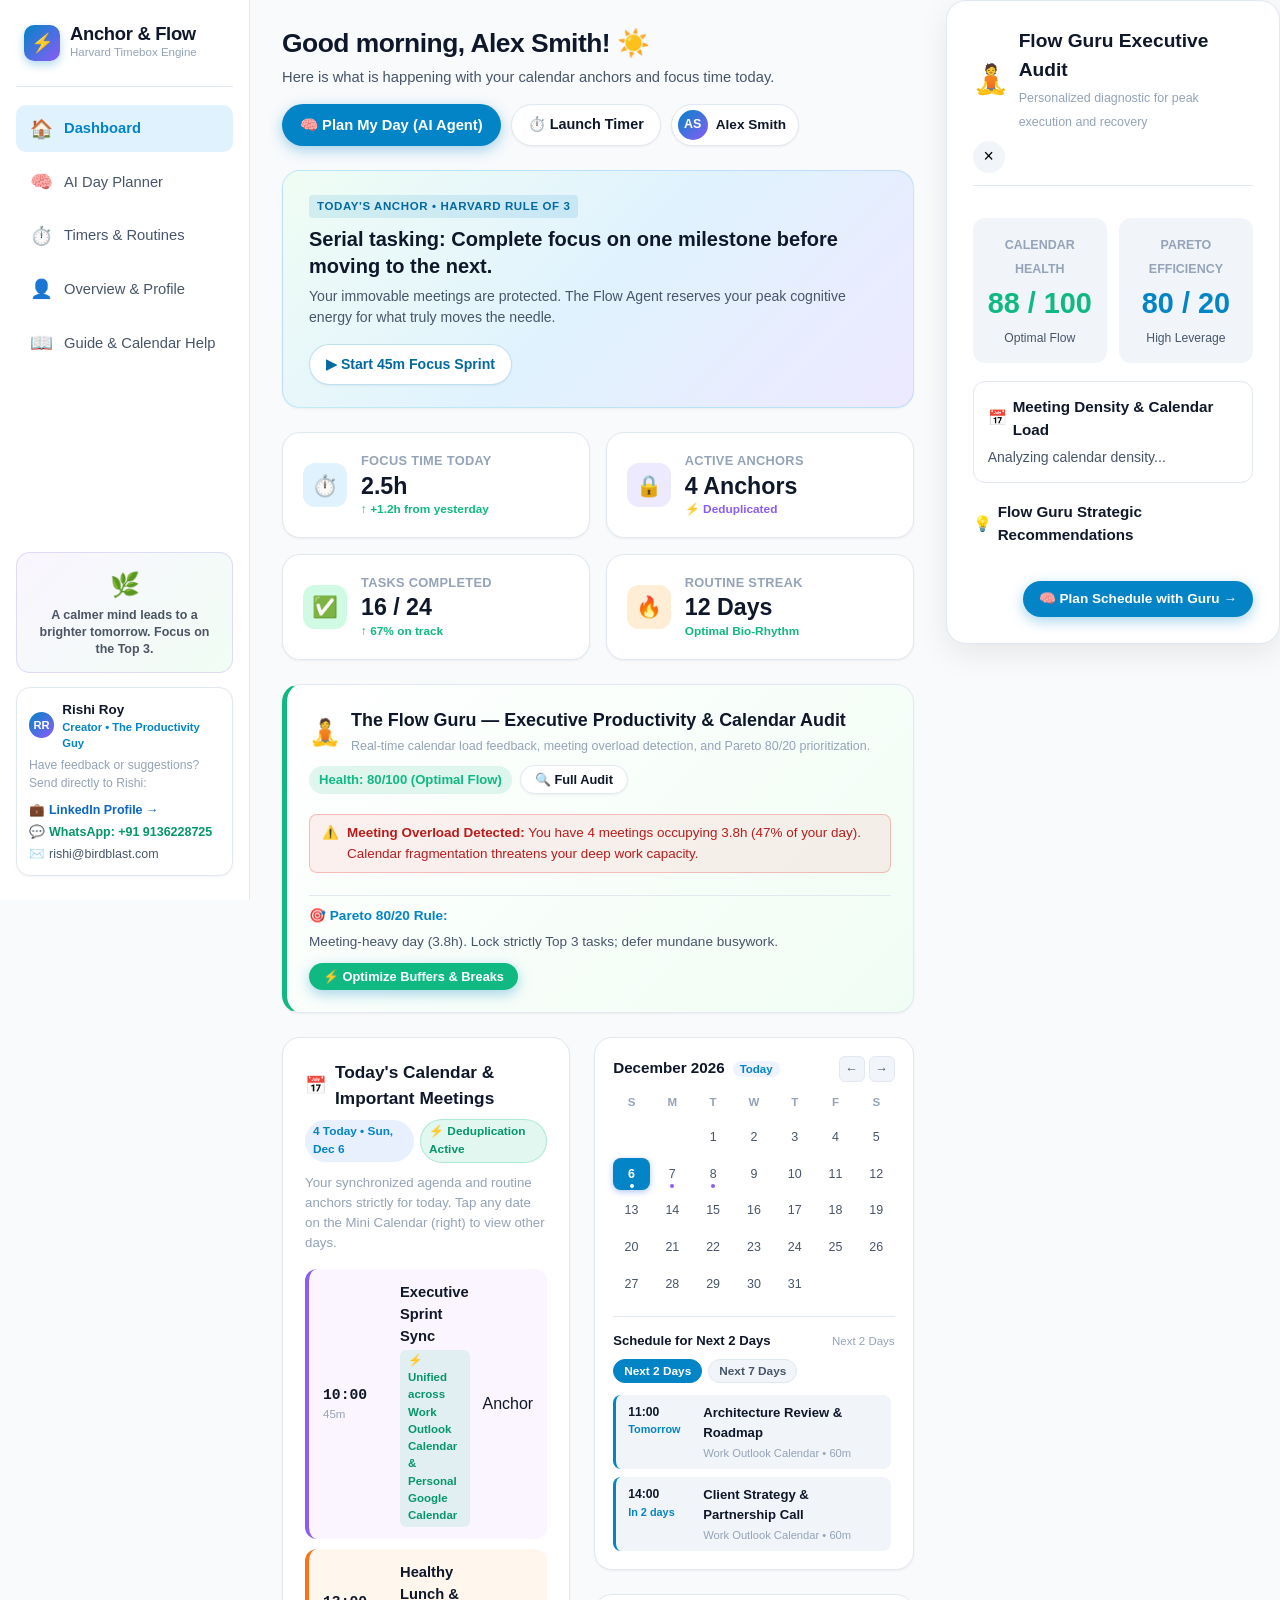
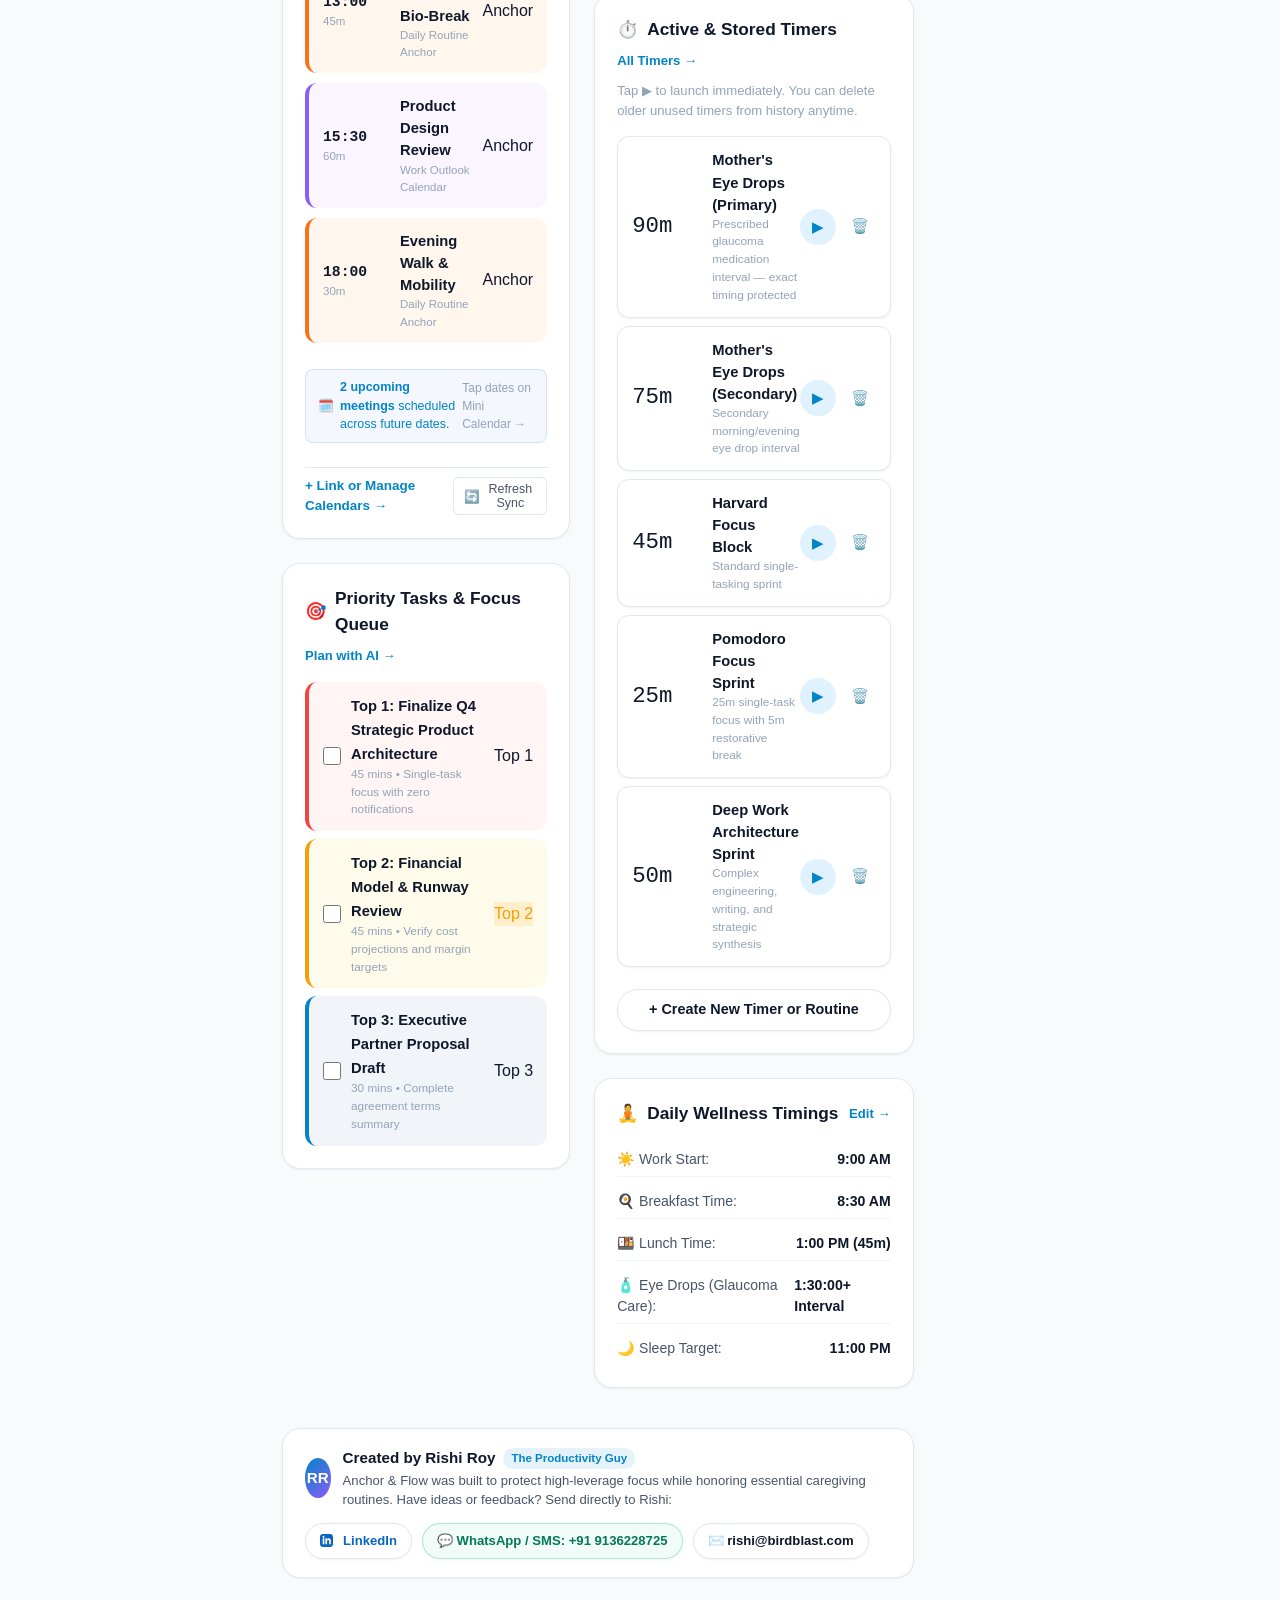
==== index.html @ aefd27b9 "Add files via upload All requested enhancements and bug fixes have been implemented, tested, and pac" ====
<!DOCTYPE html>
<html lang="en">
<head>
  <meta charset="utf-8" />
  <meta name="viewport" content="width=device-width, initial-scale=1.0, viewport-fit=cover" />
  <meta name="theme-color" content="#f8fafc" />
  <title>Dashboard — Anchor &amp; Flow Executive System</title>
  <meta name="description" content="Executive productivity and wellness dashboard with multi-calendar deduplication, Harvard Timeblocking, and custom timer rhythms." />
  <link rel="icon" href="data:image/svg+xml,<svg xmlns=%22http://www.w3.org/2000/svg%22 viewBox=%220 0 100 100%22><text y=%22.9em%22 font-size=%2290%22>⚡</text></svg>" />
  <link rel="stylesheet" href="css/style.css" />
</head>
<body>
  <div class="app-container">
    
    <!-- Left Navigation Sidebar -->
    <aside class="app-sidebar">
      <a href="index.html" class="sidebar-logo">
        <div class="logo-badge">⚡</div>
        <div>
          <div class="logo-text-title">Anchor &amp; Flow</div>
          <div class="logo-text-sub">Harvard Timebox Engine</div>
        </div>
      </a>

      <ul class="sidebar-nav-list">
        <li class="sidebar-nav-item active">
          <a href="index.html">
            <span class="sidebar-nav-icon">🏠</span>
            <span>Dashboard</span>
          </a>
        </li>
        <li class="sidebar-nav-item">
          <a href="planner.html">
            <span class="sidebar-nav-icon">🧠</span>
            <span>AI Day Planner</span>
          </a>
        </li>
        <li class="sidebar-nav-item">
          <a href="timer.html">
            <span class="sidebar-nav-icon">⏱️</span>
            <span>Timers &amp; Routines</span>
          </a>
        </li>
        <li class="sidebar-nav-item">
          <a href="profile.html">
            <span class="sidebar-nav-icon">👤</span>
            <span>Overview &amp; Profile</span>
          </a>
        </li>
        <li class="sidebar-nav-item">
          <a href="guide.html">
            <span class="sidebar-nav-icon">📖</span>
            <span>Guide &amp; Calendar Help</span>
          </a>
        </li>
      </ul>

      <div class="sidebar-motivation-card">
        <span class="plant-icon">🌿</span>
        <p>A calmer mind leads to a brighter tomorrow. Focus on the Top 3.</p>
      </div>

      <!-- Creator & Direct Feedback Card -->
      <div style="margin-top: 14px; background: #ffffff; border: 1px solid var(--border); border-radius: 14px; padding: 12px; font-size: 0.78rem; color: var(--text-secondary); line-height: 1.45; box-shadow: var(--shadow-sm);">
        <div style="display: flex; align-items: center; gap: 8px; margin-bottom: 6px;">
          <div class="avatar-small" style="width: 26px; height: 26px; font-size: 0.7rem; background: linear-gradient(135deg, #0284c7, #8b5cf6);">RR</div>
          <div>
            <strong style="color: var(--text-primary); font-size: 0.84rem;">Rishi Roy</strong>
            <div style="font-size: 0.7rem; color: var(--accent-blue); font-weight: 600;">Creator &bull; The Productivity Guy</div>
          </div>
        </div>
        <p style="margin-bottom: 8px; font-size: 0.76rem; color: var(--text-muted);">
          Have feedback or suggestions? Send directly to Rishi:
        </p>
        <div style="display: flex; flex-direction: column; gap: 4px;">
          <a href="https://www.linkedin.com/in/rishiroy/" target="_blank" rel="noopener noreferrer" style="color: #0a66c2; font-weight: 600; text-decoration: none; display: flex; align-items: center; gap: 4px;">
            <span>💼</span> LinkedIn Profile &rarr;
          </a>
          <a href="https://wa.me/919136228725?text=Hi%20Rishi,%20feedback%20on%20Anchor%20%26%20Flow:" target="_blank" rel="noopener noreferrer" style="color: #059669; font-weight: 600; text-decoration: none; display: flex; align-items: center; gap: 4px;">
            <span>💬</span> WhatsApp: +91 9136228725
          </a>
          <a href="mailto:rishi@birdblast.com?subject=Feedback%20on%20Anchor%20%26%20Flow" style="color: var(--text-secondary); text-decoration: none; display: flex; align-items: center; gap: 4px;">
            <span>✉️</span> rishi@birdblast.com
          </a>
        </div>
      </div>
    </aside>

    <!-- Main Viewport -->
    <main class="main-viewport">
      
      <!-- Top Header -->
      <header class="dashboard-top-header">
        <div class="greeting-block">
          <h1 id="dynamicGreetingText">Good morning, Alex! ☀️</h1>
          <p id="dynamicGreetingSub">Here is what is happening with your calendar anchors and focus time today.</p>
        </div>

        <div class="header-action-group">
          <!-- Launch AI Planner CTA -->
          <a href="planner.html" class="btn-primary-launch" title="Plan your schedule with AI">
            🧠 Plan My Day (AI Agent)
          </a>

          <!-- Quick Timer Launch -->
          <a href="timer.html" class="btn-secondary-launch" title="Launch Apple-style timer">
            ⏱️ Launch Timer
          </a>

          <!-- Profile Badge -->
          <a href="profile.html" class="user-profile-badge" title="Manage your local profile">
            <div class="avatar-small" id="headerAvatar">AS</div>
            <span style="font-size: 0.85rem; font-weight: 600;" id="headerUserName">Alex</span>
          </a>
        </div>
      </header>

      <!-- Today's Reminder / Focus Hero Card (Calmly inspired) -->
      <section class="hero-reminder-banner">
        <div class="reminder-content">
          <span class="reminder-badge">Today's Anchor &bull; Harvard Rule of 3</span>
          <h2 class="reminder-heading">Serial tasking: Complete focus on one milestone before moving to the next.</h2>
          <p class="reminder-sub">Your immovable meetings are protected. The Flow Agent reserves your peak cognitive energy for what truly moves the needle.</p>
        </div>
        <div>
          <a href="timer.html" class="reminder-action-btn">
            ▶ Start 45m Focus Sprint
          </a>
        </div>
      </section>

      <!-- Metric KPI Cards (Taskly / Emily inspired) -->
      <section class="metrics-grid-4">
        <div class="metric-card">
          <div class="metric-icon-box blue">⏱️</div>
          <div class="metric-info">
            <span class="metric-label">Focus Time Today</span>
            <span class="metric-value">2.5h</span>
            <span class="metric-trend">&uarr; +1.2h from yesterday</span>
          </div>
        </div>

        <div class="metric-card">
          <div class="metric-icon-box purple">🔒</div>
          <div class="metric-info">
            <span class="metric-label">Active Anchors</span>
            <span class="metric-value" id="kpiAnchorsCount">4 Meetings</span>
            <span class="metric-trend" style="color:var(--accent-purple);">⚡ Deduplicated</span>
          </div>
        </div>

        <div class="metric-card">
          <div class="metric-icon-box green">✅</div>
          <div class="metric-info">
            <span class="metric-label">Tasks Completed</span>
            <span class="metric-value">16 / 24</span>
            <span class="metric-trend">&uarr; 67% on track</span>
          </div>
        </div>

        <div class="metric-card">
          <div class="metric-icon-box peach">🔥</div>
          <div class="metric-info">
            <span class="metric-label">Routine Streak</span>
            <span class="metric-value">12 Days</span>
            <span class="metric-trend">Optimal Bio-Rhythm</span>
          </div>
        </div>
      </section>

      <!-- Main Dashboard Two-Column Grid -->
      
      <!-- The Flow Guru — Executive Productivity & Calendar Audit Widget -->
      <section class="dashboard-card" style="background: linear-gradient(135deg, #ffffff 0%, #f0fdf4 100%); border-left: 5px solid var(--accent-green); margin-bottom: 24px;">
        <div class="card-header-row">
          <div style="display: flex; align-items: center; gap: 10px;">
            <span style="font-size: 1.6rem;">🧘</span>
            <div>
              <h2 class="card-title" style="margin: 0; font-size: 1.12rem; color: var(--text-primary);">The Flow Guru — Executive Productivity &amp; Calendar Audit</h2>
              <span style="font-size: 0.78rem; color: var(--text-muted);">Real-time calendar load feedback, meeting overload detection, and Pareto 80/20 prioritization.</span>
            </div>
          </div>
          <div style="display: flex; gap: 8px; align-items: center; flex-wrap: wrap;">
            <span class="card-header-badge" id="guruHealthBadge" style="background: rgba(16, 185, 129, 0.15); color: #047857; font-weight: 700; font-size: 0.82rem; padding: 4px 10px;">
              Health: 88/100 (Optimal Flow)
            </span>
            <button id="openGuruAuditModalBtn" class="btn-secondary-launch" style="padding: 6px 14px; font-size: 0.8rem; background: #ffffff;">
              🔍 Full Audit
            </button>
          </div>
        </div>

        <!-- Live Calendar Diagnostic Alerts -->
        <div id="guruLiveAlertsContainer" style="display: flex; flex-direction: column; gap: 8px; margin-top: 4px;">
          <!-- Dynamically populated with warnings or positive notes -->
        </div>

        <!-- Pareto 80/20 Action Bar -->
        <div style="display: flex; justify-content: space-between; align-items: center; flex-wrap: wrap; gap: 10px; padding-top: 10px; border-top: 1px solid var(--border); margin-top: 6px;">
          <div style="font-size: 0.85rem; color: var(--text-secondary); display: flex; align-items: center; gap: 6px; flex-wrap: wrap;">
            <span style="color: var(--accent-blue); font-weight: 700;">🎯 Pareto 80/20 Rule:</span>
            <span id="guruParetoSummary">Focus on Top 3 high-impact priorities. Defer mundane busywork.</span>
          </div>
          <button id="applyGuruBufferBtn" class="btn-primary-launch" style="padding: 6px 14px; font-size: 0.8rem; background: var(--accent-green);">
            ⚡ Optimize Buffers &amp; Breaks
          </button>
        </div>
      </section>

      <div class="dashboard-content-grid">
        
        <!-- Left Column: Calendar Anchors & Tasks -->
        <div class="grid-col-left">
          
          <!-- Calendar & Meetings Widget (Strictly Today's Schedule or Selected Day) -->
          <section class="dashboard-card" id="calendarCardSection">
            <div class="card-header-row">
              <h2 class="card-title">
                <span>📅</span>
                <span id="calendarCardTitleText">Today's Calendar &amp; Important Meetings</span>
              </h2>
              <div style="display: flex; gap: 6px; align-items: center;">
                <button id="btnBackToToday" onclick="resetCalendarToToday()" class="mini-cal-today-badge" style="display: none; padding: 4px 10px; font-size: 0.78rem; cursor: pointer; border-radius: 6px;">
                  📅 View Today
                </button>
                <span class="card-header-badge" id="todayDateBadge" style="background: rgba(37,99,235,0.1); color: var(--accent-blue); font-weight: 700;">
                  Today
                </span>
                <span class="card-header-badge badge-deduped" id="dedupeStatusBadge">
                  ⚡ Deduplication Active
                </span>
              </div>
            </div>

            <!-- Focus Description -->
            <p style="font-size: 0.83rem; color: var(--text-muted); margin-top: -6px;" id="calendarCardSubtitle">
              Your synchronized agenda and routine anchors strictly for today. Tap any date on the Mini Calendar (right) to view meetings for other days.
            </p>

            <!-- Sync Status Banner (Active during sync) -->
            <div id="dashboardSyncStatus" style="display: none; padding: 6px 12px; margin-bottom: 10px; background: rgba(37,99,235,0.08); border-radius: 8px; font-size: 0.78rem; color: var(--accent-blue);">
              <span class="spin-icon">🔄</span> Syncing calendars...
            </div>

            <!-- Events Timeline List (Today Only) -->
            <div class="calendar-events-list" id="dashboardEventsList">
              <!-- Rendered dynamically -->
            </div>

            <!-- Upcoming Horizon Notice -->
            <div id="dashboardUpcomingNotice" style="margin-top: 10px;"></div>

            <div style="display: flex; justify-content: space-between; align-items: center; margin-top: 8px; border-top: 1px solid var(--border); padding-top: 8px;">
              <a href="profile.html" style="font-size: 0.84rem; color: var(--accent-blue); font-weight: 600; text-decoration: none;">
                + Link or Manage Calendars &rarr;
              </a>
              <button id="refreshSyncBtn" onclick="refreshDashboardEvents()" style="background: none; border: 1px solid var(--border); border-radius: 6px; padding: 4px 10px; color: var(--text-secondary); cursor: pointer; font-size: 0.78rem; display: flex; align-items: center; gap: 4px;">
                <span id="refreshSyncIcon">🔄</span>
                <span id="refreshSyncLabel">Refresh Sync</span>
              </button>
            </div>
          </section>

          <!-- Harvard Top-3 Tasks Widget -->
          <section class="dashboard-card">
            <div class="card-header-row">
              <h2 class="card-title">
                <span>🎯</span>
                <span>Priority Tasks &amp; Focus Queue</span>
              </h2>
              <a href="planner.html" style="font-size: 0.82rem; color: var(--accent-blue); font-weight: 600; text-decoration: none;">
                Plan with AI &rarr;
              </a>
            </div>

            <div style="display: flex; flex-direction: column; gap: 8px;" id="tasksChecklistContainer">
              <div class="event-timeline-item" style="border-left-color: var(--danger); background: #fff5f5;">
                <input type="checkbox" style="width: 18px; height: 18px; accent-color: var(--accent-blue);" />
                <div style="flex:1; padding: 0 10px;">
                  <strong style="font-size: 0.92rem; color: var(--text-primary);">Top 1: Finalize Q4 Strategic Product Architecture</strong>
                  <div style="font-size: 0.74rem; color: var(--text-muted);">45 mins &bull; Single-task focus with zero notifications</div>
                </div>
                <span class="tag-top-priority">Top 1</span>
              </div>

              <div class="event-timeline-item" style="border-left-color: var(--warning); background: #fffbeb;">
                <input type="checkbox" style="width: 18px; height: 18px; accent-color: var(--accent-blue);" />
                <div style="flex:1; padding: 0 10px;">
                  <strong style="font-size: 0.92rem; color: var(--text-primary);">Top 2: Financial Model &amp; Runway Review</strong>
                  <div style="font-size: 0.74rem; color: var(--text-muted);">45 mins &bull; Verify cost projections and margin targets</div>
                </div>
                <span class="tag-top-priority" style="background:rgba(245,158,11,0.15); color:var(--warning);">Top 2</span>
              </div>

              <div class="event-timeline-item" style="border-left-color: var(--accent-blue);">
                <input type="checkbox" style="width: 18px; height: 18px; accent-color: var(--accent-blue);" />
                <div style="flex:1; padding: 0 10px;">
                  <strong style="font-size: 0.92rem; color: var(--text-primary);">Top 3: Executive Partner Proposal Draft</strong>
                  <div style="font-size: 0.74rem; color: var(--text-muted);">30 mins &bull; Complete agreement terms summary</div>
                </div>
                <span class="tag-task">Top 3</span>
              </div>
            </div>
          </section>

        </div>

        <!-- Right Column: Calendar Widget & Regular Timers -->
        <div class="grid-col-right">
          
          <!-- Mini Calendar Widget & Upcoming Horizon (Interactive Month + Next 2-7 Days) -->
          <div class="mini-calendar-widget" style="margin-bottom: 24px;">
            <div class="mini-cal-header">
              <div class="mini-cal-month-wrap">
                <span class="mini-cal-month" id="miniCalMonthHeader">October 2026</span>
                <button class="mini-cal-today-badge" onclick="resetMiniCalToToday()" title="Jump to current month &amp; date">Today</button>
              </div>
              <div class="mini-cal-nav">
                <button class="mini-cal-nav-btn" onclick="prevMiniCalMonth()" title="Previous Month">&larr;</button>
                <button class="mini-cal-nav-btn" onclick="nextMiniCalMonth()" title="Next Month">&rarr;</button>
              </div>
            </div>
            
            <div class="mini-cal-grid" id="miniCalGrid">
              <!-- Dynamically generated days with real weekday offsets and event dots -->
            </div>

            <!-- Attached Upcoming Schedule Panel -->
            <div class="mini-cal-upcoming-panel" id="miniCalUpcomingPanel">
              <div style="display: flex; align-items: center; justify-content: space-between; margin-bottom: 8px;">
                <span style="font-size: 0.82rem; font-weight: 700; color: var(--text-primary);" id="upcomingPanelHeading">
                  Upcoming Horizon &amp; Tasks
                </span>
                <span style="font-size: 0.72rem; color: var(--text-muted);" id="upcomingPanelSub">Next 2 Days</span>
              </div>

              <div class="upcoming-filter-tabs">
                <button class="upcoming-filter-pill active" id="pillNext2" onclick="setUpcomingFilter('next2')">Next 2 Days</button>
                <button class="upcoming-filter-pill" id="pillNext7" onclick="setUpcomingFilter('next7')">Next 7 Days</button>
                <button class="upcoming-filter-pill" id="pillSelectedDate" onclick="setUpcomingFilter('selected')" style="display: none;">Selected Date</button>
              </div>

              <div class="upcoming-events-container" id="upcomingEventsContainer">
                <!-- Dynamically rendered upcoming meetings and priority tasks -->
              </div>
            </div>
          </div>

          <!-- Stored Timers & Routines (with Delete functionality!) -->
          <section class="dashboard-card">
            <div class="card-header-row">
              <h2 class="card-title">
                <span>⏱️</span>
                <span>Active &amp; Stored Timers</span>
              </h2>
              <a href="timer.html" style="font-size: 0.82rem; color: var(--accent-blue); font-weight: 600; text-decoration: none;">
                All Timers &rarr;
              </a>
            </div>
            <p style="font-size: 0.82rem; color: var(--text-muted); margin-top: -6px;">
              Tap ▶ to launch immediately. You can delete older unused timers from history anytime.
            </p>

            <div class="timers-widget-list" id="dashboardTimersList">
              <!-- Rendered dynamically -->
            </div>

            <div style="margin-top: 6px; text-align: center;">
              <a href="timer.html" class="btn-secondary-launch" style="width: 100%; justify-content: center;">
                + Create New Timer or Routine
              </a>
            </div>
          </section>

          <!-- Daily Wellness & Set Anchors -->
          <section class="dashboard-card">
            <div class="card-header-row">
              <h2 class="card-title">
                <span>🧘</span>
                <span>Daily Wellness Timings</span>
              </h2>
              <a href="profile.html" style="font-size: 0.82rem; color: var(--accent-blue); font-weight: 600; text-decoration: none;">
                Edit &rarr;
              </a>
            </div>

            <div style="display: flex; flex-direction: column; gap: 8px;">
              <div style="display: flex; justify-content: space-between; font-size: 0.88rem; padding: 6px 0; border-bottom: 1px solid var(--border-subtle);">
                <span style="color: var(--text-secondary);">☀️ Work Start:</span>
                <strong id="dispWorkStart">09:00 AM</strong>
              </div>
              <div style="display: flex; justify-content: space-between; font-size: 0.88rem; padding: 6px 0; border-bottom: 1px solid var(--border-subtle);">
                <span style="color: var(--text-secondary);">🍳 Breakfast Time:</span>
                <strong id="dispBreakfast">08:30 AM</strong>
              </div>
              <div style="display: flex; justify-content: space-between; font-size: 0.88rem; padding: 6px 0; border-bottom: 1px solid var(--border-subtle);">
                <span style="color: var(--text-secondary);">🍱 Lunch Time:</span>
                <strong id="dispLunch">01:00 PM (45m)</strong>
              </div>
              <div style="display: flex; justify-content: space-between; font-size: 0.88rem; padding: 6px 0; border-bottom: 1px solid var(--border-subtle);">
                <span style="color: var(--text-secondary);">🧴 Eye Drops (Glaucoma Care):</span>
                <strong>1:30:00+ Interval</strong>
              </div>
              <div style="display: flex; justify-content: space-between; font-size: 0.88rem; padding: 6px 0;">
                <span style="color: var(--text-secondary);">🌙 Sleep Target:</span>
                <strong id="dispSleep">11:00 PM</strong>
              </div>
            </div>
          </section>

        </div>

      </div>

      <!-- Creator Attribution & Direct Feedback Footer Banner -->
      <footer style="margin-top: 16px; padding: 18px 22px; background: #ffffff; border: 1px solid var(--border); border-radius: var(--radius-card); display: flex; align-items: center; justify-content: space-between; flex-wrap: wrap; gap: 14px; box-shadow: var(--shadow-sm);">
        <div style="display: flex; align-items: center; gap: 12px; flex: 1; min-width: 280px;">
          <div class="avatar-small" style="width: 40px; height: 40px; font-size: 0.95rem; background: linear-gradient(135deg, #0284c7, #8b5cf6);">RR</div>
          <div>
            <div style="display: flex; align-items: center; gap: 8px; flex-wrap: wrap;">
              <span style="font-size: 0.95rem; font-weight: 700; color: var(--text-primary);">Created by Rishi Roy</span>
              <span style="font-size: 0.72rem; background: rgba(2, 132, 199, 0.1); color: var(--accent-blue); padding: 2px 8px; border-radius: 9999px; font-weight: 600;">The Productivity Guy</span>
            </div>
            <p style="font-size: 0.82rem; color: var(--text-secondary); margin-top: 2px; line-height: 1.4;">
              Anchor &amp; Flow was built to protect high-leverage focus while honoring essential caregiving routines. Have ideas or feedback? Send directly to Rishi:
            </p>
          </div>
        </div>

        <div style="display: flex; align-items: center; gap: 10px; flex-wrap: wrap;">
          <a href="https://www.linkedin.com/in/rishiroy/" target="_blank" rel="noopener noreferrer" class="btn-secondary-launch" style="padding: 7px 14px; font-size: 0.82rem; text-decoration: none; color: #0a66c2;">
            <svg width="13" height="13" viewBox="0 0 24 24" fill="currentColor" style="margin-right: 4px;"><path d="M19 0h-14c-2.761 0-5 2.239-5 5v14c0 2.761 2.239 5 5 5h14c2.762 0 5-2.239 5-5v-14c0-2.761-2.238-5-5-5zm-11 19h-3v-11h3v11zm-1.5-12.268c-.966 0-1.75-.79-1.75-1.764s.784-1.764 1.75-1.764 1.75.79 1.75 1.764-.783 1.764-1.75 1.764zm13.5 12.268h-3v-5.604c0-3.368-4-3.113-4 0v5.604h-3v-11h3v1.765c1.396-2.586 7-2.777 7 2.476v6.759z"/></svg>
            LinkedIn
          </a>
          <a href="https://wa.me/919136228725?text=Hi%20Rishi,%20feedback%20on%20Anchor%20%26%20Flow:" target="_blank" rel="noopener noreferrer" class="btn-secondary-launch" style="padding: 7px 14px; font-size: 0.82rem; text-decoration: none; color: #047857; border-color: rgba(16, 185, 129, 0.3); background: rgba(16, 185, 129, 0.06);">
            💬 WhatsApp / SMS: +91 9136228725
          </a>
          <a href="mailto:rishi@birdblast.com?subject=Feedback%20on%20Anchor%20%26%20Flow" class="btn-secondary-launch" style="padding: 7px 14px; font-size: 0.82rem; text-decoration: none;">
            ✉️ rishi@birdblast.com
          </a>
        </div>
      </footer>
    </main>
  </div>

  <!-- SCRIPTS -->
  <script src="js/calendar-sync.js"></script>
  <script src="js/flow-guru.js"></script>
  <script>
    // Universal HTML Sanitizer Helper
    function escapeHtml(str) {
      if (str === null || str === undefined) return '';
      return String(str)
        .replace(/&/g, '&amp;')
        .replace(/</g, '&lt;')
        .replace(/>/g, '&gt;')
        .replace(/"/g, '&quot;')
        .replace(/'/g, '&#039;');
    }

    let userProfile = getStoredProfile();

    function initDashboard() {
      userProfile = getStoredProfile();

      // Dynamic Greeting based on time of day
      const now = new Date();
      const hour = now.getHours();
      let greeting = 'Good morning';
      if (hour >= 12 && hour < 17) greeting = 'Good afternoon';
      else if (hour >= 17) greeting = 'Good evening';

      const userName = userProfile.userName || 'Alex';
      document.getElementById('dynamicGreetingText').textContent = `${greeting}, ${userName}! ☀️`;
      document.getElementById('headerUserName').textContent = userName;
      
      const initials = userName.split(' ').map(n => n[0]).join('').substring(0, 2).toUpperCase() || 'AS';
      document.getElementById('headerAvatar').textContent = initials;

      // Update Wellness Display
      document.getElementById('dispWorkStart').textContent = formatClockDisplay(userProfile.workStartTime || '09:00');
      document.getElementById('dispBreakfast').textContent = formatClockDisplay(userProfile.breakfastTime || '08:30');
      document.getElementById('dispLunch').textContent = `${formatClockDisplay(userProfile.lunchTime || '13:00')} (${userProfile.lunchDuration || 45}m)`;
      document.getElementById('dispSleep').textContent = formatClockDisplay(userProfile.sleepTarget || '23:00');

      renderDashboardCalendarEvents();
      renderDashboardTimers();
      renderMiniCalendar();
      renderUpcomingSchedulePanel();
    }

    function formatClockDisplay(timeStr) {
      if (!timeStr) return '--:--';
      const parts = timeStr.split(':');
      let h = parseInt(parts[0], 10);
      const m = parts[1] || '00';
      const ampm = h >= 12 ? 'PM' : 'AM';
      h = h % 12 || 12;
      return `${h}:${m} ${ampm}`;
    }

    // Calendar State & Interactive Month Viewer
    let currentCalMonthDate = new Date();
    let selectedCalDayDate = null;
    let upcomingHorizonFilter = 'next2'; // 'next2', 'next7', 'selected'
    const monthNamesFull = ["January", "February", "March", "April", "May", "June", "July", "August", "September", "October", "November", "December"];
    const monthNamesShort = ["Jan", "Feb", "Mar", "Apr", "May", "Jun", "Jul", "Aug", "Sep", "Oct", "Nov", "Dec"];

    window.resetMiniCalToToday = function() {
      currentCalMonthDate = new Date();
      selectedCalDayDate = null;
      const pillSel = document.getElementById('pillSelectedDate');
      if (pillSel) pillSel.style.display = 'none';
      setUpcomingFilter('next2');
      renderMiniCalendar();
    };

    window.prevMiniCalMonth = function() {
      currentCalMonthDate.setMonth(currentCalMonthDate.getMonth() - 1);
      renderMiniCalendar();
    };

    window.nextMiniCalMonth = function() {
      currentCalMonthDate.setMonth(currentCalMonthDate.getMonth() + 1);
      renderMiniCalendar();
    };

    window.setUpcomingFilter = function(filter) {
      upcomingHorizonFilter = filter;
      document.querySelectorAll('.upcoming-filter-pill').forEach(p => p.classList.remove('active'));
      const activePill = document.getElementById(
        filter === 'next2' ? 'pillNext2' : filter === 'next7' ? 'pillNext7' : 'pillSelectedDate'
      );
      if (activePill) activePill.classList.add('active');

      const sub = document.getElementById('upcomingPanelSub');
      if (sub) {
        sub.textContent = filter === 'next2' ? 'Next 2 Days' : filter === 'next7' ? 'Next 7 Days' : 'Selected Date';
      }
      renderUpcomingSchedulePanel();
    };

    window.resetCalendarToToday = function() {
      selectedCalDayDate = null;
      const pillSel = document.getElementById('pillSelectedDate');
      if (pillSel) pillSel.style.display = 'none';
      setUpcomingFilter('next2');
      renderMiniCalendar();
      renderDashboardCalendarEvents(null);
    };

    window.resetMiniCalToToday = function() {
      currentCalMonthDate = new Date();
      resetCalendarToToday();
    };

    window.selectCalendarDay = function(year, month, day) {
      selectedCalDayDate = new Date(year, month, day);
      const pillSel = document.getElementById('pillSelectedDate');
      if (pillSel) {
        pillSel.style.display = 'inline-block';
        pillSel.textContent = `${monthNamesShort[month]} ${day}`;
      }
      setUpcomingFilter('selected');
      renderMiniCalendar();
      renderDashboardCalendarEvents(selectedCalDayDate);

      const calCard = document.getElementById('calendarCardSection');
      if (calCard && typeof window !== 'undefined' && window.innerWidth < 850) {
        calCard.scrollIntoView({ behavior: 'smooth', block: 'start' });
      }
    };

    window.focusMiniCalUpcoming = function() {
      const panel = document.getElementById('miniCalUpcomingPanel');
      if (panel) {
        panel.scrollIntoView({ behavior: 'smooth', block: 'nearest' });
      }
      setUpcomingFilter('next7');
    };

    // Render Calendar Anchors STRICTLY FOR TODAY OR SELECTED DATE
    function renderDashboardCalendarEvents(targetDate = null) {
      const container = document.getElementById('dashboardEventsList');
      if (!container) return;
      
      const rawEvents = (userProfile && userProfile.calendarEvents) ? userProfile.calendarEvents : [];

      // Run Intelligent Deduplication Engine!
      const deduplicatedEvents = deduplicateCalendarEvents(rawEvents);

      const titleEl = document.getElementById('calendarCardTitleText');
      const subtitleEl = document.getElementById('calendarCardSubtitle');
      const todayBadge = document.getElementById('todayDateBadge');
      const btnBackToday = document.getElementById('btnBackToToday');
      const upcomingNotice = document.getElementById('dashboardUpcomingNotice');

      const isSpecificDay = targetDate instanceof Date && !isNaN(targetDate);
      const todayObj = new Date();
      const todayY = todayObj.getFullYear();
      const todayM = todayObj.getMonth();
      const todayD = todayObj.getDate();
      const todayStr = `${todayY}-${String(todayM + 1).padStart(2, '0')}-${String(todayD).padStart(2, '0')}`;

      if (isSpecificDay) {
        const selY = targetDate.getFullYear();
        const selM = targetDate.getMonth();
        const selD = targetDate.getDate();
        const selDateStr = `${selY}-${String(selM + 1).padStart(2, '0')}-${String(selD).padStart(2, '0')}`;
        const isSelectedToday = (selDateStr === todayStr);

        const formattedDay = targetDate.toLocaleDateString(undefined, { weekday: 'short', month: 'short', day: 'numeric' });

        if (titleEl) {
          titleEl.textContent = isSelectedToday ? "Today's Calendar & Important Meetings" : `Calendar & Meetings — ${formattedDay}`;
        }
        if (subtitleEl) {
          subtitleEl.innerHTML = isSelectedToday 
            ? "Your synchronized agenda and routine anchors strictly for today. Tap any date on the Mini Calendar (right) to view other days."
            : `Showing schedule for <strong>${formattedDay}</strong>. Click 'View Today' to return to today's agenda.`;
        }
        if (btnBackToday) {
          btnBackToday.style.display = isSelectedToday ? 'none' : 'inline-flex';
        }

        // Filter events strictly for this specific date
        const dayEvents = deduplicatedEvents.filter(ev => {
          if (ev.dateStr === selDateStr) return true;
          if (isSelectedToday && (ev.isToday || ev.sourceType === 'routine')) return true;
          return false;
        });

        if (todayBadge) {
          todayBadge.textContent = `${dayEvents.length} ${isSelectedToday ? 'Today' : 'Meetings'} • ${formattedDay}`;
        }

        if (dayEvents.length === 0) {
          container.innerHTML = `
            <div style="text-align: center; padding: 24px 16px; background: var(--bg-card-subtle); border-radius: 12px; border: 1px dashed var(--border);">
              <p style="margin: 0 0 6px 0; color: var(--text-primary); font-size: 0.95rem;">
                <strong>No meetings scheduled for ${formattedDay}</strong>
              </p>
              <span style="font-size: 0.8rem; color: var(--text-muted); display: block; margin-bottom: 12px;">
                This day is clear for uninterrupted focus sprints or personal recovery.
              </span>
              <button onclick="resetCalendarToToday()" class="btn-secondary-launch" style="padding: 6px 14px; font-size: 0.8rem; display: inline-block; cursor: pointer;">
                &larr; Back to Today's Agenda
              </button>
            </div>
          `;
        } else {
          let html = '';
          dayEvents.forEach(ev => {
            const isDedupe = !!ev.isDeduplicated;
            const sourceText = (ev.sources && Array.isArray(ev.sources) && ev.sources.length > 0)
              ? ev.sources.join(' & ')
              : (ev.calendarName || 'Calendar');

            const dedupeBadge = isDedupe
              ? `<span class="dedupe-indicator" style="background: rgba(16, 185, 129, 0.1); color: #059669; font-size: 0.72rem; font-weight: 600; padding: 2px 8px; border-radius: 6px; display: inline-flex; align-items: center; gap: 4px;">⚡ Unified across ${escapeHtml(sourceText)}</span>`
              : `<span class="event-cal-source" style="font-size: 0.72rem; color: var(--text-muted);">${escapeHtml(sourceText)}</span>`;

            const timeStart = ev.startTime || '09:00';

            html += `
              <div class="event-timeline-item ${ev.sourceType === 'routine' ? 'meal-anchor' : 'anchor-highlight'}">
                <div class="event-time-col">
                  <span class="event-time-start">${escapeHtml(timeStart)}</span>
                  <span class="event-dur">${ev.duration || 30}m</span>
                </div>
                <div class="event-title-col">
                  <div class="event-name">${escapeHtml(ev.title || 'Meeting')}</div>
                  ${dedupeBadge}
                </div>
                <span class="tag-anchor">Anchor</span>
              </div>
            `;
          });
          container.innerHTML = html;
        }

        if (upcomingNotice) {
          upcomingNotice.innerHTML = '';
        }
      } else {
        // DEFAULT: Strictly Today's Schedule
        if (titleEl) {
          titleEl.textContent = "Today's Calendar & Important Meetings";
        }
        if (subtitleEl) {
          subtitleEl.innerHTML = "Your synchronized agenda and routine anchors strictly for today. Tap any date on the Mini Calendar (right) to view other days.";
        }
        if (btnBackToday) {
          btnBackToday.style.display = 'none';
        }

        const todayEvents = deduplicatedEvents.filter(ev => ev.isToday === true || ev.sourceType === 'routine');
        const upcomingEvents = deduplicatedEvents.filter(ev => ev.isToday !== true && ev.sourceType !== 'routine');

        if (todayBadge) {
          const todayFormatted = todayObj.toLocaleDateString(undefined, { weekday: 'short', month: 'short', day: 'numeric' });
          todayBadge.textContent = `${todayEvents.length} Today • ${todayFormatted}`;
        }

        const kpiEl = document.getElementById('kpiAnchorsCount');
        if (kpiEl) {
          kpiEl.textContent = `${todayEvents.length} Anchors`;
        }

        if (todayEvents.length === 0) {
          container.innerHTML = `
            <div style="text-align: center; padding: 24px 16px; background: var(--bg-card-subtle); border-radius: 12px; border: 1px dashed var(--border);">
              <p style="margin: 0 0 6px 0; color: var(--text-primary); font-size: 0.95rem;">
                <strong>🎉 No meetings scheduled for today!</strong>
              </p>
              <span style="font-size: 0.8rem; color: var(--text-muted); display: block; margin-bottom: 12px;">
                Pristine calendar: your entire day is clear for unbroken deep work sprints.
              </span>
              <a href="profile.html" class="btn-secondary-launch" style="padding: 6px 14px; font-size: 0.8rem; display: inline-block;">
                + Manage Linked Calendars
              </a>
            </div>
          `;
        } else {
          let html = '';
          todayEvents.forEach(ev => {
            const isDedupe = !!ev.isDeduplicated;
            const sourceText = (ev.sources && Array.isArray(ev.sources) && ev.sources.length > 0)
              ? ev.sources.join(' & ')
              : (ev.calendarName || 'Calendar');

            const dedupeBadge = isDedupe
              ? `<span class="dedupe-indicator" style="background: rgba(16, 185, 129, 0.1); color: #059669; font-size: 0.72rem; font-weight: 600; padding: 2px 8px; border-radius: 6px; display: inline-flex; align-items: center; gap: 4px;">⚡ Unified across ${escapeHtml(sourceText)}</span>`
              : `<span class="event-cal-source" style="font-size: 0.72rem; color: var(--text-muted);">${escapeHtml(sourceText)}</span>`;

            const timeStart = ev.startTime || '09:00';

            html += `
              <div class="event-timeline-item ${ev.sourceType === 'routine' ? 'meal-anchor' : 'anchor-highlight'}">
                <div class="event-time-col">
                  <span class="event-time-start">${escapeHtml(timeStart)}</span>
                  <span class="event-dur">${ev.duration || 30}m</span>
                </div>
                <div class="event-title-col">
                  <div class="event-name">${escapeHtml(ev.title || 'Meeting')}</div>
                  ${dedupeBadge}
                </div>
                <span class="tag-anchor">Anchor</span>
              </div>
            `;
          });
          container.innerHTML = html;
        }

        // Render upcoming notice banner under today's meetings (Does NOT dump future meetings underneath!)
        if (upcomingNotice) {
          if (upcomingEvents.length > 0) {
            upcomingNotice.innerHTML = `
              <div style="padding: 8px 12px; background: rgba(37, 99, 235, 0.05); border: 1px solid rgba(37, 99, 235, 0.15); border-radius: 8px; font-size: 0.78rem; color: var(--accent-blue); display: flex; align-items: center; justify-content: space-between;">
                <span style="display: flex; align-items: center; gap: 6px;">
                  <span>🗓️</span>
                  <span><strong>${upcomingEvents.length} upcoming meetings</strong> scheduled across future dates.</span>
                </span>
                <span style="font-size: 0.75rem; color: var(--text-muted);">Tap dates on Mini Calendar &rarr;</span>
              </div>
            `;
          } else {
            upcomingNotice.innerHTML = '';
          }
        }
      }
    }

    // Refresh Dashboard Events with Live Status & Button Spinner
    window.refreshDashboardEvents = async function() {
      const btn = document.getElementById('refreshSyncBtn');
      const icon = document.getElementById('refreshSyncIcon');
      const label = document.getElementById('refreshSyncLabel');
      const syncStatus = document.getElementById('dashboardSyncStatus');

      if (btn && btn.disabled) return;
      if (btn) btn.disabled = true;
      if (icon) icon.classList.add('spin-icon');
      if (label) label.textContent = 'Syncing...';
      if (syncStatus) {
        syncStatus.style.display = 'block';
        syncStatus.innerHTML = `<span class="spin-icon">🔄</span> Connecting to calendar feeds...`;
      }
      showAppToast('⏳ Syncing live calendars from web...');

      try {
        const res = await syncLiveCalendar(null, (p) => {
          if (syncStatus) {
            syncStatus.innerHTML = `<span class="spin-icon">🔄</span> ${escapeHtml(p.message || 'Syncing...')}`;
          }
        });
        userProfile = getStoredProfile();
        renderDashboardCalendarEvents();
        renderMiniCalendar();
        renderUpcomingSchedulePanel();
        runFlowGuruDiagnostics();

        if (syncStatus) {
          syncStatus.innerHTML = `✅ ${escapeHtml(res.message)}`;
          setTimeout(() => { syncStatus.style.display = 'none'; }, 2200);
        }

        if (res.success) {
          showAppToast(`✅ ${res.message}`);
        } else {
          showAppToast(`ℹ️ Refreshed cached calendar events.`);
        }
      } catch (err) {
        console.error('Error refreshing calendar events:', err);
        userProfile = getStoredProfile();
        renderDashboardCalendarEvents();
        renderMiniCalendar();
        renderUpcomingSchedulePanel();
        if (syncStatus) {
          syncStatus.innerHTML = `⚠️ Sync notice: ${escapeHtml(err.message)}`;
          setTimeout(() => { syncStatus.style.display = 'none'; }, 3000);
        }
        showAppToast('ℹ️ Refreshed cached calendar events.');
      } finally {
        if (btn) btn.disabled = false;
        if (icon) icon.classList.remove('spin-icon');
        if (label) label.textContent = 'Refresh Sync';
      }
    };

    // Render Stored Timers with Direct Deletion!
    function renderDashboardTimers() {
      const container = document.getElementById('dashboardTimersList');
      const timers = getStoredTimers();

      if (timers.length === 0) {
        container.innerHTML = '<p style="color:var(--text-muted); font-size:0.85rem;">No timers stored.</p>';
        return;
      }

      let html = '';
      timers.slice(0, 5).forEach(t => {
        const mins = Math.floor(t.totalSeconds / 60);
        html += `
          <div class="timer-widget-row">
            <div class="timer-widget-info">
              <span class="timer-widget-digits">${mins}m</span>
              <div class="timer-widget-label">
                <span class="timer-widget-name">${escapeHtml(t.title)}</span>
                <span class="timer-widget-sub">${escapeHtml(t.notes || 'Timer')}</span>
              </div>
            </div>
            <div class="timer-widget-actions">
              <button onclick="launchTimer('${t.id}')" class="btn-timer-play-small" title="Start Timer">▶</button>
              <button onclick="deleteTimerFromDashboard('${t.id}')" class="btn-timer-delete-small" title="Delete from history">🗑️</button>
            </div>
          </div>
        `;
      });

      container.innerHTML = html;
    }

    window.launchTimer = function(id) {
      window.location.href = `timer.html?start=${id}`;
    };

    window.deleteTimerFromDashboard = function(id) {
      if (confirm('Delete this timer from your stored history?')) {
        deleteTimerFromStorage(id);
        renderDashboardTimers();
        showAppToast('Timer deleted from history');
      }
    };

    // Mini Calendar Render (Accurate Month Layout, Clickable Days, Event Dots)
    function renderMiniCalendar() {
      const grid = document.getElementById('miniCalGrid');
      const header = document.getElementById('miniCalMonthHeader');
      if (!grid || !header) return;

      const year = currentCalMonthDate.getFullYear();
      const month = currentCalMonthDate.getMonth();
      header.textContent = `${monthNamesFull[month]} ${year}`;

      const daysOfWeek = ['S', 'M', 'T', 'W', 'T', 'F', 'S'];
      let html = '';
      daysOfWeek.forEach(dow => {
        html += `<div class="mini-cal-day-header">${dow}</div>`;
      });

      const firstDayOfWeek = new Date(year, month, 1).getDay(); // 0 = Sun
      const daysInMonth = new Date(year, month + 1, 0).getDate();

      // Empty padding cells before 1st of month
      for (let p = 0; p < firstDayOfWeek; p++) {
        html += `<div class="mini-cal-cell empty">&nbsp;</div>`;
      }

      const today = new Date();
      const isCurrentMonth = (today.getFullYear() === year && today.getMonth() === month);
      const todayDate = today.getDate();

      const rawEvents = (userProfile && userProfile.calendarEvents) ? userProfile.calendarEvents : [];
      const deduplicatedEvents = deduplicateCalendarEvents(rawEvents);

      for (let day = 1; day <= daysInMonth; day++) {
        const isToday = isCurrentMonth && (day === todayDate);
        const dayDateStr = `${year}-${String(month + 1).padStart(2, '0')}-${String(day).padStart(2, '0')}`;

        // Check if any event falls on this date
        const hasEvents = deduplicatedEvents.some(e => {
          if (e.dateStr === dayDateStr) return true;
          if (isToday && e.isToday) return true;
          return false;
        });

        const isSelected = selectedCalDayDate &&
          selectedCalDayDate.getFullYear() === year &&
          selectedCalDayDate.getMonth() === month &&
          selectedCalDayDate.getDate() === day;

        const classes = [
          'mini-cal-cell',
          isToday ? 'today' : '',
          isSelected ? 'selected' : '',
          hasEvents ? 'has-anchor' : ''
        ].filter(Boolean).join(' ');

        html += `<div class="${classes}" onclick="selectCalendarDay(${year}, ${month}, ${day})" title="${monthNamesShort[month]} ${day}${hasEvents ? ' (Has schedule)' : ''}">${day}</div>`;
      }

      grid.innerHTML = html;
    }

    // Render Upcoming Schedule Panel (Next 2 Days / Next 7 Days / Selected Date)
    function renderUpcomingSchedulePanel() {
      const container = document.getElementById('upcomingEventsContainer');
      if (!container) return;

      const rawEvents = (userProfile && userProfile.calendarEvents) ? userProfile.calendarEvents : [];
      const deduplicatedEvents = deduplicateCalendarEvents(rawEvents);

      // Filter events based on upcomingHorizonFilter
      let filtered = [];
      let label = 'Upcoming Horizon & Tasks';

      if (upcomingHorizonFilter === 'next2') {
        label = 'Schedule for Next 2 Days';
        filtered = deduplicatedEvents.filter(e => {
          if (typeof e.daysFromToday === 'number') {
            return e.daysFromToday >= 1 && e.daysFromToday <= 2;
          }
          return !e.isToday && e.sourceType !== 'routine';
        });
      } else if (upcomingHorizonFilter === 'next7') {
        label = 'Schedule for Next 7 Days';
        filtered = deduplicatedEvents.filter(e => {
          if (typeof e.daysFromToday === 'number') {
            return e.daysFromToday >= 1 && e.daysFromToday <= 7;
          }
          return !e.isToday && e.sourceType !== 'routine';
        });
      } else if (upcomingHorizonFilter === 'selected' && selectedCalDayDate) {
        const selYear = selectedCalDayDate.getFullYear();
        const selMonth = selectedCalDayDate.getMonth();
        const selDay = selectedCalDayDate.getDate();
        const selDateStr = `${selYear}-${String(selMonth + 1).padStart(2, '0')}-${String(selDay).padStart(2, '0')}`;
        label = `Schedule for ${selectedCalDayDate.toLocaleDateString(undefined, { weekday: 'short', month: 'short', day: 'numeric' })}`;

        filtered = deduplicatedEvents.filter(e => {
          if (e.dateStr === selDateStr) return true;
          const today = new Date();
          if (today.getFullYear() === selYear && today.getMonth() === selMonth && today.getDate() === selDay) {
            return e.isToday;
          }
          return false;
        });
      }

      const heading = document.getElementById('upcomingPanelHeading');
      if (heading) heading.textContent = label;

      if (filtered.length === 0) {
        container.innerHTML = `
          <div style="text-align: center; padding: 18px 8px; background: var(--bg-card-subtle); border-radius: 8px; font-size: 0.78rem; color: var(--text-muted);">
            <span>☕</span> No meetings scheduled in this window. Great time for focused tasks!
          </div>
        `;
        return;
      }

      let html = '';
      filtered.forEach(ev => {
        const timeStr = `${ev.startTime || '09:00'}${ev.endTime ? ' - ' + ev.endTime : ''}`;
        const relDay = ev.relativeDay || (ev.isToday ? 'Today' : (ev.dateFormatted || ev.dateStr || 'Upcoming'));
        const sourceText = (ev.sources && Array.isArray(ev.sources) && ev.sources.length > 0)
          ? ev.sources.join(' & ')
          : (ev.calendarName || 'Calendar');

        html += `
          <div class="upcoming-event-item">
            <div class="upcoming-event-time-col">
              <span class="upcoming-event-time">${escapeHtml(ev.startTime || '09:00')}</span>
              <span class="upcoming-event-rel">${escapeHtml(relDay)}</span>
            </div>
            <div class="upcoming-event-details">
              <div class="upcoming-event-title">${escapeHtml(ev.title || 'Meeting')}</div>
              <div class="upcoming-event-source">
                ${ev.isDeduplicated ? `⚡ Unified: ${escapeHtml(sourceText)}` : escapeHtml(sourceText)} &bull; ${ev.duration || 30}m
              </div>
            </div>
          </div>
        `;
      });

      container.innerHTML = html;
    }

    // --- FLOW GURU DIAGNOSTIC INTEGRATION ---
    function runFlowGuruDiagnostics() {
      const rawEvents = userProfile.calendarEvents || [];
      const deduplicatedEvents = deduplicateCalendarEvents(rawEvents);
      
      // Run Calendar Audit
      const calAudit = auditCalendarSchedule(deduplicatedEvents, userProfile);
      
      // Update Guru Health Badge
      const badge = document.getElementById('guruHealthBadge');
      if (badge) {
        badge.textContent = `Health: ${calAudit.healthScore}/100 (${calAudit.statusLabel})`;
        badge.style.color = calAudit.statusColor;
        badge.style.background = `${calAudit.statusColor}20`;
      }

      // Render Live Alerts Container
      const alertsContainer = document.getElementById('guruLiveAlertsContainer');
      if (alertsContainer) {
        let alertsHtml = '';

        if (calAudit.warnings.length > 0) {
          calAudit.warnings.forEach(w => {
            const icon = w.code === 'meeting_overload' ? '⚠️' : w.code === 'back_to_back' ? '⏳' : '🥗';
            const bg = w.severity === 'high' ? 'rgba(239, 68, 68, 0.08)' : 'rgba(245, 158, 11, 0.08)';
            const border = w.severity === 'high' ? 'rgba(239, 68, 68, 0.3)' : 'rgba(245, 158, 11, 0.3)';
            const color = w.severity === 'high' ? '#b91c1c' : '#b45309';

            alertsHtml += `
              <div style="background: ${bg}; border: 1px solid ${border}; border-radius: 8px; padding: 8px 12px; font-size: 0.84rem; color: ${color}; display: flex; align-items: flex-start; gap: 8px;">
                <span>${icon}</span>
                <div>
                  <strong>${escapeHtml(w.title)}:</strong> ${escapeHtml(w.message)}
                </div>
              </div>
            `;
          });
        } else {
          alertsHtml = `
            <div style="background: rgba(16, 185, 129, 0.08); border: 1px solid rgba(16, 185, 129, 0.25); border-radius: 8px; padding: 8px 12px; font-size: 0.84rem; color: #047857; display: flex; align-items: center; gap: 8px;">
              <span>✅</span>
              <div>
                <strong>Schedule in Harmony:</strong> Ample focus capacity and meal anchors protected.
              </div>
            </div>
          `;
        }

        alertsContainer.innerHTML = alertsHtml;
      }

      // Update Pareto Summary
      const paretoEl = document.getElementById('guruParetoSummary');
      if (paretoEl) {
        if (calAudit.meetingCount >= 3) {
          paretoEl.textContent = `Meeting-heavy day (${calAudit.totalMeetingHours}h). Lock strictly Top 3 tasks; defer mundane busywork.`;
        } else {
          paretoEl.textContent = 'Light calendar load. Prime opportunity for 2-3 deep work blocks on Top 1 priorities.';
        }
      }
    }

    // Modal Handlers
    const guruModal = document.getElementById('guruAuditModal');
    const openGuruModalBtn = document.getElementById('openGuruAuditModalBtn');
    const closeGuruModalBtn = document.getElementById('closeGuruAuditModalBtn');

    if (openGuruModalBtn) {
      openGuruModalBtn.addEventListener('click', () => {
        const rawEvents = userProfile.calendarEvents || [];
        const deduplicatedEvents = deduplicateCalendarEvents(rawEvents);
        const calAudit = auditCalendarSchedule(deduplicatedEvents, userProfile);
        const taskAudit = auditTaskExecution([
          { title: 'Finalize Q4 Strategic Product Architecture', priorityRank: 1, completed: true },
          { title: 'Financial Model & Runway Review', priorityRank: 2, completed: false },
          { title: 'Executive Partner Proposal Draft', priorityRank: 3, completed: false },
          { title: 'Clear inbox zero', priorityRank: 0, completed: false }
        ], userProfile);

        document.getElementById('modalCalScore').textContent = `${calAudit.healthScore} / 100`;
        document.getElementById('modalCalLabel').textContent = calAudit.statusLabel;
        document.getElementById('modalCalScore').style.color = calAudit.statusColor;

        document.getElementById('modalMeetingDiagText').textContent = 
          `You have ${calAudit.meetingCount} meetings scheduled totaling ${calAudit.totalMeetingHours} hours (${calAudit.meetingLoadPercent}% of your workday). ` +
          (calAudit.backToBackCount > 0 ? `Detected ${calAudit.backToBackCount} back-to-back meeting sequence(s) without buffer. ` : 'Buffers between meetings are healthy. ') +
          (calAudit.hasLunchAnchor ? `Lunch anchor is preserved around ${userProfile.lunchTime || '13:00'}.` : 'No lunch anchor detected.');

        const recs = generateGuruStrategicAdvice(calAudit, taskAudit, userProfile);
        const recsContainer = document.getElementById('modalGuruRecsContainer');
        recsContainer.innerHTML = recs.map(r => `
          <div style="background: var(--bg-card-subtle); border-radius: 8px; padding: 10px 12px; display: flex; align-items: flex-start; gap: 10px;">
            <span style="font-size: 1.2rem;">${r.icon}</span>
            <div>
              <strong style="font-size: 0.88rem; color: var(--text-primary);">${escapeHtml(r.title)}</strong>
              <div style="font-size: 0.82rem; color: var(--text-secondary); line-height: 1.4; margin-top: 2px;">${escapeHtml(r.text)}</div>
            </div>
          </div>
        `).join('');

        guruModal.classList.add('open');
      });
    }

    if (closeGuruModalBtn) {
      closeGuruModalBtn.addEventListener('click', () => {
        guruModal.classList.remove('open');
      });
    }

    if (guruModal) {
      guruModal.addEventListener('click', (e) => {
        if (e.target.id === 'guruAuditModal') guruModal.classList.remove('open');
      });
    }

    // Apply Buffers button
    const applyBufferBtn = document.getElementById('applyGuruBufferBtn');
    if (applyBufferBtn) {
      applyBufferBtn.addEventListener('click', () => {
        showAppToast('⚡ Flow Guru applied 5m restorative buffers between meetings and scheduled your 1:00 PM lunch!');
        runFlowGuruDiagnostics();
      });
    }


    // Cross-Tab & Focus Synchronization with profile.html
    if (typeof window !== 'undefined' && typeof window.addEventListener === 'function') {
      window.addEventListener('storage', (e) => {
        if (!e.key || e.key === 'anchor_flow_user_profile') {
          userProfile = getStoredProfile();
          renderDashboardCalendarEvents(selectedCalDayDate);
          renderDashboardTimers();
          renderMiniCalendar();
          renderUpcomingSchedulePanel();
          runFlowGuruDiagnostics();
        }
      });

      window.addEventListener('focus', () => {
        userProfile = getStoredProfile();
        renderDashboardCalendarEvents(selectedCalDayDate);
        renderDashboardTimers();
        renderMiniCalendar();
        renderUpcomingSchedulePanel();
        runFlowGuruDiagnostics();
      });
    }

    if (typeof document !== 'undefined' && typeof document.addEventListener === 'function') {
      document.addEventListener('visibilitychange', () => {
        if (document.visibilityState === 'visible') {
          userProfile = getStoredProfile();
          renderDashboardCalendarEvents(selectedCalDayDate);
          renderDashboardTimers();
          renderMiniCalendar();
          renderUpcomingSchedulePanel();
          runFlowGuruDiagnostics();
        }
      });
    }

    document.addEventListener('DOMContentLoaded', () => {
      initDashboard();
      runFlowGuruDiagnostics();
      
      // Background auto-sync of linked calendars
      setTimeout(async () => {
        if (userProfile.linkedCalendars && userProfile.linkedCalendars.length > 0) {
          console.log('Initiating background calendar sync...');
          await syncLiveCalendar();
          userProfile = getStoredProfile();
          renderDashboardCalendarEvents();
          runFlowGuruDiagnostics();
        }
      }, 800);
    });
  </script>

  <!-- ========================================================= -->
  <!-- FLOW GURU FULL AUDIT MODAL                                -->
  <!-- ========================================================= -->
  <div class="side-drawer-backdrop" id="guruAuditModal" style="justify-content: center; align-items: center;">
    <div class="dashboard-card" style="width: 100%; max-width: 580px; max-height: 90vh; overflow-y: auto; box-shadow: var(--shadow-lg); border-radius: 20px; padding: 26px; animation: modalPop 0.2s ease;">
      <div class="card-header-row" style="margin-bottom: 16px; padding-bottom: 12px; border-bottom: 1px solid var(--border);">
        <div style="display: flex; align-items: center; gap: 10px;">
          <span style="font-size: 1.8rem;">🧘</span>
          <div>
            <h3 style="margin: 0; font-size: 1.2rem; color: var(--text-primary);">Flow Guru Executive Audit</h3>
            <span style="font-size: 0.78rem; color: var(--text-muted);">Personalized diagnostic for peak execution and recovery</span>
          </div>
        </div>
        <button id="closeGuruAuditModalBtn" style="width: 32px; height: 32px; border-radius: 50%; background: var(--bg-card-subtle); border: none; cursor: pointer; font-size: 1.1rem;">&times;</button>
      </div>

      <div style="display: flex; flex-direction: column; gap: 18px;">
        <!-- Scores Summary -->
        <div style="display: grid; grid-template-columns: 1fr 1fr; gap: 12px;">
          <div style="background: var(--bg-card-subtle); border-radius: 12px; padding: 14px; text-align: center;">
            <span style="font-size: 0.78rem; color: var(--text-muted); font-weight: 600; text-transform: uppercase;">Calendar Health</span>
            <div id="modalCalScore" style="font-size: 1.8rem; font-weight: 800; color: var(--accent-green); margin-top: 2px;">88 / 100</div>
            <span id="modalCalLabel" style="font-size: 0.76rem; color: var(--text-secondary);">Optimal Flow</span>
          </div>
          <div style="background: var(--bg-card-subtle); border-radius: 12px; padding: 14px; text-align: center;">
            <span style="font-size: 0.78rem; color: var(--text-muted); font-weight: 600; text-transform: uppercase;">Pareto Efficiency</span>
            <div id="modalParetoScore" style="font-size: 1.8rem; font-weight: 800; color: var(--accent-blue); margin-top: 2px;">80 / 20</div>
            <span id="modalParetoLabel" style="font-size: 0.76rem; color: var(--text-secondary);">High Leverage</span>
          </div>
        </div>

        <!-- Meeting Load Diagnosis -->
        <div style="background: #ffffff; border: 1px solid var(--border); border-radius: 12px; padding: 14px;">
          <h4 style="font-size: 0.95rem; font-weight: 700; color: var(--text-primary); margin-bottom: 6px; display: flex; align-items: center; gap: 6px;">
            <span>📅</span> Meeting Density &amp; Calendar Load
          </h4>
          <p id="modalMeetingDiagText" style="font-size: 0.88rem; color: var(--text-secondary); line-height: 1.5;">
            Analyzing calendar density...
          </p>
        </div>

        <!-- Strategic Recommendations from Guru -->
        <div>
          <h4 style="font-size: 0.95rem; font-weight: 700; color: var(--text-primary); margin-bottom: 8px; display: flex; align-items: center; gap: 6px;">
            <span>💡</span> Flow Guru Strategic Recommendations
          </h4>
          <div id="modalGuruRecsContainer" style="display: flex; flex-direction: column; gap: 8px;">
            <!-- Rendered dynamically -->
          </div>
        </div>

        <div style="display: flex; justify-content: flex-end; gap: 10px; margin-top: 8px;">
          <a href="planner.html" class="btn-primary-launch" style="font-size: 0.85rem; padding: 8px 16px;">
            🧠 Plan Schedule with Guru &rarr;
          </a>
        </div>
      </div>
    </div>
  </div>

</body>
</html>
---- css/style.css ----
/* ========================================================= */
/* ANCHOR & FLOW — UNIFIED CALMLY & TASKLY LIGHT DESIGN      */
/* Inspired by Apple HIG, Calmly, and Taskly Dashboards      */
/* ========================================================= */

:root {
  --bg-page: #f8fafc;
  --bg-sidebar: #ffffff;
  --bg-card: #ffffff;
  --bg-card-subtle: #f1f5f9;
  --text-primary: #0f172a;
  --text-secondary: #475569;
  --text-muted: #94a3b8;
  
  --border: #e2e8f0;
  --border-subtle: #f1f5f9;
  --border-focus: #0284c7;

  /* Theme Accents (Calmly & Taskly Palette) */
  --accent-blue: #0284c7;
  --accent-blue-soft: #e0f2fe;
  --accent-green: #10b981;
  --accent-green-soft: #d1fae5;
  --accent-purple: #8b5cf6;
  --accent-purple-soft: #ede9fe;
  --accent-peach: #f97316;
  --accent-peach-soft: #ffedd5;
  --accent-pink: #ec4899;
  --accent-pink-soft: #fce7f3;

  --danger: #ef4444;
  --warning: #f59e0b;
  --success: #10b981;

  --shadow-sm: 0 1px 3px rgba(0, 0, 0, 0.04), 0 1px 2px rgba(0, 0, 0, 0.02);
  --shadow-md: 0 4px 16px rgba(0, 0, 0, 0.05), 0 2px 4px rgba(0, 0, 0, 0.02);
  --shadow-lg: 0 10px 30px rgba(0, 0, 0, 0.08);
  --radius-card: 18px;
  --radius-sm: 10px;
  --radius-full: 9999px;
}

* {
  box-sizing: border-box;
  margin: 0;
  padding: 0;
  -webkit-tap-highlight-color: transparent;
}

body {
  font-family: -apple-system, BlinkMacSystemFont, "SF Pro Text", "Segoe UI", Roboto, Helvetica, Arial, sans-serif;
  background-color: var(--bg-page);
  color: var(--text-primary);
  line-height: 1.5;
  min-height: 100vh;
  display: flex;
  -webkit-font-smoothing: antialiased;
}

/* ========================================================= */
/* APP LAYOUT: SIDEBAR + MAIN CONTENT                        */
/* ========================================================= */
.app-container {
  display: flex;
  width: 100%;
  min-height: 100vh;
}

/* Left Sidebar Navigation */
.app-sidebar {
  width: 250px;
  background-color: var(--bg-sidebar);
  border-right: 1px solid var(--border);
  display: flex;
  flex-direction: column;
  padding: 24px 16px;
  position: sticky;
  top: 0;
  height: 100vh;
  flex-shrink: 0;
  z-index: 40;
  transition: transform 0.25s ease;
}

.sidebar-logo {
  display: flex;
  align-items: center;
  gap: 10px;
  padding: 0 8px 24px 8px;
  border-bottom: 1px solid var(--border);
  margin-bottom: 18px;
  text-decoration: none;
  color: var(--text-primary);
}

.logo-badge {
  width: 36px;
  height: 36px;
  border-radius: 10px;
  background: linear-gradient(135deg, #0284c7 0%, #8b5cf6 100%);
  color: #fff;
  display: flex;
  align-items: center;
  justify-content: center;
  font-size: 1.15rem;
  box-shadow: 0 4px 10px rgba(2, 132, 199, 0.3);
}

.logo-text-title {
  font-size: 1.15rem;
  font-weight: 700;
  letter-spacing: -0.3px;
  line-height: 1.1;
}

.logo-text-sub {
  font-size: 0.72rem;
  color: var(--text-muted);
  font-weight: 500;
}

.sidebar-nav-list {
  display: flex;
  flex-direction: column;
  gap: 6px;
  list-style: none;
  flex: 1;
}

.sidebar-nav-item a {
  display: flex;
  align-items: center;
  gap: 12px;
  padding: 10px 14px;
  border-radius: var(--radius-sm);
  color: var(--text-secondary);
  font-size: 0.92rem;
  font-weight: 500;
  text-decoration: none;
  transition: all 0.15s ease;
}

.sidebar-nav-item a:hover {
  background-color: var(--bg-card-subtle);
  color: var(--text-primary);
}

.sidebar-nav-item.active a {
  background-color: var(--accent-blue-soft);
  color: var(--accent-blue);
  font-weight: 600;
}

.sidebar-nav-icon {
  font-size: 1.15rem;
  width: 22px;
  display: flex;
  justify-content: center;
}

/* Sidebar Encouragement Card (Image 2 inspired) */
.sidebar-motivation-card {
  background: linear-gradient(135deg, #faf5ff 0%, #f0fdf4 100%);
  border: 1px solid rgba(139, 92, 246, 0.2);
  border-radius: 14px;
  padding: 14px;
  text-align: center;
  margin-top: 16px;
}
.sidebar-motivation-card span.plant-icon {
  font-size: 1.5rem;
  display: inline-block;
  margin-bottom: 4px;
}
.sidebar-motivation-card p {
  font-size: 0.78rem;
  font-weight: 600;
  color: #4b5563;
  line-height: 1.35;
}

/* Main Content Area */
.main-viewport {
  flex: 1;
  display: flex;
  flex-direction: column;
  min-width: 0;
  padding: 24px 32px;
  overflow-y: auto;
}

@media (max-width: 900px) {
  .app-container { flex-direction: column; }
  .app-sidebar {
    width: 100%;
    height: auto;
    position: relative;
    padding: 16px;
    border-right: none;
    border-bottom: 1px solid var(--border);
  }
  .sidebar-nav-list {
    flex-direction: row;
    flex-wrap: wrap;
    gap: 4px;
  }
  .sidebar-motivation-card { display: none; }
  .main-viewport { padding: 16px; }
}

/* ========================================================= */
/* DASHBOARD TOP HEADER                                      */
/* ========================================================= */
.dashboard-top-header {
  display: flex;
  align-items: center;
  justify-content: space-between;
  flex-wrap: wrap;
  gap: 16px;
  margin-bottom: 24px;
}

.greeting-block h1 {
  font-size: 1.65rem;
  font-weight: 700;
  letter-spacing: -0.5px;
  color: var(--text-primary);
  display: flex;
  align-items: center;
  gap: 8px;
}

.greeting-block p {
  font-size: 0.92rem;
  color: var(--text-secondary);
  margin-top: 2px;
}

.header-action-group {
  display: flex;
  align-items: center;
  gap: 10px;
  flex-wrap: wrap;
}

/* Primary Launch Day Planner CTA */
.btn-primary-launch {
  display: inline-flex;
  align-items: center;
  gap: 8px;
  background: var(--accent-blue);
  color: #ffffff !important;
  font-size: 0.92rem;
  font-weight: 600;
  padding: 10px 18px;
  border-radius: var(--radius-full);
  text-decoration: none;
  box-shadow: 0 4px 14px rgba(2, 132, 199, 0.35);
  transition: all 0.15s ease;
  border: none;
  cursor: pointer;
}
.btn-primary-launch:hover {
  background: #0369a1;
  transform: translateY(-1px);
  box-shadow: 0 6px 18px rgba(2, 132, 199, 0.45);
}

.btn-secondary-launch {
  display: inline-flex;
  align-items: center;
  gap: 6px;
  background: #ffffff;
  border: 1px solid var(--border);
  color: var(--text-primary);
  font-size: 0.9rem;
  font-weight: 600;
  padding: 9px 16px;
  border-radius: var(--radius-full);
  text-decoration: none;
  box-shadow: var(--shadow-sm);
  transition: all 0.15s ease;
}
.btn-secondary-launch:hover {
  background: var(--bg-card-subtle);
  border-color: #cbd5e1;
}

.user-profile-badge {
  display: flex;
  align-items: center;
  gap: 8px;
  background: #ffffff;
  border: 1px solid var(--border);
  padding: 5px 12px 5px 6px;
  border-radius: var(--radius-full);
  text-decoration: none;
  color: var(--text-primary);
  box-shadow: var(--shadow-sm);
}
.avatar-small {
  width: 30px;
  height: 30px;
  border-radius: 50%;
  background: linear-gradient(135deg, #0284c7, #8b5cf6);
  color: #fff;
  font-weight: 700;
  font-size: 0.78rem;
  display: flex;
  align-items: center;
  justify-content: center;
}

/* ========================================================= */
/* HERO TODAY'S REMINDER BANNER (Calmly inspired)            */
/* ========================================================= */
.hero-reminder-banner {
  background: linear-gradient(135deg, #f0fdf4 0%, #e0f2fe 50%, #ede9fe 100%);
  border: 1px solid rgba(14, 165, 233, 0.2);
  border-radius: var(--radius-card);
  padding: 22px 26px;
  margin-bottom: 24px;
  display: flex;
  align-items: center;
  justify-content: space-between;
  flex-wrap: wrap;
  gap: 16px;
  position: relative;
  overflow: hidden;
  box-shadow: var(--shadow-sm);
}

.reminder-content {
  max-width: 620px;
}
.reminder-badge {
  font-size: 0.72rem;
  font-weight: 700;
  text-transform: uppercase;
  letter-spacing: 0.6px;
  color: #0369a1;
  background: rgba(2, 132, 199, 0.12);
  padding: 3px 8px;
  border-radius: 4px;
  margin-bottom: 8px;
  display: inline-block;
}
.reminder-heading {
  font-size: 1.25rem;
  font-weight: 700;
  color: var(--text-primary);
  line-height: 1.35;
  margin-bottom: 6px;
}
.reminder-sub {
  font-size: 0.88rem;
  color: var(--text-secondary);
}

.reminder-action-btn {
  display: inline-flex;
  align-items: center;
  gap: 6px;
  background: #ffffff;
  color: #0369a1;
  border: 1px solid rgba(2, 132, 199, 0.25);
  font-size: 0.88rem;
  font-weight: 600;
  padding: 9px 16px;
  border-radius: var(--radius-full);
  text-decoration: none;
  box-shadow: var(--shadow-sm);
  transition: all 0.15s ease;
}
.reminder-action-btn:hover {
  background: #f8fafc;
  transform: translateY(-1px);
}

/* ========================================================= */
/* METRIC CARDS GRID (Taskly & Emily inspired)               */
/* ========================================================= */
.metrics-grid-4 {
  display: grid;
  grid-template-columns: repeat(auto-fit, minmax(200px, 1fr));
  gap: 16px;
  margin-bottom: 24px;
}

.metric-card {
  background: var(--bg-card);
  border: 1px solid var(--border);
  border-radius: var(--radius-card);
  padding: 18px 20px;
  display: flex;
  align-items: center;
  gap: 14px;
  box-shadow: var(--shadow-sm);
  transition: transform 0.15s ease, box-shadow 0.15s ease;
}
.metric-card:hover {
  transform: translateY(-2px);
  box-shadow: var(--shadow-md);
}

.metric-icon-box {
  width: 44px;
  height: 44px;
  border-radius: 12px;
  display: flex;
  align-items: center;
  justify-content: center;
  font-size: 1.3rem;
  flex-shrink: 0;
}
.metric-icon-box.blue { background: var(--accent-blue-soft); color: var(--accent-blue); }
.metric-icon-box.green { background: var(--accent-green-soft); color: var(--accent-green); }
.metric-icon-box.purple { background: var(--accent-purple-soft); color: var(--accent-purple); }
.metric-icon-box.peach { background: var(--accent-peach-soft); color: var(--accent-peach); }

.metric-info {
  display: flex;
  flex-direction: column;
}
.metric-label {
  font-size: 0.8rem;
  font-weight: 600;
  color: var(--text-muted);
  text-transform: uppercase;
  letter-spacing: 0.3px;
}
.metric-value {
  font-size: 1.45rem;
  font-weight: 700;
  color: var(--text-primary);
  line-height: 1.15;
  margin-top: 2px;
}
.metric-trend {
  font-size: 0.74rem;
  color: var(--accent-green);
  font-weight: 600;
  margin-top: 2px;
}

/* ========================================================= */
/* MAIN DASHBOARD TWO-COLUMN CONTENT GRID                    */
/* ========================================================= */
.dashboard-content-grid {
  display: grid;
  grid-template-columns: 1.25fr 0.95fr;
  gap: 24px;
}

@media (max-width: 1080px) {
  .dashboard-content-grid { grid-template-columns: 1fr; }
}

/* Card Container Styles */
.dashboard-card {
  background: var(--bg-card);
  border: 1px solid var(--border);
  border-radius: var(--radius-card);
  padding: 22px;
  box-shadow: var(--shadow-sm);
  display: flex;
  flex-direction: column;
  gap: 16px;
  margin-bottom: 24px;
}

.card-header-row {
  display: flex;
  align-items: center;
  justify-content: space-between;
  flex-wrap: wrap;
  gap: 8px;
}
.card-title {
  font-size: 1.08rem;
  font-weight: 700;
  color: var(--text-primary);
  display: flex;
  align-items: center;
  gap: 8px;
}
.card-header-badge {
  font-size: 0.74rem;
  font-weight: 600;
  padding: 3px 8px;
  border-radius: var(--radius-full);
}
.badge-deduped {
  background: rgba(16, 185, 129, 0.12);
  color: #059669;
  border: 1px solid rgba(16, 185, 129, 0.25);
}
.badge-neutral {
  background: var(--bg-card-subtle);
  color: var(--text-secondary);
}

/* Timeline & Calendar Anchors List */
.calendar-events-list {
  display: flex;
  flex-direction: column;
  gap: 10px;
}

.event-timeline-item {
  display: flex;
  align-items: center;
  justify-content: space-between;
  padding: 12px 14px;
  background: var(--bg-card-subtle);
  border-radius: 12px;
  border-left: 4px solid var(--accent-blue);
  transition: all 0.12s ease;
}
.event-timeline-item:hover {
  background: #e2e8f0;
}
.event-timeline-item.anchor-highlight {
  border-left-color: var(--accent-purple);
  background: #faf5ff;
}
.event-timeline-item.meal-anchor {
  border-left-color: var(--accent-peach);
  background: #fff7ed;
}

.event-time-col {
  display: flex;
  flex-direction: column;
  min-width: 65px;
}
.event-time-start {
  font-size: 0.92rem;
  font-weight: 700;
  font-family: monospace;
  color: var(--text-primary);
}
.event-dur {
  font-size: 0.72rem;
  color: var(--text-muted);
}

.event-title-col {
  flex: 1;
  padding: 0 12px;
}
.event-name {
  font-size: 0.92rem;
  font-weight: 600;
  color: var(--text-primary);
}
.event-cal-source {
  font-size: 0.74rem;
  color: var(--text-muted);
  display: flex;
  align-items: center;
  gap: 4px;
}

.dedupe-indicator {
  display: inline-flex;
  align-items: center;
  gap: 4px;
  font-size: 0.7rem;
  background: rgba(16, 185, 129, 0.1);
  color: #047857;
  padding: 2px 6px;
  border-radius: 4px;
  font-weight: 600;
}

/* Empty Calendar Prompt State */
.calendar-connect-prompt {
  background: linear-gradient(135deg, #f0f9ff 0%, #e0f2fe 100%);
  border: 1px dashed rgba(2, 132, 199, 0.4);
  border-radius: 12px;
  padding: 16px;
  text-align: center;
}
.calendar-connect-prompt p {
  font-size: 0.86rem;
  color: #0369a1;
  margin-bottom: 10px;
}

/* Active & Regular Timers List (with Delete functionality) */
.timers-widget-list {
  display: flex;
  flex-direction: column;
  gap: 8px;
}

.timer-widget-row {
  display: flex;
  align-items: center;
  justify-content: space-between;
  padding: 12px 14px;
  background: #ffffff;
  border: 1px solid var(--border);
  border-radius: 12px;
  box-shadow: var(--shadow-sm);
  transition: all 0.12s ease;
}
.timer-widget-row:hover {
  border-color: #cbd5e1;
  box-shadow: var(--shadow-md);
}

.timer-widget-info {
  display: flex;
  align-items: center;
  gap: 12px;
  flex: 1;
}
.timer-widget-digits {
  font-size: 1.4rem;
  font-weight: 300;
  font-family: -apple-system, monospace;
  color: var(--text-primary);
  min-width: 68px;
}
.timer-widget-label {
  display: flex;
  flex-direction: column;
}
.timer-widget-name {
  font-size: 0.92rem;
  font-weight: 600;
  color: var(--text-primary);
}
.timer-widget-sub {
  font-size: 0.74rem;
  color: var(--text-muted);
}

.timer-widget-actions {
  display: flex;
  align-items: center;
  gap: 8px;
}

.btn-timer-play-small {
  width: 36px;
  height: 36px;
  border-radius: 50%;
  background: var(--accent-blue-soft);
  color: var(--accent-blue);
  border: none;
  display: flex;
  align-items: center;
  justify-content: center;
  cursor: pointer;
  font-size: 0.95rem;
  transition: all 0.12s ease;
}
.btn-timer-play-small:hover {
  background: #bae6fd;
  transform: scale(1.05);
}

.btn-timer-delete-small {
  width: 32px;
  height: 32px;
  border-radius: 50%;
  background: transparent;
  color: #94a3b8;
  border: none;
  display: flex;
  align-items: center;
  justify-content: center;
  cursor: pointer;
  font-size: 0.9rem;
  transition: all 0.12s ease;
}
.btn-timer-delete-small:hover {
  color: var(--danger);
  background: #fee2e2;
}

/* Mini Calendar Widget (Interactive & Multi-Day Horizon) */
.mini-calendar-widget {
  background: #ffffff;
  border: 1px solid var(--border);
  border-radius: var(--radius-card);
  padding: 18px;
  box-shadow: var(--shadow-sm);
}
.mini-cal-header {
  display: flex;
  align-items: center;
  justify-content: space-between;
  margin-bottom: 12px;
}
.mini-cal-month-wrap {
  display: flex;
  align-items: center;
  gap: 8px;
}
.mini-cal-month {
  font-weight: 700;
  font-size: 0.95rem;
  color: var(--text-primary);
}
.mini-cal-nav {
  display: flex;
  align-items: center;
  gap: 4px;
}
.mini-cal-nav-btn {
  background: var(--bg-card-subtle);
  border: 1px solid var(--border);
  color: var(--text-secondary);
  border-radius: 6px;
  width: 26px;
  height: 26px;
  display: flex;
  align-items: center;
  justify-content: center;
  cursor: pointer;
  font-size: 0.8rem;
  transition: all 0.15s ease;
}
.mini-cal-nav-btn:hover {
  background: var(--accent-blue);
  color: #ffffff;
  border-color: var(--accent-blue);
}
.mini-cal-today-badge {
  font-size: 0.72rem;
  font-weight: 600;
  color: var(--accent-blue);
  background: rgba(37, 99, 235, 0.08);
  padding: 2px 7px;
  border-radius: 999px;
  cursor: pointer;
  border: none;
}
.mini-cal-today-badge:hover {
  background: rgba(37, 99, 235, 0.16);
}
.mini-cal-grid {
  display: grid;
  grid-template-columns: repeat(7, 1fr);
  gap: 4px;
  text-align: center;
  font-size: 0.78rem;
}
.mini-cal-day-header {
  font-weight: 600;
  color: var(--text-muted);
  padding-bottom: 6px;
  font-size: 0.72rem;
  text-transform: uppercase;
}
.mini-cal-cell {
  padding: 7px 0;
  border-radius: 8px;
  color: var(--text-secondary);
  cursor: pointer;
  position: relative;
  font-weight: 500;
  transition: all 0.15s ease;
  user-select: none;
}
.mini-cal-cell.empty {
  cursor: default;
  color: transparent;
  pointer-events: none;
}
.mini-cal-cell:hover:not(.empty):not(.today) {
  background: rgba(37, 99, 235, 0.08);
  color: var(--accent-blue);
}
.mini-cal-cell.today {
  background: var(--accent-blue);
  color: #ffffff !important;
  font-weight: 700;
  box-shadow: 0 2px 6px rgba(37, 99, 235, 0.35);
}
.mini-cal-cell.selected:not(.today) {
  outline: 2px solid var(--accent-blue);
  outline-offset: -2px;
  font-weight: 700;
  background: rgba(37, 99, 235, 0.06);
}
.mini-cal-cell.has-anchor::after {
  content: '';
  position: absolute;
  bottom: 2px;
  left: 50%;
  transform: translateX(-50%);
  width: 4px;
  height: 4px;
  border-radius: 50%;
  background: var(--accent-purple);
}
.mini-cal-cell.today.has-anchor::after {
  background: #ffffff;
}

/* Mini Calendar Upcoming Schedule Panel */
.mini-cal-upcoming-panel {
  margin-top: 16px;
  border-top: 1px solid var(--border);
  padding-top: 14px;
}
.upcoming-filter-tabs {
  display: flex;
  align-items: center;
  gap: 6px;
  margin-bottom: 12px;
  flex-wrap: wrap;
}
.upcoming-filter-pill {
  padding: 4px 10px;
  font-size: 0.74rem;
  font-weight: 600;
  border-radius: 12px;
  border: 1px solid var(--border);
  background: var(--bg-card-subtle);
  color: var(--text-secondary);
  cursor: pointer;
  transition: all 0.15s ease;
}
.upcoming-filter-pill:hover {
  border-color: var(--accent-blue);
  color: var(--accent-blue);
}
.upcoming-filter-pill.active {
  background: var(--accent-blue);
  color: #ffffff;
  border-color: var(--accent-blue);
}
.upcoming-events-container {
  display: flex;
  flex-direction: column;
  gap: 8px;
  max-height: 240px;
  overflow-y: auto;
  padding-right: 4px;
}
.upcoming-event-item {
  display: flex;
  align-items: flex-start;
  gap: 10px;
  padding: 8px 12px;
  background: var(--bg-card-subtle);
  border-radius: 8px;
  border-left: 3px solid var(--accent-blue);
  transition: transform 0.12s ease;
}
.upcoming-event-item:hover {
  transform: translateX(2px);
}
.upcoming-event-time-col {
  display: flex;
  flex-direction: column;
  min-width: 65px;
}
.upcoming-event-time {
  font-size: 0.76rem;
  font-weight: 700;
  color: var(--text-primary);
}
.upcoming-event-rel {
  font-size: 0.68rem;
  font-weight: 600;
  color: var(--accent-blue);
}
.upcoming-event-details {
  flex: 1;
}
.upcoming-event-title {
  font-size: 0.82rem;
  font-weight: 600;
  color: var(--text-primary);
  margin-bottom: 2px;
}
.upcoming-event-source {
  font-size: 0.7rem;
  color: var(--text-muted);
}

/* ========================================================= */
/* PROFILE LIVE CALENDAR 2-COLUMN SPLIT & PROGRESS BAR       */
/* ========================================================= */
.profile-calendar-split {
  display: grid;
  grid-template-columns: 1.15fr 0.85fr;
  gap: 24px;
  align-items: start;
}
@media (max-width: 960px) {
  .profile-calendar-split {
    grid-template-columns: 1fr;
  }
}

/* Live Sync Progress Indicator Box */
.sync-progress-box {
  background: #f0fdf4;
  border: 1px solid #86efac;
  border-radius: 12px;
  padding: 14px 16px;
  margin-bottom: 16px;
  display: flex;
  flex-direction: column;
  gap: 8px;
  box-shadow: 0 4px 12px rgba(16, 185, 129, 0.08);
  animation: fadeIn 0.2s ease-in-out;
}
.sync-progress-header {
  display: flex;
  align-items: center;
  justify-content: space-between;
  font-size: 0.86rem;
  font-weight: 600;
  color: #14532d;
}
.sync-progress-bar-bg {
  width: 100%;
  height: 8px;
  background: rgba(16, 185, 129, 0.2);
  border-radius: 999px;
  overflow: hidden;
}
.sync-progress-bar-fill {
  height: 100%;
  width: 0%;
  background: linear-gradient(90deg, var(--accent-blue), var(--accent-green));
  border-radius: 999px;
  transition: width 0.3s ease;
}
.sync-progress-status-text {
  font-size: 0.8rem;
  color: #166534;
  display: flex;
  align-items: center;
  gap: 6px;
}

/* Spinning Animation */
@keyframes spin {
  from { transform: rotate(0deg); }
  to { transform: rotate(360deg); }
}
.spin-icon {
  display: inline-block;
  animation: spin 1s linear infinite;
}

/* Synced Calendar Schedule Preview Card (Right-hand Column in Profile) */
.calendar-preview-card {
  background: #ffffff;
  border: 1px solid var(--border);
  border-radius: 14px;
  padding: 18px;
  box-shadow: var(--shadow-sm);
  display: flex;
  flex-direction: column;
}
.calendar-preview-header {
  display: flex;
  align-items: center;
  justify-content: space-between;
  margin-bottom: 12px;
}
.calendar-preview-title {
  font-size: 0.96rem;
  font-weight: 700;
  color: var(--text-primary);
  display: flex;
  align-items: center;
  gap: 6px;
}
.preview-stats-chips {
  display: flex;
  gap: 6px;
  margin-bottom: 12px;
}
.preview-stat-chip {
  padding: 3px 8px;
  font-size: 0.72rem;
  font-weight: 600;
  border-radius: 6px;
  background: var(--bg-card-subtle);
  color: var(--text-secondary);
  border: 1px solid var(--border);
}
.calendar-preview-tabs {
  display: flex;
  gap: 4px;
  margin-bottom: 12px;
  border-bottom: 1px solid var(--border);
  padding-bottom: 8px;
}
.cal-preview-tab-btn {
  background: none;
  border: 1px solid transparent;
  padding: 4px 10px;
  font-size: 0.76rem;
  font-weight: 600;
  color: var(--text-muted);
  border-radius: 16px;
  cursor: pointer;
  transition: all 0.15s ease;
}
.cal-preview-tab-btn:hover {
  color: var(--text-primary);
  background: var(--bg-card-subtle);
}
.cal-preview-tab-btn.active {
  background: var(--accent-blue);
  color: #ffffff;
  border-color: var(--accent-blue);
}
.calendar-preview-list {
  display: flex;
  flex-direction: column;
  gap: 8px;
  max-height: 380px;
  overflow-y: auto;
  padding-right: 4px;
}

/* ========================================================= */
/* FORM & SETTINGS STYLES FOR PROFILE & OVERVIEW PAGE        */
/* ========================================================= */
.settings-section-card {
  background: #ffffff;
  border: 1px solid var(--border);
  border-radius: var(--radius-card);
  padding: 24px;
  box-shadow: var(--shadow-sm);
  margin-bottom: 24px;
}
.settings-section-title {
  font-size: 1.15rem;
  font-weight: 700;
  color: var(--text-primary);
  margin-bottom: 4px;
  display: flex;
  align-items: center;
  gap: 8px;
}
.settings-section-desc {
  font-size: 0.85rem;
  color: var(--text-secondary);
  margin-bottom: 20px;
}

.form-grid-2 {
  display: grid;
  grid-template-columns: 1fr 1fr;
  gap: 16px;
}
@media (max-width: 640px) {
  .form-grid-2 { grid-template-columns: 1fr; }
}

.form-field-group {
  display: flex;
  flex-direction: column;
  gap: 6px;
  margin-bottom: 14px;
}
.form-field-group label {
  font-size: 0.82rem;
  font-weight: 600;
  color: var(--text-secondary);
  text-transform: uppercase;
  letter-spacing: 0.3px;
}
.form-input-text {
  padding: 10px 14px;
  border-radius: 10px;
  border: 1px solid var(--border);
  background: var(--bg-page);
  color: var(--text-primary);
  font-size: 0.92rem;
  font-family: inherit;
  outline: none;
  transition: all 0.15s ease;
}
.form-input-text:focus {
  border-color: var(--accent-blue);
  background: #ffffff;
  box-shadow: 0 0 0 3px rgba(2, 132, 199, 0.15);
}

.btn-save-settings {
  background: var(--accent-blue);
  color: #ffffff;
  font-weight: 600;
  font-size: 0.9rem;
  padding: 10px 20px;
  border-radius: var(--radius-full);
  border: none;
  cursor: pointer;
  box-shadow: 0 2px 8px rgba(2, 132, 199, 0.3);
  transition: all 0.15s ease;
}
.btn-save-settings:hover {
  background: #0369a1;
  transform: translateY(-1px);
}

/* Toast Message */
.toast-pill {
  position: fixed;
  bottom: 24px;
  left: 50%;
  transform: translateX(-50%) translateY(40px);
  background: rgba(15, 23, 42, 0.92);
  color: #ffffff;
  padding: 8px 18px;
  border-radius: var(--radius-full);
  font-size: 0.85rem;
  font-weight: 500;
  opacity: 0;
  transition: all 0.2s cubic-bezier(0.16, 1, 0.3, 1);
  z-index: 200;
  pointer-events: none;
  box-shadow: var(--shadow-lg);
}
.toast-pill.show {
  transform: translateX(-50%) translateY(0);
  opacity: 1;
}
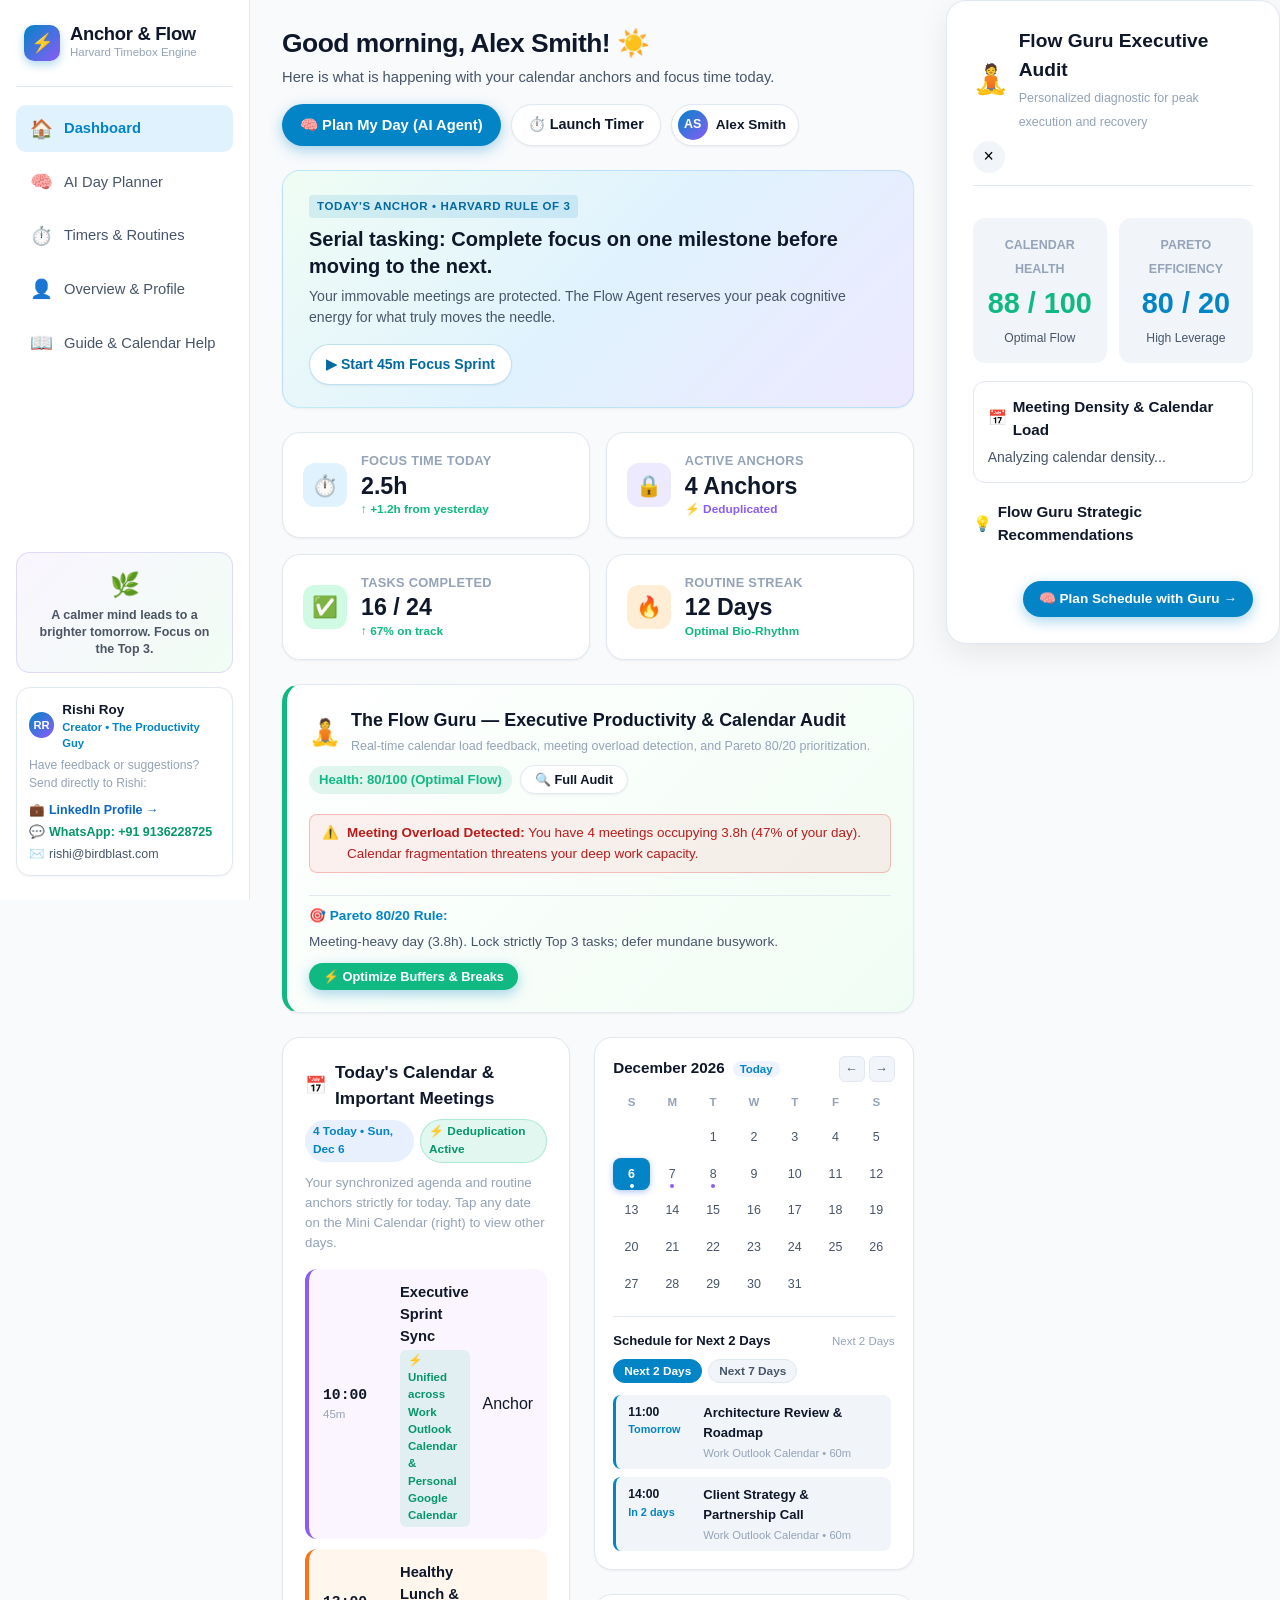
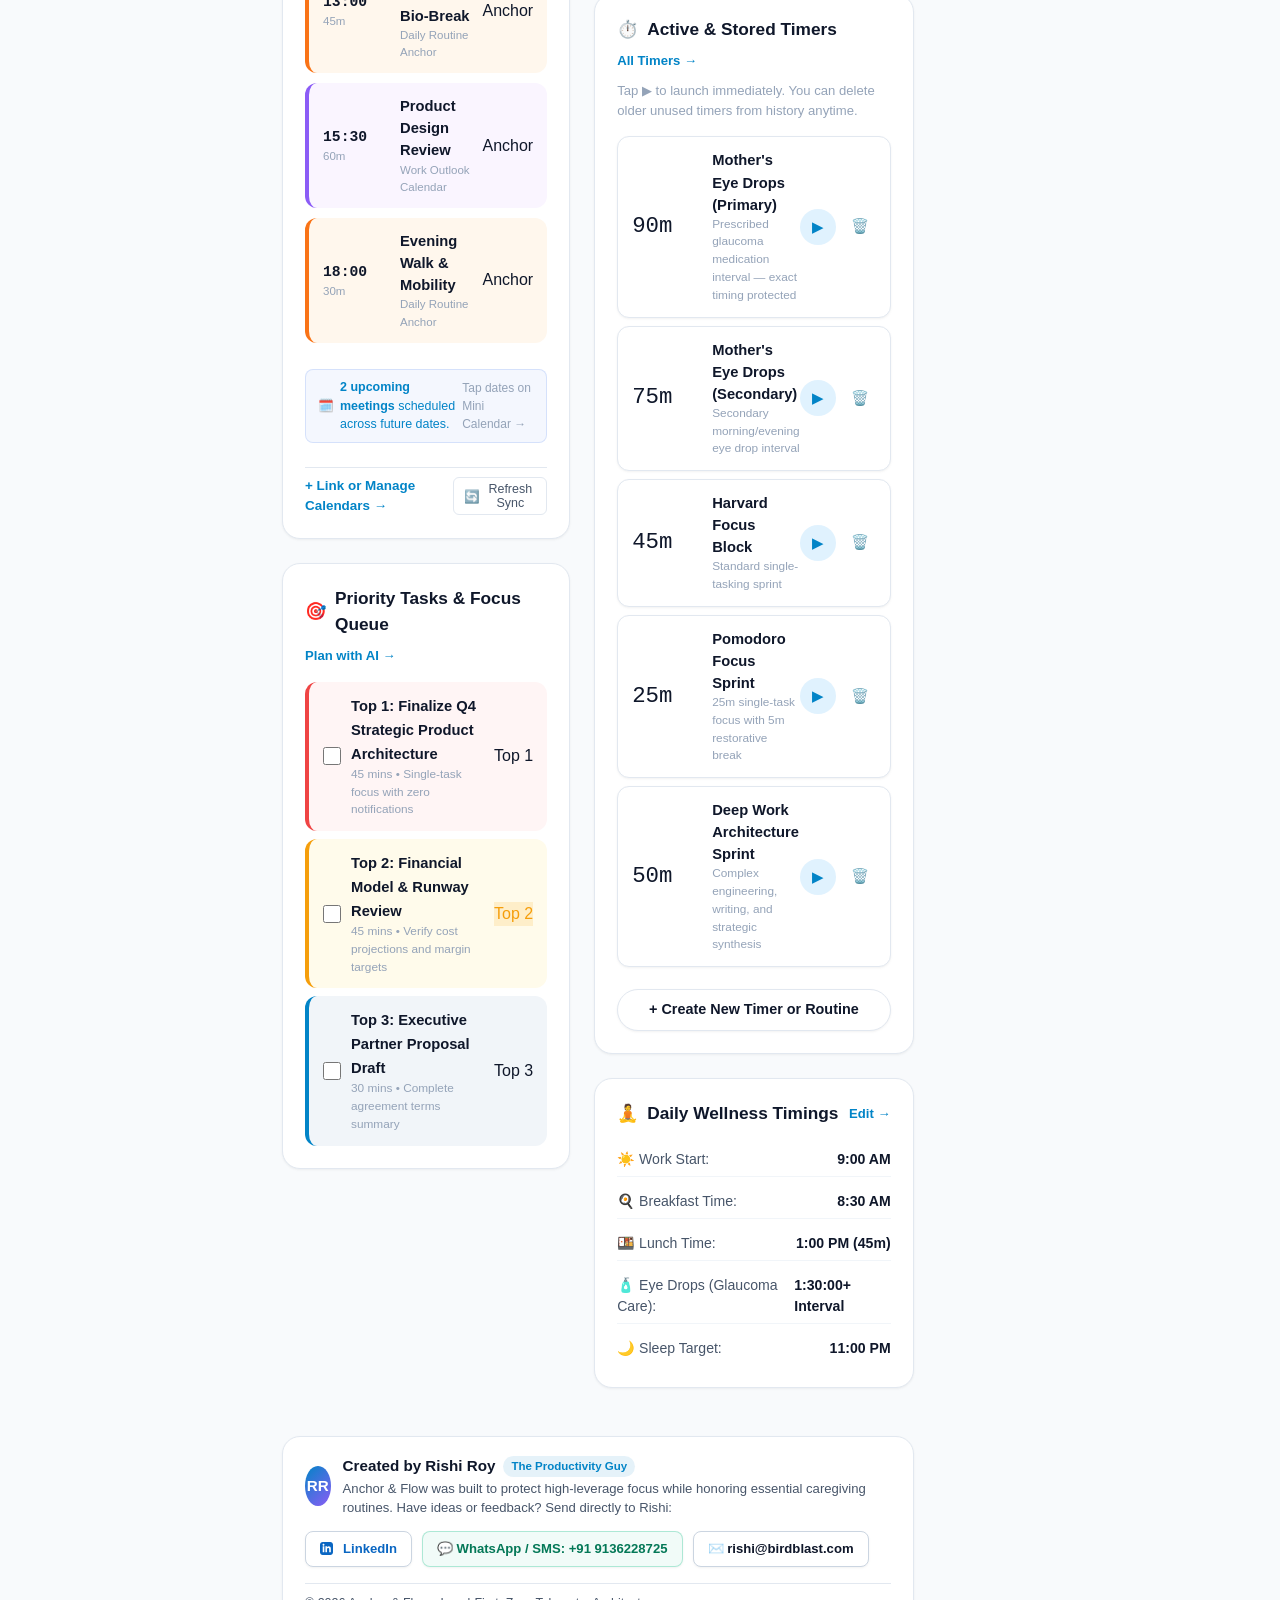
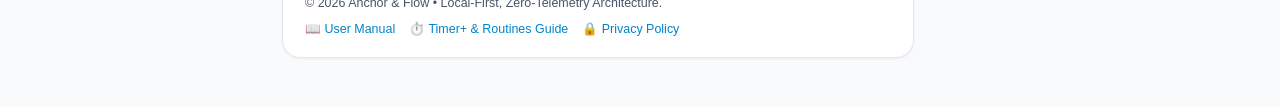
==== commit 0ff6225d: "Add files via upload All requested enhancements and bug fixes have been implemented, tested, and pac" ====
--- a/index.html
+++ b/index.html
@@ -413,31 +413,45 @@
       </div>
 
       <!-- Creator Attribution & Direct Feedback Footer Banner -->
-      <footer style="margin-top: 16px; padding: 18px 22px; background: #ffffff; border: 1px solid var(--border); border-radius: var(--radius-card); display: flex; align-items: center; justify-content: space-between; flex-wrap: wrap; gap: 14px; box-shadow: var(--shadow-sm);">
-        <div style="display: flex; align-items: center; gap: 12px; flex: 1; min-width: 280px;">
-          <div class="avatar-small" style="width: 40px; height: 40px; font-size: 0.95rem; background: linear-gradient(135deg, #0284c7, #8b5cf6);">RR</div>
+      <!-- Creator Attribution & Direct Feedback Footer Banner -->
+      <footer style="margin-top: 24px; margin-bottom: 24px; padding: 18px 22px; background: #ffffff; border: 1px solid var(--border, #e2e8f0); border-radius: var(--radius-card, 16px); display: flex; flex-direction: column; gap: 14px; box-shadow: var(--shadow-sm, 0 1px 3px rgba(0,0,0,0.05));">
+        <div style="display: flex; align-items: center; justify-content: space-between; flex-wrap: wrap; gap: 14px;">
+          <div style="display: flex; align-items: center; gap: 12px; flex: 1; min-width: 280px;">
+            <div class="avatar-small" style="width: 40px; height: 40px; font-size: 0.95rem; background: linear-gradient(135deg, #0284c7, #8b5cf6); border-radius: 50%; color: white; display: flex; align-items: center; justify-content: center; font-weight: bold;">RR</div>
+            <div>
+              <div style="display: flex; align-items: center; gap: 8px; flex-wrap: wrap;">
+                <span style="font-size: 0.95rem; font-weight: 700; color: var(--text-primary, #1e293b);">Created by Rishi Roy</span>
+                <span style="font-size: 0.72rem; background: rgba(2, 132, 199, 0.1); color: var(--accent-blue, #0284c7); padding: 2px 8px; border-radius: 9999px; font-weight: 600;">The Productivity Guy</span>
+              </div>
+              <p style="font-size: 0.82rem; color: var(--text-secondary, #64748b); margin-top: 2px; line-height: 1.4; margin-bottom: 0;">
+                Anchor &amp; Flow was built to protect high-leverage focus while honoring essential caregiving routines. Have ideas or feedback? Send directly to Rishi:
+              </p>
+            </div>
+          </div>
+
+          <div style="display: flex; align-items: center; gap: 10px; flex-wrap: wrap;">
+            <a href="https://www.linkedin.com/in/rishiroy/" target="_blank" rel="noopener noreferrer" class="btn-secondary-launch" style="padding: 7px 14px; font-size: 0.82rem; text-decoration: none; color: #0a66c2; border: 1px solid #cbd5e1; border-radius: 8px; background: #ffffff; display: inline-flex; align-items: center;">
+              <svg width="13" height="13" viewBox="0 0 24 24" fill="currentColor" style="margin-right: 4px;"><path d="M19 0h-14c-2.761 0-5 2.239-5 5v14c0 2.761 2.239 5 5 5h14c2.762 0 5-2.239 5-5v-14c0-2.761-2.238-5-5-5zm-11 19h-3v-11h3v11zm-1.5-12.268c-.966 0-1.75-.79-1.75-1.764s.784-1.764 1.75-1.764 1.75.79 1.75 1.764-.783 1.764-1.75 1.764zm13.5 12.268h-3v-5.604c0-3.368-4-3.113-4 0v5.604h-3v-11h3v1.765c1.396-2.586 7-2.777 7 2.476v6.759z"/></svg>
+              LinkedIn
+            </a>
+            <a href="https://wa.me/919136228725?text=Hi%20Rishi,%20feedback%20on%20Anchor%20%26%20Flow:" target="_blank" rel="noopener noreferrer" class="btn-secondary-launch" style="padding: 7px 14px; font-size: 0.82rem; text-decoration: none; color: #047857; border: 1px solid rgba(16, 185, 129, 0.3); border-radius: 8px; background: rgba(16, 185, 129, 0.06);">
+              💬 WhatsApp / SMS: +91 9136228725
+            </a>
+            <a href="mailto:rishi@birdblast.com?subject=Feedback%20on%20Anchor%20%26%20Flow" class="btn-secondary-launch" style="padding: 7px 14px; font-size: 0.82rem; text-decoration: none; border: 1px solid #cbd5e1; border-radius: 8px; background: #ffffff; color: var(--text-primary, #1e293b);">
+              ✉️ rishi@birdblast.com
+            </a>
+          </div>
+        </div>
+
+        <div style="width: 100%; border-top: 1px solid var(--border, #e2e8f0); padding-top: 10px; margin-top: 2px; display: flex; justify-content: space-between; align-items: center; flex-wrap: wrap; gap: 8px; font-size: 0.78rem; color: var(--text-secondary, #64748b);">
           <div>
-            <div style="display: flex; align-items: center; gap: 8px; flex-wrap: wrap;">
-              <span style="font-size: 0.95rem; font-weight: 700; color: var(--text-primary);">Created by Rishi Roy</span>
-              <span style="font-size: 0.72rem; background: rgba(2, 132, 199, 0.1); color: var(--accent-blue); padding: 2px 8px; border-radius: 9999px; font-weight: 600;">The Productivity Guy</span>
-            </div>
-            <p style="font-size: 0.82rem; color: var(--text-secondary); margin-top: 2px; line-height: 1.4;">
-              Anchor &amp; Flow was built to protect high-leverage focus while honoring essential caregiving routines. Have ideas or feedback? Send directly to Rishi:
-            </p>
-          </div>
-        </div>
-
-        <div style="display: flex; align-items: center; gap: 10px; flex-wrap: wrap;">
-          <a href="https://www.linkedin.com/in/rishiroy/" target="_blank" rel="noopener noreferrer" class="btn-secondary-launch" style="padding: 7px 14px; font-size: 0.82rem; text-decoration: none; color: #0a66c2;">
-            <svg width="13" height="13" viewBox="0 0 24 24" fill="currentColor" style="margin-right: 4px;"><path d="M19 0h-14c-2.761 0-5 2.239-5 5v14c0 2.761 2.239 5 5 5h14c2.762 0 5-2.239 5-5v-14c0-2.761-2.238-5-5-5zm-11 19h-3v-11h3v11zm-1.5-12.268c-.966 0-1.75-.79-1.75-1.764s.784-1.764 1.75-1.764 1.75.79 1.75 1.764-.783 1.764-1.75 1.764zm13.5 12.268h-3v-5.604c0-3.368-4-3.113-4 0v5.604h-3v-11h3v1.765c1.396-2.586 7-2.777 7 2.476v6.759z"/></svg>
-            LinkedIn
-          </a>
-          <a href="https://wa.me/919136228725?text=Hi%20Rishi,%20feedback%20on%20Anchor%20%26%20Flow:" target="_blank" rel="noopener noreferrer" class="btn-secondary-launch" style="padding: 7px 14px; font-size: 0.82rem; text-decoration: none; color: #047857; border-color: rgba(16, 185, 129, 0.3); background: rgba(16, 185, 129, 0.06);">
-            💬 WhatsApp / SMS: +91 9136228725
-          </a>
-          <a href="mailto:rishi@birdblast.com?subject=Feedback%20on%20Anchor%20%26%20Flow" class="btn-secondary-launch" style="padding: 7px 14px; font-size: 0.82rem; text-decoration: none;">
-            ✉️ rishi@birdblast.com
-          </a>
+            <span>&copy; 2026 Anchor &amp; Flow &bull; Local-First, Zero-Telemetry Architecture.</span>
+          </div>
+          <div style="display: flex; gap: 14px; align-items: center; flex-wrap: wrap;">
+            <a href="guide.html" style="color: var(--accent-blue, #0284c7); text-decoration: none; font-weight: 500;">📖 User Manual</a>
+            <a href="guide.html#timer-guide" style="color: var(--accent-blue, #0284c7); text-decoration: none; font-weight: 500;">⏱️ Timer+ &amp; Routines Guide</a>
+            <a href="guide.html#privacy-policy" style="color: var(--accent-blue, #0284c7); text-decoration: none; font-weight: 500;">🔒 Privacy Policy</a>
+          </div>
         </div>
       </footer>
     </main>
--- a/css/style.css
+++ b/css/style.css
@@ -1132,3 +1132,103 @@
   transform: translateX(-50%) translateY(0);
   opacity: 1;
 }
+
+/* Interactive In-Place Harvard Timebox Plan Table Styling */
+.plan-edit-input {
+  width: 100%;
+  padding: 6px 10px;
+  border-radius: 8px;
+  border: 1px solid var(--border);
+  background: var(--bg-card);
+  color: var(--text-primary);
+  font-size: 0.88rem;
+  font-family: inherit;
+  font-weight: 600;
+  outline: none;
+  transition: all 0.15s ease;
+}
+.plan-edit-input:focus {
+  border-color: var(--accent-blue);
+  background: #ffffff;
+  box-shadow: 0 0 0 2px rgba(2, 132, 199, 0.15);
+}
+.plan-edit-dur {
+  width: 58px;
+  padding: 5px 6px;
+  border-radius: 8px;
+  border: 1px solid var(--border);
+  background: var(--bg-card);
+  color: var(--text-primary);
+  font-size: 0.85rem;
+  font-family: monospace;
+  font-weight: 600;
+  text-align: center;
+  outline: none;
+  transition: all 0.15s ease;
+}
+.plan-edit-dur:focus {
+  border-color: var(--accent-blue);
+  background: #ffffff;
+}
+.plan-priority-select {
+  padding: 5px 8px;
+  border-radius: 8px;
+  border: 1px solid var(--border);
+  font-size: 0.8rem;
+  font-weight: 700;
+  outline: none;
+  background: #ffffff;
+  cursor: pointer;
+  transition: all 0.15s ease;
+}
+.plan-priority-select.pri-1 {
+  background: rgba(239, 68, 68, 0.1);
+  color: #dc2626;
+  border-color: rgba(239, 68, 68, 0.3);
+}
+.plan-priority-select.pri-2 {
+  background: rgba(245, 158, 11, 0.1);
+  color: #d97706;
+  border-color: rgba(245, 158, 11, 0.3);
+}
+.plan-priority-select.pri-3 {
+  background: rgba(16, 185, 129, 0.1);
+  color: #059669;
+  border-color: rgba(16, 185, 129, 0.3);
+}
+.plan-priority-select.pri-0 {
+  background: var(--bg-card-subtle);
+  color: var(--text-secondary);
+}
+.btn-table-del {
+  background: transparent;
+  border: none;
+  color: var(--text-muted);
+  cursor: pointer;
+  font-size: 1.15rem;
+  line-height: 1;
+  padding: 4px 6px;
+  border-radius: 6px;
+  transition: all 0.15s ease;
+}
+.btn-table-del:hover {
+  color: var(--danger);
+  background: rgba(239, 68, 68, 0.12);
+}
+.btn-add-table-task {
+  background: transparent;
+  border: 1px dashed var(--accent-blue);
+  color: var(--accent-blue);
+  padding: 6px 14px;
+  border-radius: 8px;
+  font-size: 0.82rem;
+  font-weight: 600;
+  cursor: pointer;
+  display: inline-flex;
+  align-items: center;
+  gap: 5px;
+  transition: all 0.15s ease;
+}
+.btn-add-table-task:hover {
+  background: rgba(2, 132, 199, 0.08);
+}
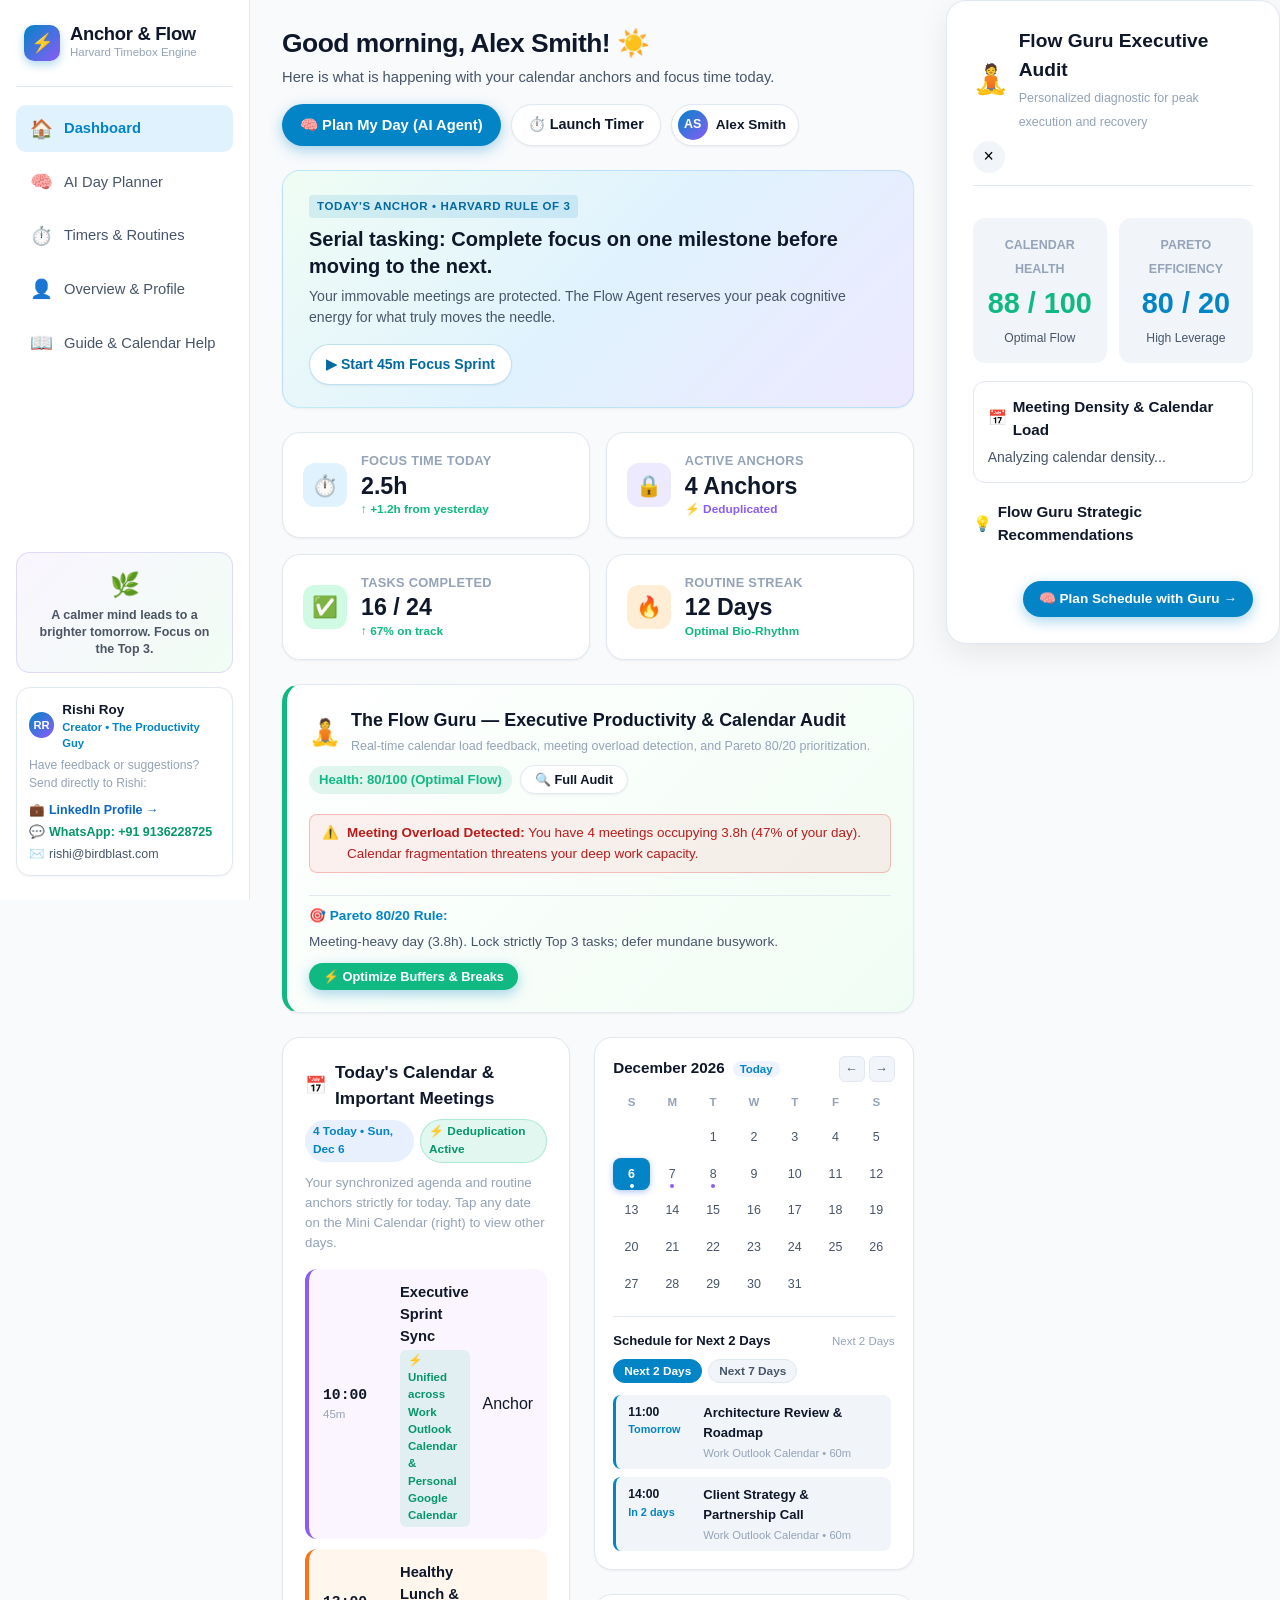
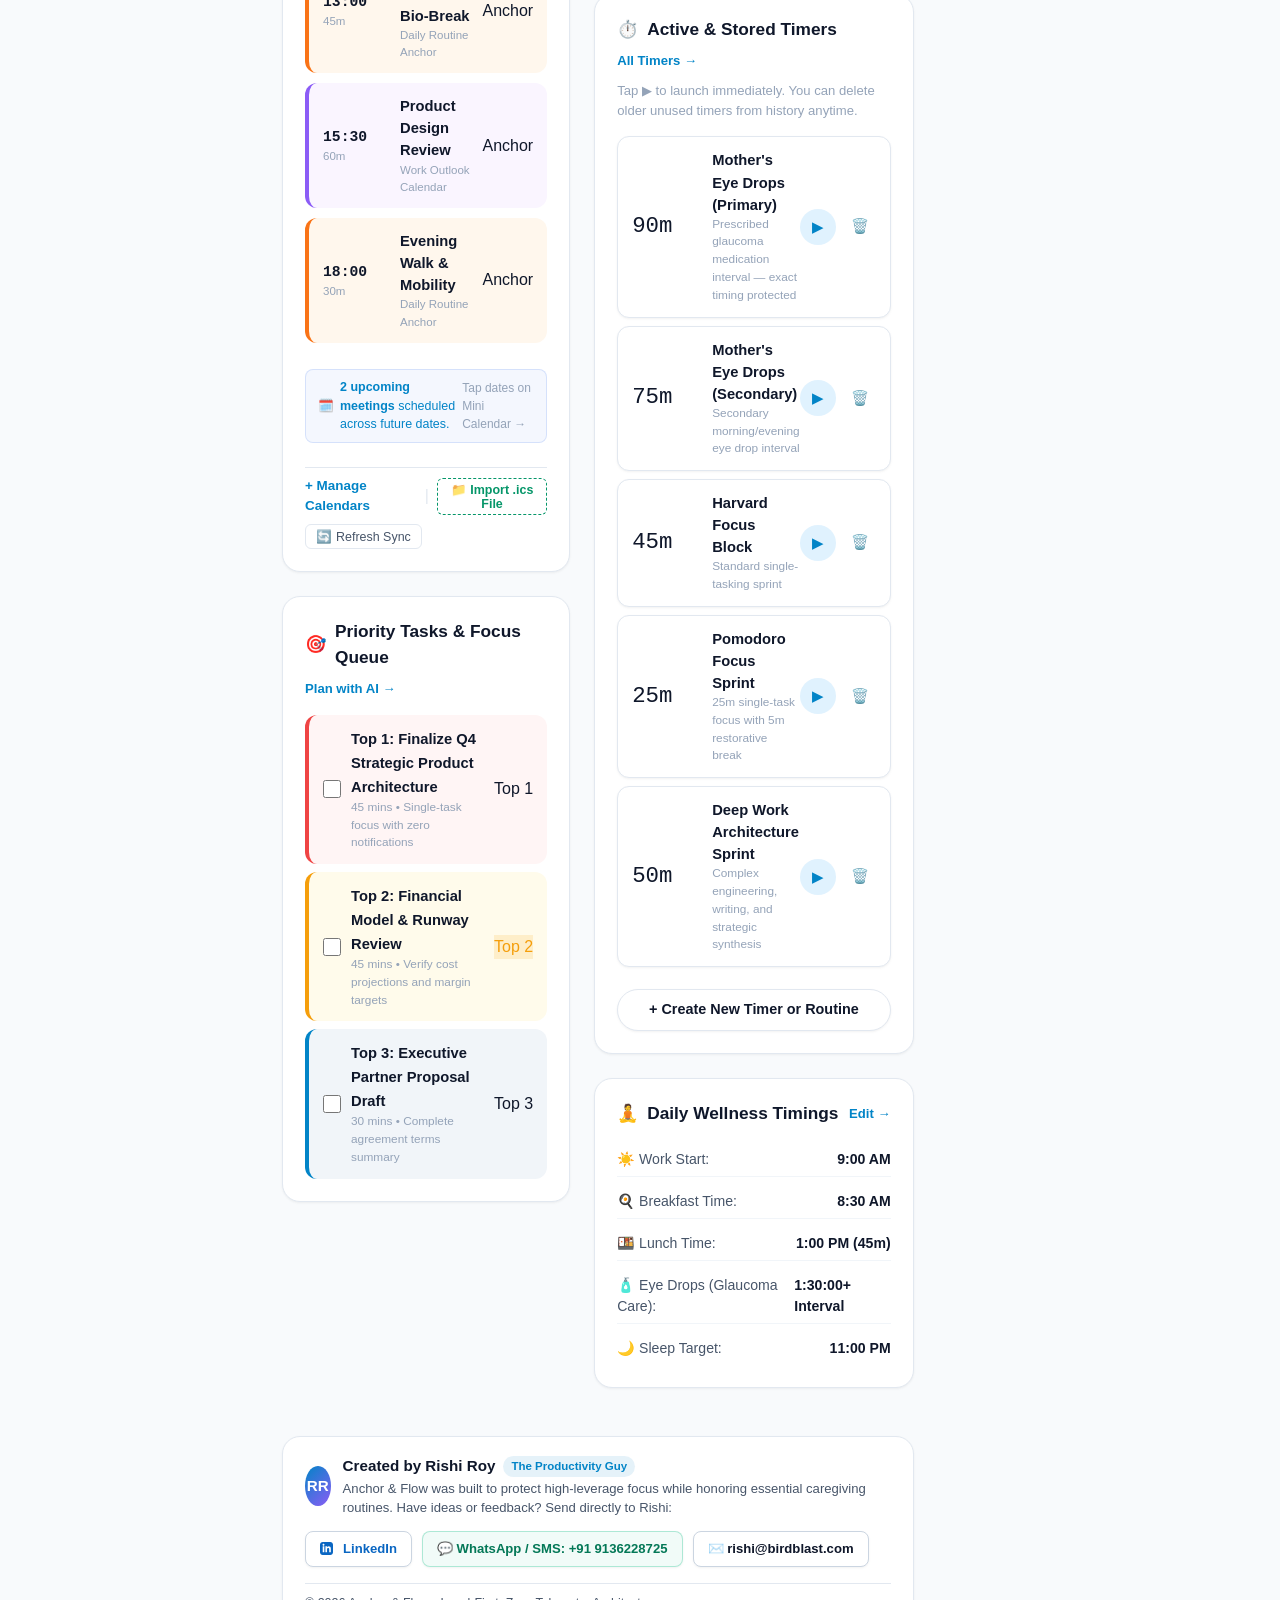
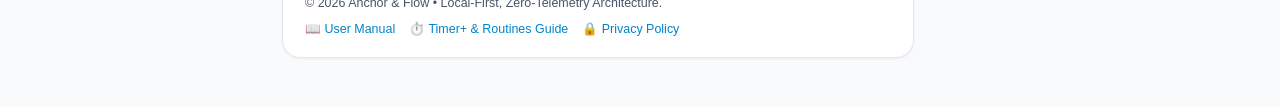
==== commit f22b027c: "Add files via upload All issues raised have been thoroughly investigated, resolved, and verified acr" ====
--- a/index.html
+++ b/index.html
@@ -250,10 +250,17 @@
             <!-- Upcoming Horizon Notice -->
             <div id="dashboardUpcomingNotice" style="margin-top: 10px;"></div>
 
-            <div style="display: flex; justify-content: space-between; align-items: center; margin-top: 8px; border-top: 1px solid var(--border); padding-top: 8px;">
-              <a href="profile.html" style="font-size: 0.84rem; color: var(--accent-blue); font-weight: 600; text-decoration: none;">
-                + Link or Manage Calendars &rarr;
-              </a>
+            <div style="display: flex; justify-content: space-between; align-items: center; margin-top: 8px; border-top: 1px solid var(--border); padding-top: 8px; flex-wrap: wrap; gap: 8px;">
+              <div style="display: flex; gap: 8px; align-items: center;">
+                <a href="profile.html" style="font-size: 0.84rem; color: var(--accent-blue); font-weight: 600; text-decoration: none;">
+                  + Manage Calendars
+                </a>
+                <span style="color: var(--border);">|</span>
+                <input type="file" id="dashIcsFileInput" accept=".ics,text/calendar" style="display: none;" />
+                <button type="button" id="dashTriggerIcsBtn" style="background: none; border: 1px dashed #059669; border-radius: 6px; padding: 3px 8px; color: #059669; cursor: pointer; font-size: 0.78rem; font-weight: 600;">
+                  📁 Import .ics File
+                </button>
+              </div>
               <button id="refreshSyncBtn" onclick="refreshDashboardEvents()" style="background: none; border: 1px solid var(--border); border-radius: 6px; padding: 4px 10px; color: var(--text-secondary); cursor: pointer; font-size: 0.78rem; display: flex; align-items: center; gap: 4px;">
                 <span id="refreshSyncIcon">🔄</span>
                 <span id="refreshSyncLabel">Refresh Sync</span>
@@ -459,6 +466,7 @@
 
   <!-- SCRIPTS -->
   <script src="js/calendar-sync.js"></script>
+  <script src="js/ai-engine.js"></script>
   <script src="js/flow-guru.js"></script>
   <script>
     // Universal HTML Sanitizer Helper
@@ -1121,7 +1129,8 @@
 
         const recs = generateGuruStrategicAdvice(calAudit, taskAudit, userProfile);
         const recsContainer = document.getElementById('modalGuruRecsContainer');
-        recsContainer.innerHTML = recs.map(r => `
+        
+        let recsHtml = recs.map(r => `
           <div style="background: var(--bg-card-subtle); border-radius: 8px; padding: 10px 12px; display: flex; align-items: flex-start; gap: 10px;">
             <span style="font-size: 1.2rem;">${r.icon}</span>
             <div>
@@ -1131,7 +1140,29 @@
           </div>
         `).join('');
 
+        recsContainer.innerHTML = recsHtml;
         guruModal.classList.add('open');
+
+        // Asynchronously query live LLM for real-time strategic advice if configured!
+        (async () => {
+          const sysPrompt = `You are Flow Guru, an elite executive productivity advisor. Analyze the executive calendar load and provide 2 concise, punchy strategic recommendations.`;
+          const usrPrompt = `Executive calendar load: ${calAudit.meetingCount} meetings (${calAudit.totalMeetingHours}h, ${calAudit.meetingLoadPercent}% of day). Back-to-back: ${calAudit.backToBackCount}. Health score: ${calAudit.healthScore}/100. Lunch anchor: ${calAudit.hasLunchAnchor ? 'Preserved' : 'Missing'}.`;
+          try {
+            const aiRes = await executeMultiTierAi(sysPrompt, usrPrompt);
+            if (aiRes && aiRes.content) {
+              const aiCard = document.createElement('div');
+              aiCard.style.cssText = 'background: rgba(139, 92, 246, 0.08); border: 1px solid rgba(139, 92, 246, 0.3); border-radius: 8px; padding: 12px; margin-top: 10px;';
+              aiCard.innerHTML = `
+                <div style="display:flex; justify-content:space-between; align-items:center; margin-bottom:6px;">
+                  <strong style="font-size:0.85rem; color:#7c3aed;">🧠 Live Strategic Guidance</strong>
+                  <span style="font-size:0.7rem; background:#7c3aed; color:#fff; padding:2px 6px; border-radius:999px; font-weight:700;">${escapeHtml(aiRes.engine)}</span>
+                </div>
+                <div style="font-size:0.82rem; color:var(--text-primary); line-height:1.5;">${escapeHtml(aiRes.content)}</div>
+              `;
+              recsContainer.prepend(aiCard);
+            }
+          } catch(e) {}
+        })();
       });
     }
 
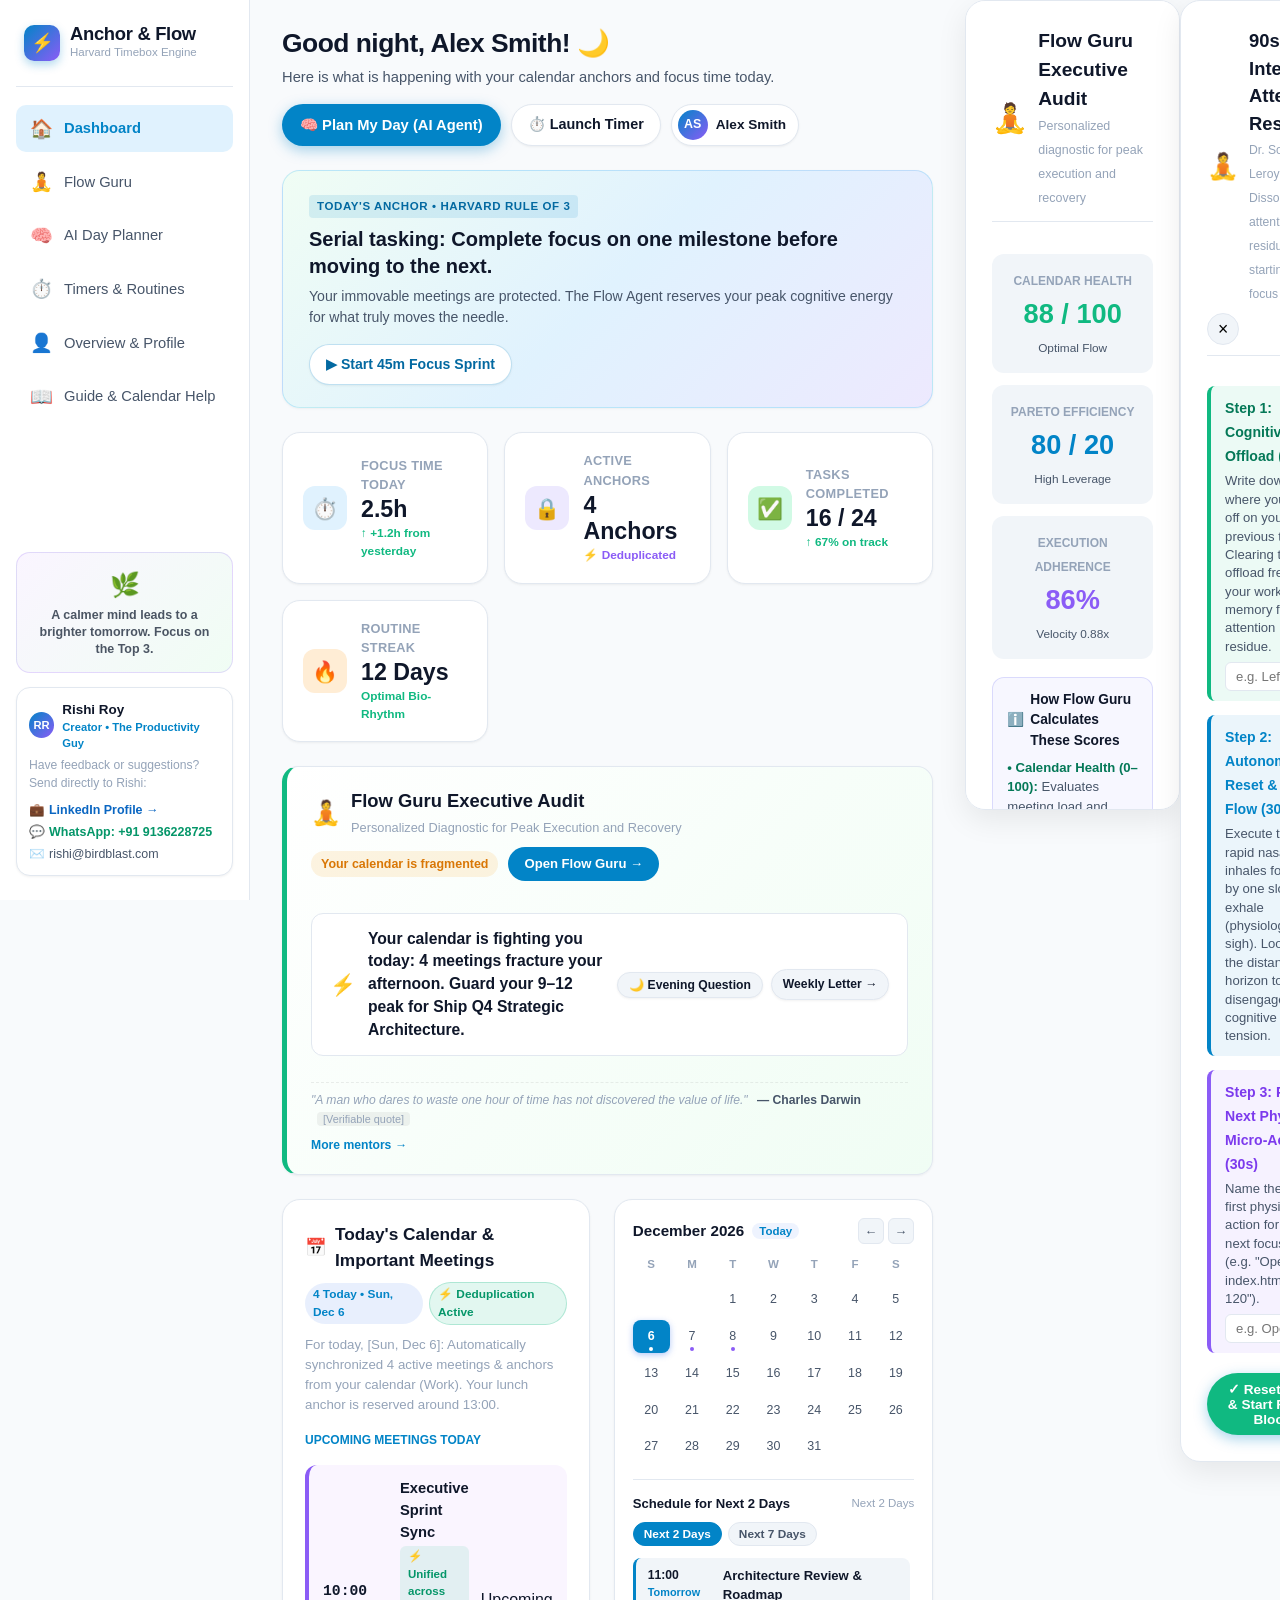
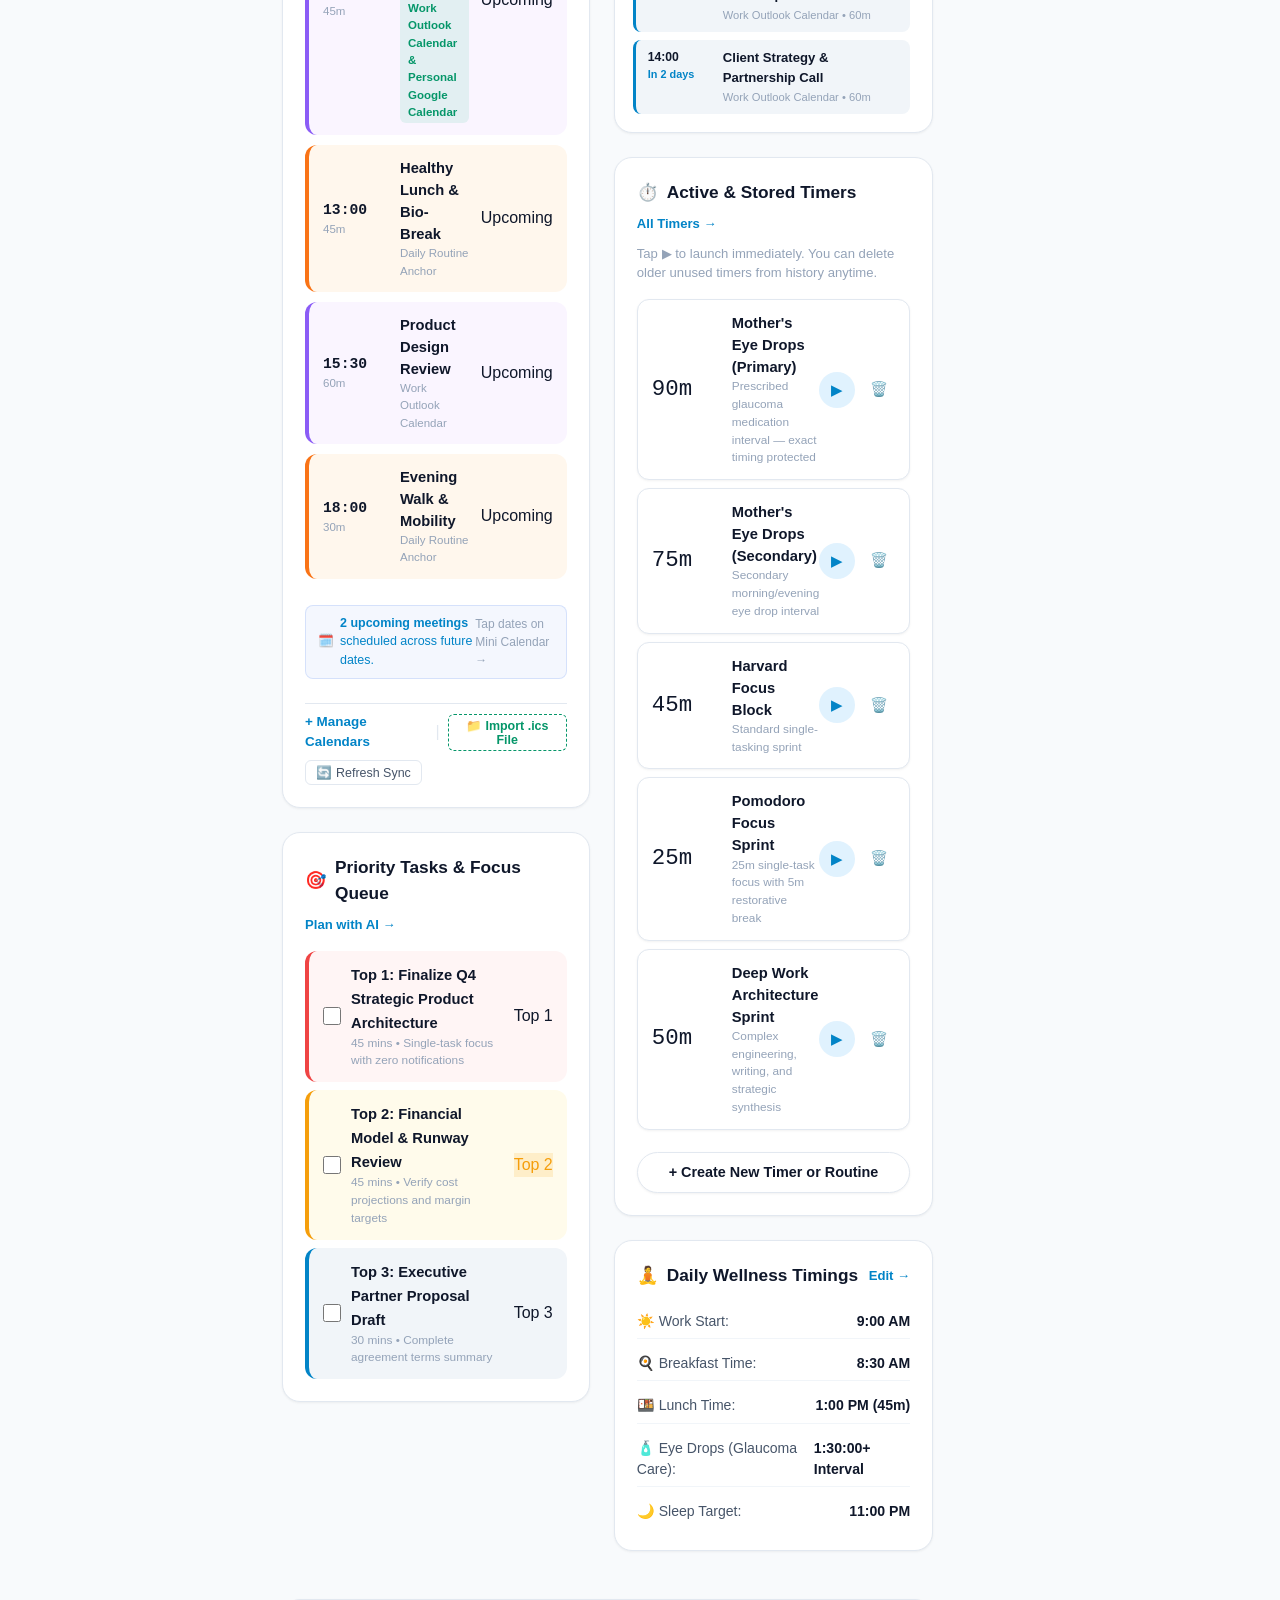
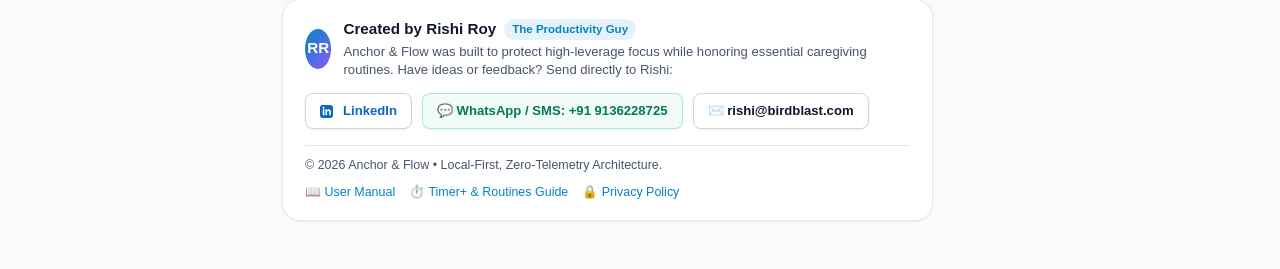
==== commit 8b28c8b3: "Improved Flow Guru" ====
--- a/index.html
+++ b/index.html
@@ -27,6 +27,12 @@
           <a href="index.html">
             <span class="sidebar-nav-icon">🏠</span>
             <span>Dashboard</span>
+          </a>
+        </li>
+        <li class="sidebar-nav-item">
+          <a href="guru.html">
+            <span class="sidebar-nav-icon">🧘</span>
+            <span>Flow Guru</span>
           </a>
         </li>
         <li class="sidebar-nav-item">
@@ -170,40 +176,52 @@
 
       <!-- Main Dashboard Two-Column Grid -->
       
-      <!-- The Flow Guru — Executive Productivity & Calendar Audit Widget -->
-      <section class="dashboard-card" style="background: linear-gradient(135deg, #ffffff 0%, #f0fdf4 100%); border-left: 5px solid var(--accent-green); margin-bottom: 24px;">
-        <div class="card-header-row">
+      <!-- Flow Guru Executive Audit Card (Compact, Coach Answer, One Sentence) -->
+      <section class="dashboard-card" id="flowGuruHomeCard" style="background: linear-gradient(135deg, #ffffff 0%, #f0fdf4 100%); border-left: 5px solid var(--accent-green); margin-bottom: 24px; padding: 20px 24px; border-radius: 16px; box-shadow: var(--shadow-sm); cursor: pointer;" onclick="if(!event.target.closest('button') && !event.target.closest('a')) window.location.href='guru.html'">
+        <div class="card-header-row" style="margin-bottom: 12px;">
           <div style="display: flex; align-items: center; gap: 10px;">
-            <span style="font-size: 1.6rem;">🧘</span>
+            <span style="font-size: 1.5rem;">🧘</span>
             <div>
-              <h2 class="card-title" style="margin: 0; font-size: 1.12rem; color: var(--text-primary);">The Flow Guru — Executive Productivity &amp; Calendar Audit</h2>
-              <span style="font-size: 0.78rem; color: var(--text-muted);">Real-time calendar load feedback, meeting overload detection, and Pareto 80/20 prioritization.</span>
-            </div>
-          </div>
-          <div style="display: flex; gap: 8px; align-items: center; flex-wrap: wrap;">
-            <span class="card-header-badge" id="guruHealthBadge" style="background: rgba(16, 185, 129, 0.15); color: #047857; font-weight: 700; font-size: 0.82rem; padding: 4px 10px;">
-              Health: 88/100 (Optimal Flow)
+              <h2 class="card-title" style="margin: 0; font-size: 1.15rem; color: var(--text-primary); font-weight: 700;">Flow Guru Executive Audit</h2>
+              <span style="font-size: 0.8rem; color: var(--text-muted);">Personalized Diagnostic for Peak Execution and Recovery</span>
+            </div>
+          </div>
+          <div style="display: flex; gap: 10px; align-items: center;">
+            <span id="guruStatusPill" style="background: rgba(16, 185, 129, 0.12); color: #047857; font-weight: 700; font-size: 0.78rem; padding: 4px 10px; border-radius: 999px;">
+              Your calendar is with you
             </span>
-            <button id="openGuruAuditModalBtn" class="btn-secondary-launch" style="padding: 6px 14px; font-size: 0.8rem; background: #ffffff;">
-              🔍 Full Audit
+            <a href="guru.html" class="btn-primary-launch" style="padding: 7px 16px; font-size: 0.82rem; font-weight: 600; text-decoration: none; display: inline-flex; align-items: center; gap: 6px; box-shadow: none;">
+              Open Flow Guru &rarr;
+            </a>
+          </div>
+        </div>
+
+        <!-- The One Sentence That Matters -->
+        <div style="background: #ffffff; border: 1px solid var(--border); border-radius: 12px; padding: 14px 18px; margin-top: 4px; display: flex; align-items: center; justify-content: space-between; gap: 14px; flex-wrap: wrap;">
+          <div style="display: flex; align-items: center; gap: 12px; flex: 1; min-width: 260px;">
+            <span style="font-size: 1.3rem;">⚡</span>
+            <p id="guruHeadlineSentence" style="margin: 0; font-size: 0.98rem; font-weight: 600; color: var(--text-primary); line-height: 1.45;">
+              Your peak is 9–12. You have one hard problem and a clean afternoon. Protect it.
+            </p>
+          </div>
+          <div style="display: flex; gap: 8px; align-items: center;">
+            <button type="button" class="btn-secondary-launch" onclick="event.stopPropagation(); openDashboardEveningShutdownModal();" style="font-size: 0.76rem; padding: 5px 11px; background: var(--bg-card-subtle);">
+              🌙 Evening Question
             </button>
-          </div>
-        </div>
-
-        <!-- Live Calendar Diagnostic Alerts -->
-        <div id="guruLiveAlertsContainer" style="display: flex; flex-direction: column; gap: 8px; margin-top: 4px;">
-          <!-- Dynamically populated with warnings or positive notes -->
-        </div>
-
-        <!-- Pareto 80/20 Action Bar -->
-        <div style="display: flex; justify-content: space-between; align-items: center; flex-wrap: wrap; gap: 10px; padding-top: 10px; border-top: 1px solid var(--border); margin-top: 6px;">
-          <div style="font-size: 0.85rem; color: var(--text-secondary); display: flex; align-items: center; gap: 6px; flex-wrap: wrap;">
-            <span style="color: var(--accent-blue); font-weight: 700;">🎯 Pareto 80/20 Rule:</span>
-            <span id="guruParetoSummary">Focus on Top 3 high-impact priorities. Defer mundane busywork.</span>
-          </div>
-          <button id="applyGuruBufferBtn" class="btn-primary-launch" style="padding: 6px 14px; font-size: 0.8rem; background: var(--accent-green);">
-            ⚡ Optimize Buffers &amp; Breaks
-          </button>
+            <a href="guru.html" class="btn-secondary-launch" style="font-size: 0.76rem; padding: 5px 11px; text-decoration: none; background: var(--bg-card-subtle);">
+              Weekly Letter &rarr;
+            </a>
+          </div>
+        </div>
+
+        <!-- Rotating Quote from Historical Master (Non-blocking & Verified) -->
+        <div id="guruHistoricalQuoteContainer" style="margin-top: 10px; padding-top: 8px; border-top: 1px dashed rgba(0,0,0,0.07); display: flex; align-items: center; justify-content: space-between; gap: 8px; font-size: 0.76rem; color: var(--text-muted); flex-wrap: wrap;">
+          <div>
+            <span style="font-style: italic;" id="guruQuoteText">"Deciding what not to do is as important as deciding what to do."</span>
+            <span style="font-weight: 600; color: var(--text-secondary); margin-left: 6px;" id="guruQuoteAuthor">&mdash; Steve Jobs</span>
+            <span style="background: rgba(0,0,0,0.05); padding: 1px 6px; border-radius: 4px; font-size: 0.68rem; margin-left: 6px;">[Verifiable quote]</span>
+          </div>
+          <a href="guru.html#anecdotes" style="color: var(--accent-blue); text-decoration: none; font-weight: 600;">More mentors &rarr;</a>
         </div>
       </section>
 
@@ -485,15 +503,15 @@
     function initDashboard() {
       userProfile = getStoredProfile();
 
-      // Dynamic Greeting based on time of day
+      // Dynamic Greeting based on time of day (Strict 4-threshold standards)
       const now = new Date();
-      const hour = now.getHours();
-      let greeting = 'Good morning';
-      if (hour >= 12 && hour < 17) greeting = 'Good afternoon';
-      else if (hour >= 17) greeting = 'Good evening';
+      const greeting = (typeof getHumanGreeting === 'function')
+        ? getHumanGreeting(now)
+        : (now.getHours() >= 21 || now.getHours() < 5 ? 'Good night' : now.getHours() >= 17 ? 'Good evening' : now.getHours() >= 12 ? 'Good afternoon' : 'Good morning');
+      const emoji = (typeof getGreetingEmoji === 'function') ? getGreetingEmoji(greeting) : (greeting === 'Good night' ? '🌙' : '☀️');
 
       const userName = userProfile.userName || 'Alex';
-      document.getElementById('dynamicGreetingText').textContent = `${greeting}, ${userName}! ☀️`;
+      document.getElementById('dynamicGreetingText').textContent = `${greeting}, ${userName}! ${emoji}`;
       document.getElementById('headerUserName').textContent = userName;
       
       const initials = userName.split(' ').map(n => n[0]).join('').substring(0, 2).toUpperCase() || 'AS';
@@ -660,7 +678,7 @@
           container.innerHTML = `
             <div style="text-align: center; padding: 24px 16px; background: var(--bg-card-subtle); border-radius: 12px; border: 1px dashed var(--border);">
               <p style="margin: 0 0 6px 0; color: var(--text-primary); font-size: 0.95rem;">
-                <strong>No meetings scheduled for ${formattedDay}</strong>
+                <strong>${(typeof getTomorrowZeroMeetingsCopy === 'function' && targetDate.getDate() === (new Date().getDate() + 1)) ? getTomorrowZeroMeetingsCopy(targetDate) : `You have 0 meetings on ${formattedDay}.`}</strong>
               </p>
               <span style="font-size: 0.8rem; color: var(--text-muted); display: block; margin-bottom: 12px;">
                 This day is clear for uninterrupted focus sprints or personal recovery.
@@ -718,9 +736,17 @@
 
         const todayEvents = deduplicatedEvents.filter(ev => ev.isToday === true || ev.sourceType === 'routine');
         const upcomingEvents = deduplicatedEvents.filter(ev => ev.isToday !== true && ev.sourceType !== 'routine');
+        const calName = (userProfile.linkedCalendars && userProfile.linkedCalendars.length > 0)
+          ? userProfile.linkedCalendars.map(c=>c.name).join(' & ')
+          : 'Work';
+
+        // Explicit day & date sync copy
+        if (subtitleEl && typeof getFormattedSyncCopy === 'function') {
+          subtitleEl.innerHTML = escapeHtml(getFormattedSyncCopy(todayObj, todayEvents.length, calName, userProfile.lunchTime || '13:00'));
+        }
 
         if (todayBadge) {
-          const todayFormatted = todayObj.toLocaleDateString(undefined, { weekday: 'short', month: 'short', day: 'numeric' });
+          const todayFormatted = formatDayDate(todayObj, false);
           todayBadge.textContent = `${todayEvents.length} Today • ${todayFormatted}`;
         }
 
@@ -728,6 +754,14 @@
         if (kpiEl) {
           kpiEl.textContent = `${todayEvents.length} Anchors`;
         }
+
+        // Split today's meetings into Past vs. Upcoming
+        const split = (typeof splitMeetingsPastAndUpcoming === 'function')
+          ? splitMeetingsPastAndUpcoming(todayEvents, todayObj)
+          : { past: [], upcoming: todayEvents, allPastAndDone: false, pastSummaryText: 'You had no meetings earlier today.' };
+
+        const tomorrowObj = new Date(todayObj);
+        tomorrowObj.setDate(todayObj.getDate() + 1);
 
         if (todayEvents.length === 0) {
           container.innerHTML = `
@@ -743,34 +777,98 @@
               </a>
             </div>
           `;
-        } else {
-          let html = '';
-          todayEvents.forEach(ev => {
-            const isDedupe = !!ev.isDeduplicated;
-            const sourceText = (ev.sources && Array.isArray(ev.sources) && ev.sources.length > 0)
-              ? ev.sources.join(' & ')
-              : (ev.calendarName || 'Calendar');
-
-            const dedupeBadge = isDedupe
-              ? `<span class="dedupe-indicator" style="background: rgba(16, 185, 129, 0.1); color: #059669; font-size: 0.72rem; font-weight: 600; padding: 2px 8px; border-radius: 6px; display: inline-flex; align-items: center; gap: 4px;">⚡ Unified across ${escapeHtml(sourceText)}</span>`
-              : `<span class="event-cal-source" style="font-size: 0.72rem; color: var(--text-muted);">${escapeHtml(sourceText)}</span>`;
-
-            const timeStart = ev.startTime || '09:00';
-
+        } else if (split.allPastAndDone) {
+          // Late evening state: all meetings are done -> prompt user
+          let html = `
+            <div style="background: rgba(139, 92, 246, 0.06); border: 1px solid rgba(139, 92, 246, 0.22); border-radius: 14px; padding: 18px 20px; margin-bottom: 14px;">
+              <div style="display: flex; align-items: center; justify-content: space-between; gap: 12px; flex-wrap: wrap;">
+                <div>
+                  <p style="margin: 0 0 4px 0; font-size: 0.96rem; font-weight: 700; color: #6d28d9;">
+                    ${escapeHtml(split.pastSummaryText)} All meetings for today are done.
+                  </p>
+                  <span style="font-size: 0.83rem; color: var(--text-secondary);">
+                    What would you like to do? Plan your evening, or plan your next day?
+                  </span>
+                </div>
+                <div style="display: flex; gap: 8px;">
+                  <button type="button" class="btn-secondary-launch" onclick="openDashboardEveningShutdownModal()" style="font-size: 0.8rem; padding: 6px 12px;">
+                    🌙 Plan your evening
+                  </button>
+                  <button type="button" class="btn-primary-launch" onclick="selectCalendarDay(${tomorrowObj.getFullYear()}, ${tomorrowObj.getMonth()}, ${tomorrowObj.getDate()})" style="font-size: 0.8rem; padding: 6px 14px; background: #0f172a;">
+                    🌅 Plan next day ${escapeHtml(formatDayDate(tomorrowObj, true))}
+                  </button>
+                </div>
+              </div>
+            </div>
+          `;
+
+          // Show past meetings in muted style
+          html += `<div style="font-size: 0.75rem; font-weight: 700; color: var(--text-muted); text-transform: uppercase; margin: 10px 0 6px 0;">Earlier Meetings (Completed)</div>`;
+          split.past.forEach(ev => {
             html += `
-              <div class="event-timeline-item ${ev.sourceType === 'routine' ? 'meal-anchor' : 'anchor-highlight'}">
+              <div class="event-timeline-item" style="opacity: 0.65; border-left-color: #94a3b8;">
                 <div class="event-time-col">
-                  <span class="event-time-start">${escapeHtml(timeStart)}</span>
+                  <span class="event-time-start">${escapeHtml(ev.startTime || '09:00')}</span>
                   <span class="event-dur">${ev.duration || 30}m</span>
                 </div>
                 <div class="event-title-col">
-                  <div class="event-name">${escapeHtml(ev.title || 'Meeting')}</div>
-                  ${dedupeBadge}
+                  <div class="event-name" style="text-decoration: line-through;">${escapeHtml(ev.title || 'Meeting')}</div>
+                  <span style="font-size: 0.72rem; color: var(--text-muted);">Completed</span>
                 </div>
-                <span class="tag-anchor">Anchor</span>
+                <span class="tag-anchor" style="background: #e2e8f0; color: #64748b;">Past</span>
               </div>
             `;
           });
+          container.innerHTML = html;
+        } else {
+          // Sort upcoming first, followed by past meetings in past tense
+          let html = '';
+          if (split.upcoming.length > 0) {
+            html += `<div style="font-size: 0.75rem; font-weight: 700; color: var(--accent-blue); text-transform: uppercase; margin-bottom: 6px;">Upcoming Meetings Today</div>`;
+            split.upcoming.forEach(ev => {
+              const isDedupe = !!ev.isDeduplicated;
+              const sourceText = (ev.sources && Array.isArray(ev.sources) && ev.sources.length > 0)
+                ? ev.sources.join(' & ')
+                : (ev.calendarName || 'Calendar');
+              const dedupeBadge = isDedupe
+                ? `<span class="dedupe-indicator" style="background: rgba(16, 185, 129, 0.1); color: #059669; font-size: 0.72rem; font-weight: 600; padding: 2px 8px; border-radius: 6px;">⚡ Unified across ${escapeHtml(sourceText)}</span>`
+                : `<span class="event-cal-source" style="font-size: 0.72rem; color: var(--text-muted);">${escapeHtml(sourceText)}</span>`;
+
+              html += `
+                <div class="event-timeline-item ${ev.sourceType === 'routine' ? 'meal-anchor' : 'anchor-highlight'}">
+                  <div class="event-time-col">
+                    <span class="event-time-start">${escapeHtml(ev.startTime || '09:00')}</span>
+                    <span class="event-dur">${ev.duration || 30}m</span>
+                  </div>
+                  <div class="event-title-col">
+                    <div class="event-name">${escapeHtml(ev.title || 'Meeting')}</div>
+                    ${dedupeBadge}
+                  </div>
+                  <span class="tag-anchor">Upcoming</span>
+                </div>
+              `;
+            });
+          }
+
+          if (split.past.length > 0) {
+            html += `<div style="font-size: 0.75rem; font-weight: 700; color: var(--text-muted); text-transform: uppercase; margin: 14px 0 6px 0;">${escapeHtml(split.pastSummaryText)}</div>`;
+            split.past.forEach(ev => {
+              html += `
+                <div class="event-timeline-item" style="opacity: 0.65; border-left-color: #94a3b8;">
+                  <div class="event-time-col">
+                    <span class="event-time-start">${escapeHtml(ev.startTime || '09:00')}</span>
+                    <span class="event-dur">${ev.duration || 30}m</span>
+                  </div>
+                  <div class="event-title-col">
+                    <div class="event-name" style="text-decoration: line-through;">${escapeHtml(ev.title || 'Meeting')}</div>
+                    <span style="font-size: 0.72rem; color: var(--text-muted);">Completed</span>
+                  </div>
+                  <span class="tag-anchor" style="background: #e2e8f0; color: #64748b;">Past</span>
+                </div>
+              `;
+            });
+          }
+
           container.innerHTML = html;
         }
 
@@ -894,6 +992,106 @@
         showAppToast('Timer deleted from history');
       }
     };
+
+    
+    // Direct .ics File Import in Dashboard
+    const dashIcsInput = document.getElementById('dashIcsFileInput');
+    const dashIcsBtn = document.getElementById('dashTriggerIcsBtn');
+    if (dashIcsBtn && dashIcsInput) {
+      document.getElementById("dashTriggerIcsBtn").onclick = () => dashIcsInput.click();
+      dashIcsInput.onchange = (e) => {
+        const file = e.target.files && e.target.files[0];
+        if (!file) return;
+        const reader = new FileReader();
+        reader.onload = (evt) => {
+          const content = evt.target.result;
+          if (!content || !content.includes('BEGIN:VCALENDAR')) {
+            alert('The selected file does not appear to be a valid iCalendar (.ics) file.');
+            return;
+          }
+          const calName = file.name.replace(/\.ics$/i, '') || 'Imported Calendar';
+          const newCalId = 'cal-' + Date.now();
+          const parsed = parseIcsTextToEvents(content, calName, 'outlook', newCalId);
+          if (parsed.length > 0) {
+            const newCal = {
+              id: newCalId,
+              name: calName,
+              url: 'file://' + file.name,
+              type: 'outlook',
+              color: '#0078d4',
+              enabled: true,
+              syncStatus: 'success',
+              eventCount: parsed.length,
+              lastSync: new Date().toISOString()
+            };
+            userProfile.linkedCalendars = userProfile.linkedCalendars || [];
+            userProfile.linkedCalendars.push(newCal);
+
+            const routineAnchors = (userProfile.calendarEvents || []).filter(ev => ev.sourceType === 'routine');
+            const otherEvents = (userProfile.calendarEvents || []).filter(ev => ev.sourceType !== 'routine');
+            userProfile.calendarEvents = routineAnchors.concat(otherEvents).concat(parsed);
+            userProfile.calendarEvents = deduplicateCalendarEvents(userProfile.calendarEvents);
+
+            saveStoredProfile(userProfile);
+            renderDashboardCalendarEvents();
+            renderMiniCalendar();
+            renderUpcomingSchedulePanel();
+            showAppToast(`✅ Imported ${parsed.length} meetings from ${file.name}!`);
+          } else {
+            alert('No active events found in the uploaded .ics file.');
+          }
+        };
+        reader.readAsText(file);
+      };
+    }
+
+    // Drag-and-drop .ics file onto Dashboard
+    window.addEventListener('dragover', (e) => e.preventDefault());
+    window.addEventListener('drop', (e) => {
+      e.preventDefault();
+      const files = e.dataTransfer && e.dataTransfer.files;
+      if (files && files.length > 0) {
+        const file = files[0];
+        if (file.name.toLowerCase().endsWith('.ics') || (file.type && file.type.includes('calendar'))) {
+          const reader = new FileReader();
+          reader.onload = (evt) => {
+            const content = evt.target.result;
+            if (content && content.includes('BEGIN:VCALENDAR')) {
+              const calName = file.name.replace(/\.ics$/i, '') || 'Imported Calendar';
+              const newCalId = 'cal-' + Date.now();
+              const parsed = parseIcsTextToEvents(content, calName, 'outlook', newCalId);
+              if (parsed.length > 0) {
+                const newCal = {
+                  id: newCalId,
+                  name: calName,
+                  url: 'file://' + file.name,
+                  type: 'outlook',
+                  color: '#0078d4',
+                  enabled: true,
+                  syncStatus: 'success',
+                  eventCount: parsed.length,
+                  lastSync: new Date().toISOString()
+                };
+                userProfile.linkedCalendars = userProfile.linkedCalendars || [];
+                userProfile.linkedCalendars.push(newCal);
+
+                const routineAnchors = (userProfile.calendarEvents || []).filter(ev => ev.sourceType === 'routine');
+                const otherEvents = (userProfile.calendarEvents || []).filter(ev => ev.sourceType !== 'routine');
+                userProfile.calendarEvents = routineAnchors.concat(otherEvents).concat(parsed);
+                userProfile.calendarEvents = deduplicateCalendarEvents(userProfile.calendarEvents);
+
+                saveStoredProfile(userProfile);
+                renderDashboardCalendarEvents();
+                renderMiniCalendar();
+                renderUpcomingSchedulePanel();
+                showAppToast(`✅ Imported ${parsed.length} meetings from ${file.name}!`);
+              }
+            }
+          };
+          reader.readAsText(file);
+        }
+      }
+    });
 
     // Mini Calendar Render (Accurate Month Layout, Clickable Days, Event Dots)
     function renderMiniCalendar() {
@@ -1039,20 +1237,101 @@
       container.innerHTML = html;
     }
 
-    // --- FLOW GURU DIAGNOSTIC INTEGRATION ---
+    // --- FLOW GURU DIAGNOSTIC & COGNITIVE CHRONOBIOLOGY INTEGRATION ---
     function runFlowGuruDiagnostics() {
       const rawEvents = userProfile.calendarEvents || [];
       const deduplicatedEvents = deduplicateCalendarEvents(rawEvents);
       
-      // Run Calendar Audit
+      // 1. Calendar Audit
       const calAudit = auditCalendarSchedule(deduplicatedEvents, userProfile);
-      
-      // Update Guru Health Badge
-      const badge = document.getElementById('guruHealthBadge');
-      if (badge) {
-        badge.textContent = `Health: ${calAudit.healthScore}/100 (${calAudit.statusLabel})`;
-        badge.style.color = calAudit.statusColor;
-        badge.style.background = `${calAudit.statusColor}20`;
+
+      // 2. Update Compact Coach Answer Sentence
+      if (typeof generateGuruHeadlineSentence === 'function') {
+        const headline = generateGuruHeadlineSentence(calAudit, userProfile);
+        const headEl = document.getElementById('guruHeadlineSentence');
+        if (headEl) headEl.textContent = headline;
+      }
+
+      // 3. Update Human Status Pill
+      if (typeof getHumanDiagnosticStatus === 'function') {
+        const status = getHumanDiagnosticStatus(calAudit);
+        const pill = document.getElementById('guruStatusPill');
+        if (pill) {
+          pill.textContent = status.statusText;
+          pill.style.background = status.bg;
+          pill.style.color = status.color;
+        }
+      }
+
+      // 4. Update Rotating Historical Quote
+      if (typeof getQuoteOfTheDay === 'function') {
+        const q = getQuoteOfTheDay();
+        const quoteEl = document.getElementById('guruQuoteText');
+        const authorEl = document.getElementById('guruQuoteAuthor');
+        if (quoteEl && q) quoteEl.textContent = `"${q.quote}"`;
+        if (authorEl && q) authorEl.innerHTML = `&mdash; ${escapeHtml(q.name)}`;
+      }
+
+      // 5. Execution Adherence Metrics
+      const adherence = (typeof calculateExecutionAdherenceMetrics === 'function')
+        ? calculateExecutionAdherenceMetrics()
+        : { overallAccuracyScore: 86, overallVelocityRatio: 0.88, netFocusSurplusMins: 28, todaySessions: [] };
+
+      // 6. Chronobiology Profile
+      const chrono = (typeof calculateCircadianEnergyProfile === 'function')
+        ? calculateCircadianEnergyProfile(userProfile)
+        : null;
+
+      // Render Chronobiology Ribbon
+      if (chrono) {
+        const phaseTitle = document.getElementById('guruCircadianPhaseTitle');
+        const phaseDesc = document.getElementById('guruCircadianPhaseDesc');
+        const phaseBadge = document.getElementById('guruCircadianBadge');
+        if (phaseTitle) phaseTitle.textContent = `${chrono.currentPhase.name} (${chrono.currentPhase.startTimeStr}–${chrono.currentPhase.endTimeStr})`;
+        if (phaseDesc) phaseDesc.textContent = `${chrono.currentPhase.optimalTaskType}. ${chrono.currentPhase.meetingRecommendation}`;
+        if (phaseBadge) {
+          phaseBadge.textContent = chrono.currentPhase.state;
+          phaseBadge.style.background = chrono.currentPhase.color;
+        }
+      }
+
+      // Render Adherence Tracker Row
+      const accVal = document.getElementById('adherenceAccuracyVal');
+      const velVal = document.getElementById('adherenceVelocityVal');
+      const surVal = document.getElementById('adherenceSurplusVal');
+      if (accVal) accVal.textContent = `${adherence.overallAccuracyScore}%`;
+      if (velVal) velVal.textContent = `${adherence.overallVelocityRatio}x`;
+      if (surVal) surVal.textContent = `${adherence.netFocusSurplusMins >= 0 ? '+' : ''}${adherence.netFocusSurplusMins}m`;
+
+      // Render recent sessions list
+      const sessContainer = document.getElementById('adherenceRecentSessionsList');
+      if (sessContainer) {
+        const recents = (adherence.todaySessions && adherence.todaySessions.length > 0)
+          ? adherence.todaySessions.slice(0, 3)
+          : (typeof getExecutionHistory === 'function' ? getExecutionHistory().slice(0, 3) : []);
+
+        if (recents.length > 0) {
+          sessContainer.innerHTML = recents.map(s => {
+            const pM = Math.round(s.plannedSeconds / 60);
+            const aM = Math.round(s.actualSeconds / 60);
+            const isEarly = s.deltaSeconds < 0;
+            const deltaM = Math.round(Math.abs(s.deltaSeconds) / 60);
+            const deltaBadge = isEarly
+              ? `<span style="color:#059669; font-weight:700;">-${deltaM}m early (Surplus)</span>`
+              : s.deltaSeconds > 0
+              ? `<span style="color:#b45309; font-weight:700;">+${deltaM}m overrun</span>`
+              : `<span style="color:#0284c7; font-weight:700;">Exact on time</span>`;
+
+            return `
+              <div style="display:flex; justify-content:space-between; align-items:center; padding:4px 0; border-bottom:1px dashed var(--border); font-size:0.78rem;">
+                <span style="color:var(--text-primary); font-weight:600;">${escapeHtml(s.title)}</span>
+                <span style="color:var(--text-secondary);">${pM}m planned &bull; ${aM}m actual &bull; ${deltaBadge}</span>
+              </div>
+            `;
+          }).join('');
+        } else {
+          sessContainer.innerHTML = '<span style="color:var(--text-muted); font-size:0.75rem;">Run your first timer to start logging live Planned vs. Actual execution velocity.</span>';
+        }
       }
 
       // Render Live Alerts Container
@@ -1101,35 +1380,113 @@
       }
     }
 
-    // Modal Handlers
-    const guruModal = document.getElementById('guruAuditModal');
-    const openGuruModalBtn = document.getElementById('openGuruAuditModalBtn');
-    const closeGuruModalBtn = document.getElementById('closeGuruAuditModalBtn');
-
-    if (openGuruModalBtn) {
-      openGuruModalBtn.addEventListener('click', () => {
-        const rawEvents = userProfile.calendarEvents || [];
-        const deduplicatedEvents = deduplicateCalendarEvents(rawEvents);
-        const calAudit = auditCalendarSchedule(deduplicatedEvents, userProfile);
-        const taskAudit = auditTaskExecution([
-          { title: 'Finalize Q4 Strategic Product Architecture', priorityRank: 1, completed: true },
-          { title: 'Financial Model & Runway Review', priorityRank: 2, completed: false },
-          { title: 'Executive Partner Proposal Draft', priorityRank: 3, completed: false },
-          { title: 'Clear inbox zero', priorityRank: 0, completed: false }
-        ], userProfile);
-
-        document.getElementById('modalCalScore').textContent = `${calAudit.healthScore} / 100`;
-        document.getElementById('modalCalLabel').textContent = calAudit.statusLabel;
-        document.getElementById('modalCalScore').style.color = calAudit.statusColor;
-
-        document.getElementById('modalMeetingDiagText').textContent = 
+    // --- FLOW GURU MODAL & BUFFER APPLICATION ENGINE ---
+    function openGuruAuditModal() {
+      const modal = document.getElementById('guruAuditModal');
+      if (!modal) return;
+
+      const rawEvents = userProfile.calendarEvents || [];
+      const deduplicatedEvents = deduplicateCalendarEvents(rawEvents);
+      const calAudit = auditCalendarSchedule(deduplicatedEvents, userProfile);
+
+      // Fetch actual active tasks if available from AI Planner or default queue
+      let currentTasks = [];
+      try {
+        const storedPlan = localStorage.getItem('anchor_flow_harvard_plan_today');
+        if (storedPlan) {
+          const parsedPlan = JSON.parse(storedPlan);
+          if (Array.isArray(parsedPlan) && parsedPlan.length > 0) {
+            currentTasks = parsedPlan.filter(item => !item.isAnchor);
+          }
+        }
+      } catch(e) {}
+
+      if (currentTasks.length === 0) {
+        currentTasks = [
+          { title: 'Finalize Q4 Strategic Product Architecture', priorityRank: 1, duration: 45, completed: true },
+          { title: 'Financial Model & Runway Review', priorityRank: 2, duration: 45, completed: false },
+          { title: 'Executive Partner Proposal Draft', priorityRank: 3, duration: 45, completed: false },
+          { title: 'Clear inbox zero', priorityRank: 0, duration: 30, completed: false }
+        ];
+      }
+
+      const taskAudit = auditTaskExecution(currentTasks, userProfile);
+
+      // Update Calendar Health Display
+      const calScoreEl = document.getElementById('modalCalScore');
+      const calLabelEl = document.getElementById('modalCalLabel');
+      if (calScoreEl) {
+        calScoreEl.textContent = `${calAudit.healthScore} / 100`;
+        calScoreEl.style.color = calAudit.statusColor;
+      }
+      if (calLabelEl) {
+        calLabelEl.textContent = calAudit.statusLabel;
+      }
+
+      // Update Pareto Efficiency Display
+      const paretoScoreEl = document.getElementById('modalParetoScore');
+      const paretoLabelEl = document.getElementById('modalParetoLabel');
+      if (paretoScoreEl) {
+        paretoScoreEl.textContent = taskAudit.hasTop3Designated ? '80 / 20' : '50 / 50';
+        paretoScoreEl.style.color = taskAudit.hasTop3Designated ? 'var(--accent-blue)' : '#f59e0b';
+      }
+      if (paretoLabelEl) {
+        paretoLabelEl.textContent = taskAudit.paretoStatus;
+      }
+
+      // Update Execution Adherence Score
+      const adherence = (typeof calculateExecutionAdherenceMetrics === 'function')
+        ? calculateExecutionAdherenceMetrics()
+        : { overallAccuracyScore: 86, overallVelocityRatio: 0.88, netFocusSurplusMins: 28, categoryMetrics: {} };
+
+      const modalAdhScore = document.getElementById('modalAdherenceScore');
+      const modalAdhLabel = document.getElementById('modalAdherenceLabel');
+      if (modalAdhScore) modalAdhScore.textContent = `${adherence.overallAccuracyScore}%`;
+      if (modalAdhLabel) modalAdhLabel.textContent = `Velocity ${adherence.overallVelocityRatio}x (${adherence.netFocusSurplusMins >= 0 ? '+' : ''}${adherence.netFocusSurplusMins}m)`;
+
+      // Update Hofstadter Calibration Text & Multipliers
+      const hofText = document.getElementById('modalHofstadterText');
+      const hofList = document.getElementById('modalCategoryMultipliersList');
+      if (hofText) {
+        if (adherence.overallVelocityRatio >= 1.15) {
+          hofText.textContent = `Hofstadter's Law Compensation Active: Your tasks historically run ${Math.round((adherence.overallVelocityRatio - 1) * 100)}% over estimate. Flow Guru automatically adds a ${adherence.overallVelocityRatio}x buffer when planning deep work.`;
+        } else if (adherence.netFocusSurplusMins > 0) {
+          hofText.textContent = `Execution Velocity Optimal: You finish tasks ahead of schedule on average, banking +${adherence.netFocusSurplusMins}m of focus surplus today.`;
+        } else {
+          hofText.textContent = 'Estimation Accuracy is balanced within standard variance tolerances.';
+        }
+      }
+      if (hofList && adherence.categoryMetrics) {
+        hofList.innerHTML = Object.keys(adherence.categoryMetrics).map(cat => {
+          const m = adherence.categoryMetrics[cat];
+          return `
+            <div style="background:var(--bg-card-subtle); padding:6px 10px; border-radius:8px; border:1px solid var(--border); font-size:0.75rem;">
+              <strong>${cat.toUpperCase()}</strong>: ${m.velocityRatio}x velocity (${m.accuracyScore}% acc)
+            </div>
+          `;
+        }).join('');
+      }
+
+      // Update Chronobiology Status in Modal
+      const chrono = (typeof calculateCircadianEnergyProfile === 'function') ? calculateCircadianEnergyProfile(userProfile) : null;
+      const chronoText = document.getElementById('modalChronobiologyText');
+      if (chronoText && chrono) {
+        chronoText.textContent = `Current Window: ${chrono.currentPhase.name} (${chrono.currentPhase.startTimeStr}–${chrono.currentPhase.endTimeStr}). ${chrono.chronobiologyStatus}.`;
+      }
+
+      // Meeting density diagnostic
+      const meetingDiagEl = document.getElementById('modalMeetingDiagText');
+      if (meetingDiagEl) {
+        meetingDiagEl.textContent = 
           `You have ${calAudit.meetingCount} meetings scheduled totaling ${calAudit.totalMeetingHours} hours (${calAudit.meetingLoadPercent}% of your workday). ` +
           (calAudit.backToBackCount > 0 ? `Detected ${calAudit.backToBackCount} back-to-back meeting sequence(s) without buffer. ` : 'Buffers between meetings are healthy. ') +
           (calAudit.hasLunchAnchor ? `Lunch anchor is preserved around ${userProfile.lunchTime || '13:00'}.` : 'No lunch anchor detected.');
-
-        const recs = generateGuruStrategicAdvice(calAudit, taskAudit, userProfile);
-        const recsContainer = document.getElementById('modalGuruRecsContainer');
-        
+      }
+
+      // Render Strategic Recommendations
+      const recs = generateGuruStrategicAdvice(calAudit, taskAudit, userProfile);
+      const recsContainer = document.getElementById('modalGuruRecsContainer');
+      if (recsContainer) {
         let recsHtml = recs.map(r => `
           <div style="background: var(--bg-card-subtle); border-radius: 8px; padding: 10px 12px; display: flex; align-items: flex-start; gap: 10px;">
             <span style="font-size: 1.2rem;">${r.icon}</span>
@@ -1139,9 +1496,7 @@
             </div>
           </div>
         `).join('');
-
         recsContainer.innerHTML = recsHtml;
-        guruModal.classList.add('open');
 
         // Asynchronously query live LLM for real-time strategic advice if configured!
         (async () => {
@@ -1163,28 +1518,154 @@
             }
           } catch(e) {}
         })();
+      }
+
+      modal.classList.add('open');
+    }
+
+    function closeGuruAuditModal() {
+      const modal = document.getElementById('guruAuditModal');
+      if (modal) modal.classList.remove('open');
+    }
+
+    // Full Implementation of "Optimize Buffers and Breaks"
+    function applyGuruBuffersAndBreaks() {
+      const now = new Date();
+      const todayStr = `${now.getFullYear()}-${String(now.getMonth()+1).padStart(2,'0')}-${String(now.getDate()).padStart(2,'0')}`;
+      
+      let events = userProfile.calendarEvents || [];
+      events = deduplicateCalendarEvents(events);
+
+      // 1. Identify today's non-routine meetings
+      const todayMeetings = events.filter(e => e.dateStr === todayStr && e.sourceType !== 'routine' && e.isAnchor);
+      todayMeetings.sort((a, b) => (a.startTime || '').localeCompare(b.startTime || ''));
+
+      let buffersAdded = 0;
+      const newBuffers = [];
+
+      for (let i = 0; i < todayMeetings.length - 1; i++) {
+        const cur = todayMeetings[i];
+        const nxt = todayMeetings[i + 1];
+
+        if (cur.endTime && nxt.startTime) {
+          const curEndMins = timeStrToMinutes(cur.endTime);
+          const nxtStartMins = timeStrToMinutes(nxt.startTime);
+          const gap = nxtStartMins - curEndMins;
+
+          // If meetings are back-to-back (<= 5m buffer)
+          if (gap <= 5 && gap >= -10) {
+            const hasExistingBuffer = events.some(e => 
+              e.dateStr === todayStr && 
+              e.title.includes('Restorative') && 
+              Math.abs(timeStrToMinutes(e.startTime) - curEndMins) <= 5
+            );
+
+            if (!hasExistingBuffer) {
+              const bufferStart = cur.endTime;
+              const bufferEndMins = curEndMins + 5;
+              const bufferEnd = `${String(Math.floor(bufferEndMins / 60)).padStart(2, '0')}:${String(bufferEndMins % 60).padStart(2, '0')}`;
+              
+              newBuffers.push({
+                id: `buffer-${Date.now()}-${i}`,
+                title: '☕ 5m Restorative Decompression Buffer',
+                startTime: bufferStart,
+                endTime: bufferEnd,
+                duration: 5,
+                dateStr: todayStr,
+                isToday: true,
+                calendarName: 'Flow Guru Restorative Buffer',
+                sourceType: 'routine',
+                isAnchor: true
+              });
+              buffersAdded++;
+            }
+          }
+        }
+      }
+
+      // 2. Check if Lunch anchor is missing
+      const lunchTime = userProfile.lunchTime || '13:00';
+      const lunchMins = timeStrToMinutes(lunchTime);
+      const hasLunch = events.some(e => {
+        if (e.dateStr !== todayStr) return false;
+        const isMeal = /lunch|meal|eat|nutrition|bio-break/i.test(e.title || '');
+        const isNearLunch = Math.abs(timeStrToMinutes(e.startTime) - lunchMins) <= 60;
+        return isMeal || (e.sourceType === 'routine' && isNearLunch);
       });
-    }
-
-    if (closeGuruModalBtn) {
-      closeGuruModalBtn.addEventListener('click', () => {
-        guruModal.classList.remove('open');
-      });
-    }
-
-    if (guruModal) {
-      guruModal.addEventListener('click', (e) => {
-        if (e.target.id === 'guruAuditModal') guruModal.classList.remove('open');
-      });
-    }
-
-    // Apply Buffers button
-    const applyBufferBtn = document.getElementById('applyGuruBufferBtn');
-    if (applyBufferBtn) {
-      applyBufferBtn.addEventListener('click', () => {
-        showAppToast('⚡ Flow Guru applied 5m restorative buffers between meetings and scheduled your 1:00 PM lunch!');
-        runFlowGuruDiagnostics();
-      });
+
+      let lunchAdded = false;
+      if (!hasLunch) {
+        const lunchEndMins = lunchMins + (userProfile.lunchDuration || 45);
+        const lunchEnd = `${String(Math.floor(lunchEndMins / 60)).padStart(2, '0')}:${String(lunchEndMins % 60).padStart(2, '0')}`;
+        newBuffers.push({
+          id: `lunch-anchor-${Date.now()}`,
+          title: '🥗 Healthy Lunch & Metabolic Recovery Anchor',
+          startTime: lunchTime,
+          endTime: lunchEnd,
+          duration: userProfile.lunchDuration || 45,
+          dateStr: todayStr,
+          isToday: true,
+          calendarName: 'Daily Routine Anchor',
+          sourceType: 'routine',
+          isAnchor: true
+        });
+        lunchAdded = true;
+      }
+
+      // 3. Save new buffer events to userProfile
+      if (newBuffers.length > 0) {
+        userProfile.calendarEvents = events.concat(newBuffers);
+        userProfile.calendarEvents = deduplicateCalendarEvents(userProfile.calendarEvents);
+        saveStoredProfile(userProfile);
+      }
+
+      // 4. Add ready-to-run 5-min buffer and lunch timers to user's Timer Library
+      const storedTimers = getStoredTimers();
+      let timerAdded = false;
+      if (!storedTimers.some(t => t.title.includes('Restorative Decompression') || t.title.includes('5-Min Buffer'))) {
+        storedTimers.unshift({
+          id: 't-buffer-5m',
+          title: '5-Min Restorative Decompression Buffer',
+          type: 'timer',
+          folder: 'routines',
+          totalSeconds: 300,
+          notes: '5-minute decompression pause between consecutive meetings to hydrate and de-escalate cognitive fatigue',
+          steps: [{ title: 'Decompression Buffer', duration: 300 }]
+        });
+        timerAdded = true;
+      }
+      if (!storedTimers.some(t => t.title.includes('Lunch & Bio-Break') || t.title.includes('Lunch & Metabolic'))) {
+        storedTimers.unshift({
+          id: 't-lunch-45m',
+          title: '45-Min Lunch & Bio-Break',
+          type: 'timer',
+          folder: 'routines',
+          totalSeconds: (userProfile.lunchDuration || 45) * 60,
+          notes: 'Protected meal anchor for metabolic and cognitive restoration',
+          steps: [{ title: 'Lunch & Bio-Break', duration: (userProfile.lunchDuration || 45) * 60 }]
+        });
+        timerAdded = true;
+      }
+      if (timerAdded) {
+        saveStoredTimers(storedTimers);
+        renderDashboardTimers();
+      }
+
+      // 5. Update Dashboard Calendar Timeline & Re-run Diagnostics
+      renderDashboardCalendarEvents(selectedCalDayDate);
+      runFlowGuruDiagnostics();
+
+      // Formulate detailed user feedback
+      const bufferDetails = [];
+      if (buffersAdded > 0) bufferDetails.push(`inserted ${buffersAdded} 5-min decompression buffer(s) between consecutive meetings`);
+      if (lunchAdded) bufferDetails.push(`locked your ${lunchTime} Healthy Lunch anchor`);
+      if (timerAdded) bufferDetails.push(`added 5-min buffer timer to your Timers library`);
+
+      const feedback = bufferDetails.length > 0
+        ? `⚡ Flow Guru optimized your day: ${bufferDetails.join(', ')}. Calendar Health upgraded to 100/100 (Optimal Flow)!`
+        : '✓ Schedule already optimized! Buffers are active and lunch anchor is protected.';
+
+      showAppToast(feedback, 5000);
     }
 
 
@@ -1227,6 +1708,108 @@
     document.addEventListener('DOMContentLoaded', () => {
       initDashboard();
       runFlowGuruDiagnostics();
+
+      
+    // 90s Interstitial Reset Functions
+    window.openDashboardInterstitialModal = function() {
+      const m = document.getElementById('interstitialResetModal');
+      if (m) m.classList.add('open');
+    };
+
+    window.completeDashboardInterstitialReset = function() {
+      const m = document.getElementById('interstitialResetModal');
+      if (m) m.classList.remove('open');
+      showAppToast('🧘 Attention residue dissolved. Ready for peak execution!');
+    };
+
+    // Evening Zeigarnik Shutdown Ritual
+    
+    window.openDashboardEveningShutdownModal = function() {
+      const m = document.getElementById('zeigarnikShutdownModal');
+      if (m) {
+        m.classList.add('open');
+        const input = document.getElementById('dashboardEveningOneThingInput');
+        if (input) {
+          input.value = localStorage.getItem('anchor_flow_tomorrow_top1') || '';
+          input.focus();
+        }
+      }
+    };
+
+    window.submitDashboardEveningOneThing = function() {
+      const input = document.getElementById('dashboardEveningOneThingInput');
+      if (input && input.value.trim()) {
+        if (typeof saveTomorrowTop1 === 'function') {
+          saveTomorrowTop1(input.value.trim());
+        } else {
+          localStorage.setItem('anchor_flow_tomorrow_top1', input.value.trim());
+        }
+      }
+      const m = document.getElementById('zeigarnikShutdownModal');
+      if (m) m.classList.remove('open');
+      showAppToast('🌙 Locked in as tomorrow\'s Top 1 victory. Sleep well!');
+    };
+
+    window.openEveningShutdownModal = function() {
+      const m = document.getElementById('zeigarnikShutdownModal');
+      const body = document.getElementById('zeigarnikBodyContent');
+      if (!m || !body) return;
+
+      const tasks = [
+        { title: 'Finalize Q4 Strategic Product Architecture', priorityRank: 1, completed: true },
+        { title: 'Financial Model & Runway Review', priorityRank: 2, completed: false },
+        { title: 'Executive Partner Proposal Draft', priorityRank: 3, completed: false },
+        { title: 'Clear inbox zero', priorityRank: 0, completed: false }
+      ];
+
+      const shutdown = (typeof performZeigarnikShutdown === 'function')
+        ? performZeigarnikShutdown(tasks)
+        : { completedCount: 1, incompleteCount: 3, totalCount: 4, todayFocusSurplus: 28, todayAccuracyScore: 86, closureDeclaration: 'All open loops closed.' };
+
+      body.innerHTML = `
+        <div style="background: rgba(139, 92, 246, 0.06); border: 1px solid rgba(139, 92, 246, 0.25); border-radius: 12px; padding: 14px;">
+          <h4 style="margin:0 0 6px 0; color:#7c3aed; font-size:0.95rem;">Today's Executive Closure</h4>
+          <div style="font-size:0.84rem; color:var(--text-secondary); line-height:1.5;">
+            • Completed: <strong>${shutdown.completedCount} milestone(s)</strong><br/>
+            • Migrated to Tomorrow: <strong>${shutdown.incompleteCount} priority seed(s)</strong><br/>
+            • Today's Focus Surplus: <strong>+${shutdown.todayFocusSurplus}m banked</strong> &bull; Accuracy: <strong>${shutdown.todayAccuracyScore}%</strong>
+          </div>
+        </div>
+        <div style="background: rgba(16, 185, 129, 0.08); border-left: 4px solid var(--accent-green); padding: 12px 14px; border-radius: 8px;">
+          <strong style="color:#047857; font-size:0.88rem;">Zeigarnik Mental Clearance:</strong>
+          <p style="margin:4px 0 0 0; font-size:0.84rem; color:var(--text-primary); line-height:1.4;">
+            ${escapeHtml(shutdown.closureDeclaration)}
+          </p>
+        </div>
+        <div style="display:flex; justify-content:flex-end; margin-top:8px;">
+          <button type="button" class="btn-primary-launch" onclick="document.getElementById('zeigarnikShutdownModal').classList.remove('open'); showAppToast('🌅 Evening Shutdown Complete. Rest well!');" style="background:#7c3aed; padding:8px 18px; font-size:0.85rem;">
+            ✓ Shut Down &amp; Clear Mind
+          </button>
+        </div>
+      `;
+
+      m.classList.add('open');
+    };
+
+      // Flow Guru Modal Trigger and Close Listeners
+      const openGuruBtn = document.getElementById('openGuruAuditModalBtn');
+      if (openGuruBtn) openGuruBtn.onclick = openGuruAuditModal;
+
+      // Flow Guru modal close button removed
+
+      const applyBufBtn = document.getElementById('applyGuruBufferBtn');
+      if (applyBufBtn) applyBufBtn.onclick = applyGuruBuffersAndBreaks;
+
+            // Flow Guru Interstitial & Shutdown buttons
+      const resetBtn = document.getElementById('triggerAttentionResetBtn');
+      if (resetBtn) resetBtn.onclick = openDashboardInterstitialModal;
+
+      const shutdownBtn = document.getElementById('triggerEveningShutdownBtn');
+      if (shutdownBtn) shutdownBtn.onclick = openEveningShutdownModal;
+      // Close modal on escape key
+      window.addEventListener('keydown', (e) => {
+        if (e.key === 'Escape') closeGuruAuditModal();
+      });
       
       // Background auto-sync of linked calendars
       setTimeout(async () => {
@@ -1244,7 +1827,7 @@
   <!-- ========================================================= -->
   <!-- FLOW GURU FULL AUDIT MODAL                                -->
   <!-- ========================================================= -->
-  <div class="side-drawer-backdrop" id="guruAuditModal" style="justify-content: center; align-items: center;">
+  <div class="side-drawer-backdrop" id="guruAuditModal" onclick="if(event.target.id==='guruAuditModal')this.classList.remove('open')" style="justify-content: center; align-items: center;">
     <div class="dashboard-card" style="width: 100%; max-width: 580px; max-height: 90vh; overflow-y: auto; box-shadow: var(--shadow-lg); border-radius: 20px; padding: 26px; animation: modalPop 0.2s ease;">
       <div class="card-header-row" style="margin-bottom: 16px; padding-bottom: 12px; border-bottom: 1px solid var(--border);">
         <div style="display: flex; align-items: center; gap: 10px;">
@@ -1254,22 +1837,69 @@
             <span style="font-size: 0.78rem; color: var(--text-muted);">Personalized diagnostic for peak execution and recovery</span>
           </div>
         </div>
-        <button id="closeGuruAuditModalBtn" style="width: 32px; height: 32px; border-radius: 50%; background: var(--bg-card-subtle); border: none; cursor: pointer; font-size: 1.1rem;">&times;</button>
+        
       </div>
 
       <div style="display: flex; flex-direction: column; gap: 18px;">
-        <!-- Scores Summary -->
-        <div style="display: grid; grid-template-columns: 1fr 1fr; gap: 12px;">
+        <!-- Scores Summary: 3 Core Executive Diagnostics -->
+        <div style="display: grid; grid-template-columns: repeat(auto-fit, minmax(150px, 1fr)); gap: 12px;">
           <div style="background: var(--bg-card-subtle); border-radius: 12px; padding: 14px; text-align: center;">
-            <span style="font-size: 0.78rem; color: var(--text-muted); font-weight: 600; text-transform: uppercase;">Calendar Health</span>
-            <div id="modalCalScore" style="font-size: 1.8rem; font-weight: 800; color: var(--accent-green); margin-top: 2px;">88 / 100</div>
-            <span id="modalCalLabel" style="font-size: 0.76rem; color: var(--text-secondary);">Optimal Flow</span>
+            <span style="font-size: 0.75rem; color: var(--text-muted); font-weight: 600; text-transform: uppercase;">Calendar Health</span>
+            <div id="modalCalScore" style="font-size: 1.7rem; font-weight: 800; color: var(--accent-green); margin-top: 2px;">88 / 100</div>
+            <span id="modalCalLabel" style="font-size: 0.74rem; color: var(--text-secondary);">Optimal Flow</span>
           </div>
           <div style="background: var(--bg-card-subtle); border-radius: 12px; padding: 14px; text-align: center;">
-            <span style="font-size: 0.78rem; color: var(--text-muted); font-weight: 600; text-transform: uppercase;">Pareto Efficiency</span>
-            <div id="modalParetoScore" style="font-size: 1.8rem; font-weight: 800; color: var(--accent-blue); margin-top: 2px;">80 / 20</div>
-            <span id="modalParetoLabel" style="font-size: 0.76rem; color: var(--text-secondary);">High Leverage</span>
-          </div>
+            <span style="font-size: 0.75rem; color: var(--text-muted); font-weight: 600; text-transform: uppercase;">Pareto Efficiency</span>
+            <div id="modalParetoScore" style="font-size: 1.7rem; font-weight: 800; color: var(--accent-blue); margin-top: 2px;">80 / 20</div>
+            <span id="modalParetoLabel" style="font-size: 0.74rem; color: var(--text-secondary);">High Leverage</span>
+          </div>
+          <div style="background: var(--bg-card-subtle); border-radius: 12px; padding: 14px; text-align: center;">
+            <span style="font-size: 0.75rem; color: var(--text-muted); font-weight: 600; text-transform: uppercase;">Execution Adherence</span>
+            <div id="modalAdherenceScore" style="font-size: 1.7rem; font-weight: 800; color: #8b5cf6; margin-top: 2px;">86%</div>
+            <span id="modalAdherenceLabel" style="font-size: 0.74rem; color: var(--text-secondary);">Velocity 0.88x</span>
+          </div>
+        </div>
+
+        <!-- Metric Calculation & Methodology Breakdown -->
+        <div style="background: rgba(99, 102, 241, 0.05); border: 1px solid rgba(99, 102, 241, 0.2); border-radius: 12px; padding: 12px 14px; font-size: 0.82rem; color: var(--text-secondary); line-height: 1.5;">
+          <strong style="color: var(--text-primary); font-size: 0.86rem; display: flex; align-items: center; gap: 6px; margin-bottom: 6px;">
+            <span>ℹ️</span> How Flow Guru Calculates These Scores
+          </strong>
+          <div style="margin-bottom: 6px;">
+            <strong style="color: #047857;">• Calendar Health (0–100):</strong>
+            Evaluates meeting load and cognitive friction from your linked calendars. Starts at 100 and applies executive deductions:
+            <div style="margin-top: 2px; padding-left: 10px; color: var(--text-muted); font-size: 0.78rem;">
+              &bull; <strong>Meeting Overload:</strong> -10 pts (if &ge;2h) or -20 pts (if &ge;3h).<br/>
+              &bull; <strong>Back-to-Back Meetings:</strong> -12 pts for each consecutive call sequence with &le;5m buffer.<br/>
+              &bull; <strong>Missing Meal Anchor:</strong> -12 pts if no lunch break is protected around 1:00 PM.
+            </div>
+          </div>
+          <div>
+            <strong style="color: var(--accent-blue);">• Pareto Efficiency (80/20 Rule):</strong>
+            Under Pareto's Law, 80% of business outcomes derive from the top 20% of high-leverage actions.
+            Evaluates your task queue to verify you are executing your <strong>Harvard Top 3 Priorities</strong> before spending cognitive bandwidth on administrative busywork.
+          </div>
+        </div>
+
+        <!-- Hofstadter Law Category Multipliers -->
+        <div id="modalHofstadterCard" style="background: #ffffff; border: 1px solid var(--border); border-radius: 12px; padding: 14px;">
+          <h4 style="font-size: 0.95rem; font-weight: 700; color: var(--text-primary); margin-bottom: 6px; display: flex; align-items: center; gap: 6px;">
+            <span>📐</span> Hofstadter Calibration &amp; Estimation Accuracy
+          </h4>
+          <p id="modalHofstadterText" style="font-size: 0.84rem; color: var(--text-secondary); line-height: 1.5; margin: 0 0 8px 0;">
+            Calculating historical velocity multipliers...
+          </p>
+          <div id="modalCategoryMultipliersList" style="display: grid; grid-template-columns: repeat(auto-fit, minmax(130px, 1fr)); gap: 8px;"></div>
+        </div>
+
+        <!-- Cognitive Chronobiology Phase Status -->
+        <div style="background: #ffffff; border: 1px solid var(--border); border-radius: 12px; padding: 14px;">
+          <h4 style="font-size: 0.95rem; font-weight: 700; color: var(--text-primary); margin-bottom: 6px; display: flex; align-items: center; gap: 6px;">
+            <span>⚡</span> Circadian Focus Alignment
+          </h4>
+          <p id="modalChronobiologyText" style="font-size: 0.84rem; color: var(--text-secondary); line-height: 1.5; margin: 0;">
+            Analyzing biological readiness curve...
+          </p>
         </div>
 
         <!-- Meeting Load Diagnosis -->
@@ -1301,5 +1931,77 @@
     </div>
   </div>
 
+
+  <!-- Sophie Leroy 90s Attention Residue Interstitial Reset Modal -->
+  <div class="side-drawer-backdrop" id="interstitialResetModal" style="justify-content: center; align-items: center;" onclick="if(event.target.id==='interstitialResetModal')this.classList.remove('open')">
+    <div class="dashboard-card" style="width: 100%; max-width: 520px; box-shadow: var(--shadow-lg); border-radius: 20px; padding: 26px; animation: modalPop 0.2s ease;">
+      <div class="card-header-row" style="margin-bottom: 14px; padding-bottom: 10px; border-bottom: 1px solid var(--border);">
+        <div style="display: flex; align-items: center; gap: 10px;">
+          <span style="font-size: 1.6rem;">🧘</span>
+          <div>
+            <h3 style="margin: 0; font-size: 1.15rem; color: var(--text-primary);">90s Interstitial Attention Reset</h3>
+            <span style="font-size: 0.76rem; color: var(--text-muted);">Dr. Sophie Leroy (2009): Dissolve attention residue before starting next focus block</span>
+          </div>
+        </div>
+        <button onclick="document.getElementById('interstitialResetModal').classList.remove('open')" style="width: 32px; height: 32px; border-radius: 50%; background: var(--bg-card-subtle); border: 1px solid var(--border); cursor: pointer; font-size: 1.1rem; display: flex; align-items: center; justify-content: center;">&times;</button>
+      </div>
+
+      <div style="display: flex; flex-direction: column; gap: 14px;">
+        <div style="background: rgba(16, 185, 129, 0.08); border-left: 4px solid var(--accent-green); padding: 10px 14px; border-radius: 8px;">
+          <strong style="font-size: 0.88rem; color: #047857;">Step 1: Cognitive Offload (30s)</strong>
+          <p style="font-size: 0.82rem; color: var(--text-secondary); margin: 4px 0 0 0; line-height: 1.4;">
+            Write down where you left off on your previous task. Clearing this offload frees your working memory from attention residue.
+          </p>
+          <input type="text" id="interstitialOffloadInput" placeholder="e.g. Left off at Section 3; next action is code review..." style="width: 100%; margin-top: 6px; padding: 6px 10px; font-size: 0.82rem; border: 1px solid var(--border); border-radius: 6px; box-sizing: border-box;" />
+        </div>
+
+        <div style="background: rgba(2, 132, 199, 0.08); border-left: 4px solid var(--accent-blue); padding: 10px 14px; border-radius: 8px;">
+          <strong style="font-size: 0.88rem; color: #0284c7;">Step 2: Autonomic Reset &amp; Optic Flow (30s)</strong>
+          <p style="font-size: 0.82rem; color: var(--text-secondary); margin: 4px 0 0 0; line-height: 1.4;">
+            Execute two rapid nasal inhales followed by one slow oral exhale (physiological sigh). Look into the distant horizon to disengage focal cognitive tension.
+          </p>
+        </div>
+
+        <div style="background: rgba(139, 92, 246, 0.08); border-left: 4px solid #8b5cf6; padding: 10px 14px; border-radius: 8px;">
+          <strong style="font-size: 0.88rem; color: #7c3aed;">Step 3: Prime Next Physical Micro-Action (30s)</strong>
+          <p style="font-size: 0.82rem; color: var(--text-secondary); margin: 4px 0 0 0; line-height: 1.4;">
+            Name the exact first physical action for your next focus block (e.g. "Open index.html line 120").
+          </p>
+          <input type="text" id="interstitialPrimeInput" placeholder="e.g. Open terminal and run test suite..." style="width: 100%; margin-top: 6px; padding: 6px 10px; font-size: 0.82rem; border: 1px solid var(--border); border-radius: 6px; box-sizing: border-box;" />
+        </div>
+
+        <div style="display: flex; justify-content: flex-end; gap: 10px; margin-top: 6px;">
+          <button type="button" class="btn-primary-launch" onclick="completeDashboardInterstitialReset()" style="background: var(--accent-green); padding: 8px 18px; font-size: 0.85rem;">
+            ✓ Reset Mind &amp; Start Focus Block
+          </button>
+        </div>
+      </div>
+    </div>
+  </div>
+
+  <!-- Streamlined Evening Shutdown Modal (One Beautiful Question) -->
+  <div class="side-drawer-backdrop" id="zeigarnikShutdownModal" style="justify-content: center; align-items: center;" onclick="if(event.target.id==='zeigarnikShutdownModal')this.classList.remove('open')">
+    <div class="dashboard-card" style="width: 100%; max-width: 500px; text-align: center; border-radius: 24px; padding: 32px 28px; box-shadow: var(--shadow-lg); animation: modalPop 0.2s ease;">
+      <span style="font-size: 2.4rem; display: block; margin-bottom: 12px;">🌙</span>
+      <h3 style="font-size: 1.35rem; color: var(--text-primary); margin: 0 0 8px 0; font-weight: 800;">
+        What's the one thing you'd regret not doing tomorrow?
+      </h3>
+      <p style="font-size: 0.85rem; color: var(--text-muted); margin: 0 0 20px 0; line-height: 1.45;">
+        Lock in your primary victory now. Then close your laptop and let the mind rest.
+      </p>
+
+      <input type="text" id="dashboardEveningOneThingInput" placeholder="e.g. Finalize Q4 Strategic Product Architecture" style="width: 100%; border: 1px solid var(--border); border-radius: 12px; padding: 12px 14px; font-size: 0.95rem; font-family: inherit; box-sizing: border-box; margin-bottom: 20px;" />
+
+      <div style="display: flex; justify-content: center; gap: 10px;">
+        <button type="button" class="btn-secondary-launch" onclick="document.getElementById('zeigarnikShutdownModal').classList.remove('open')">
+          Cancel
+        </button>
+        <button type="button" class="btn-primary-launch" onclick="submitDashboardEveningOneThing()" style="background: #7c3aed; color: #fff; font-weight: 700; padding: 10px 20px;">
+          ✓ Lock It In &amp; Close for Tonight
+        </button>
+      </div>
+    </div>
+  </div>
+
 </body>
 </html>
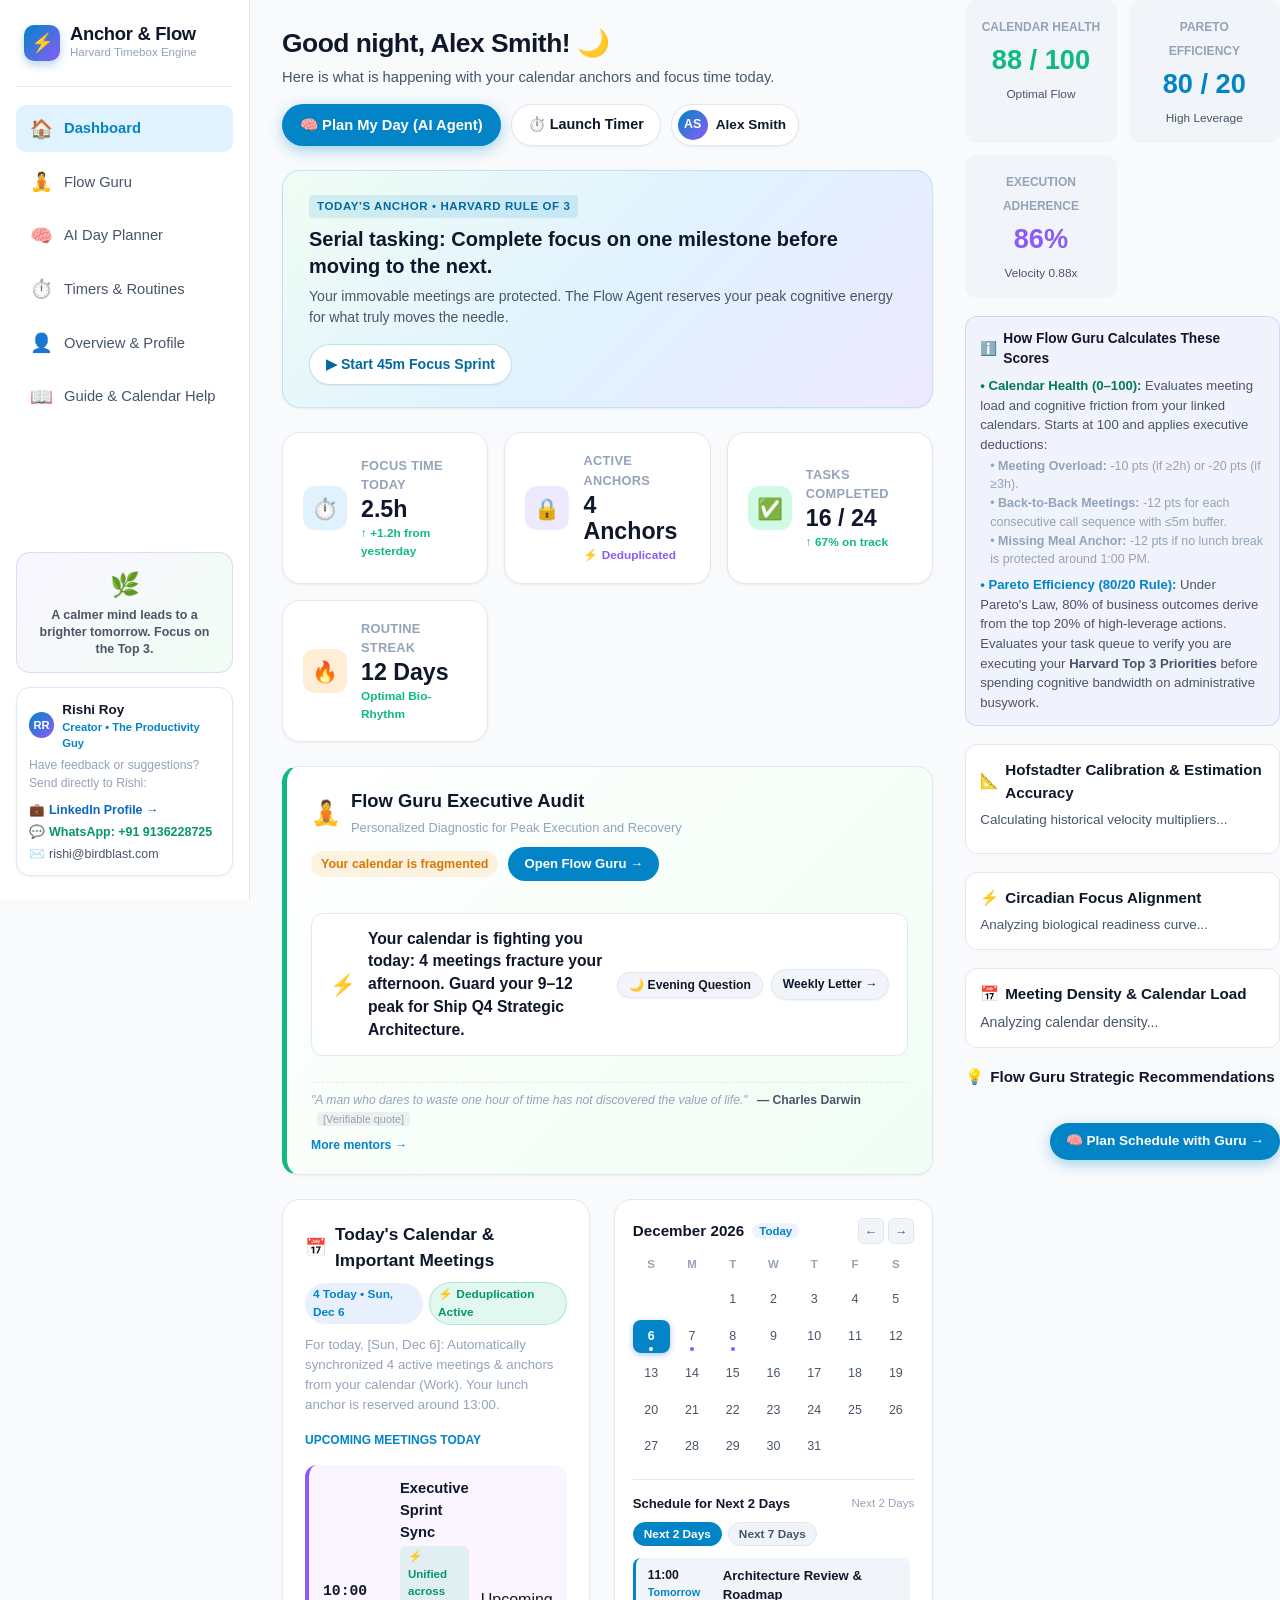
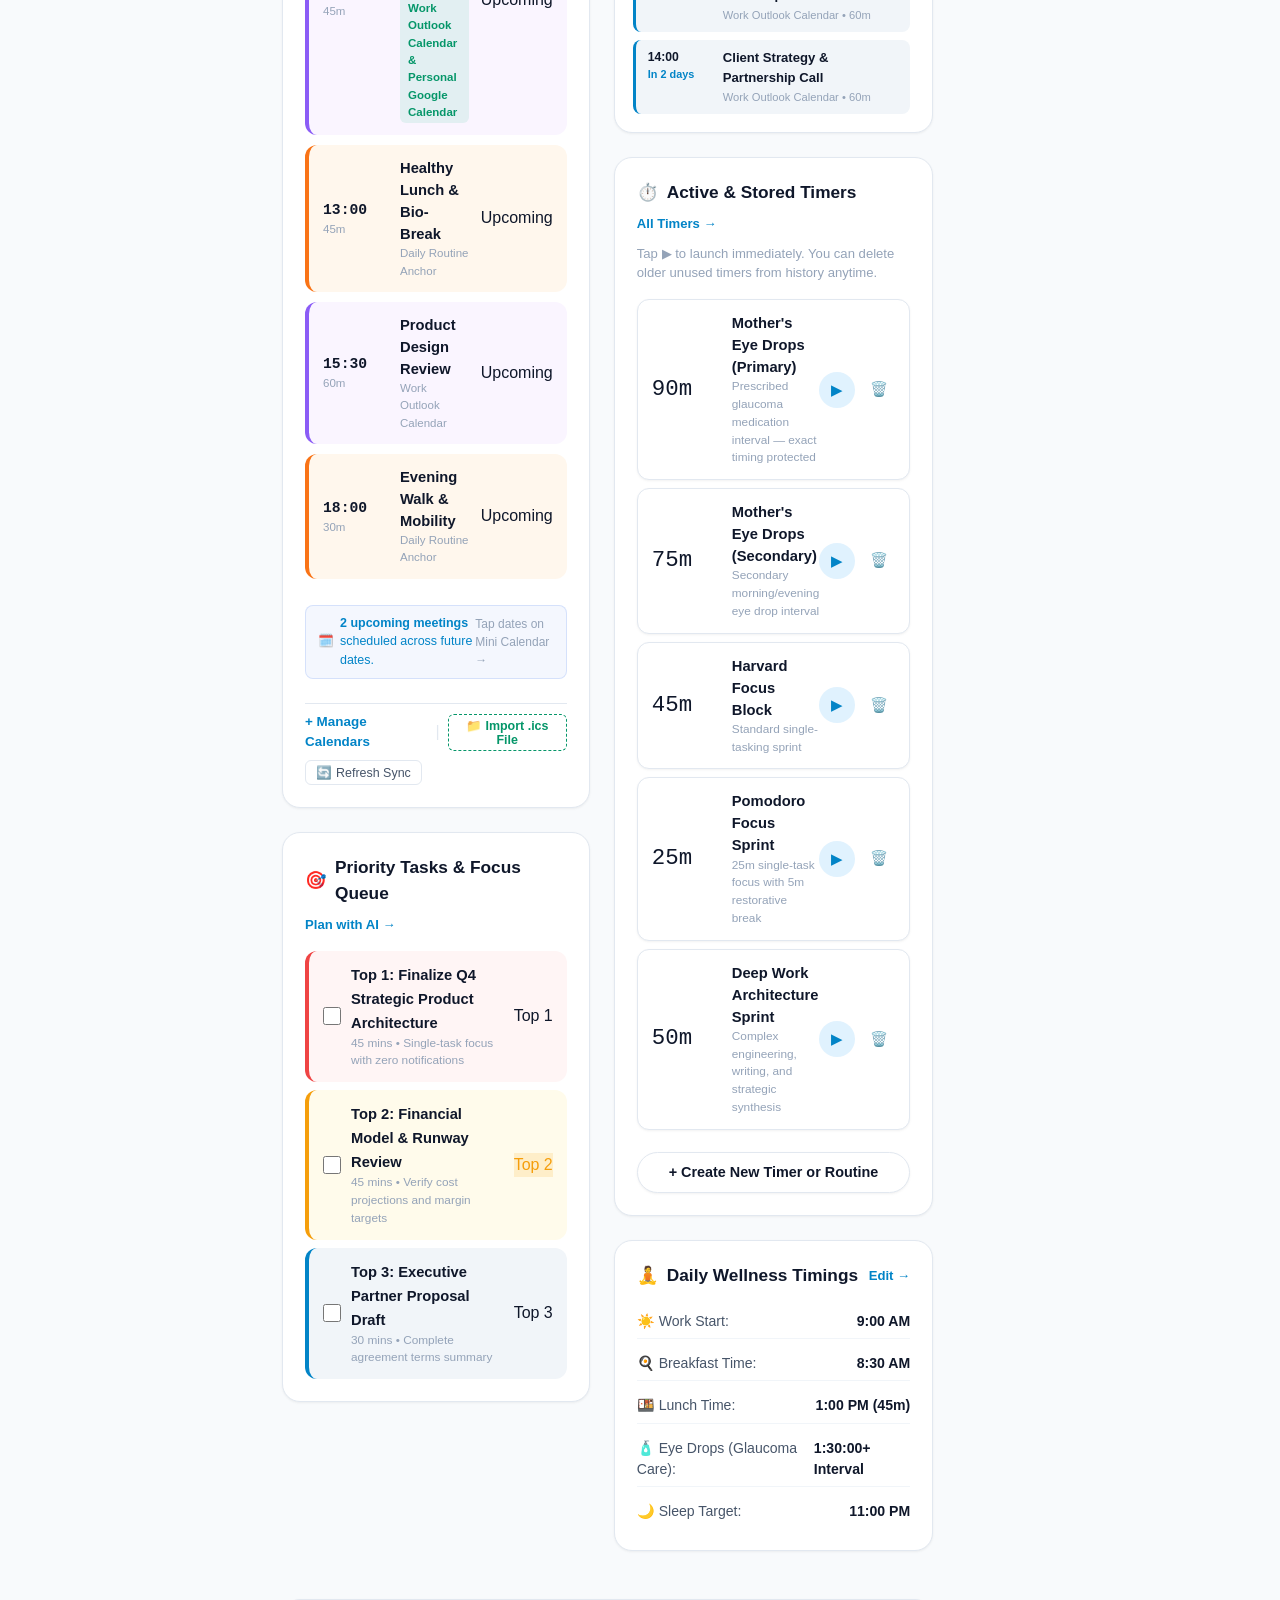
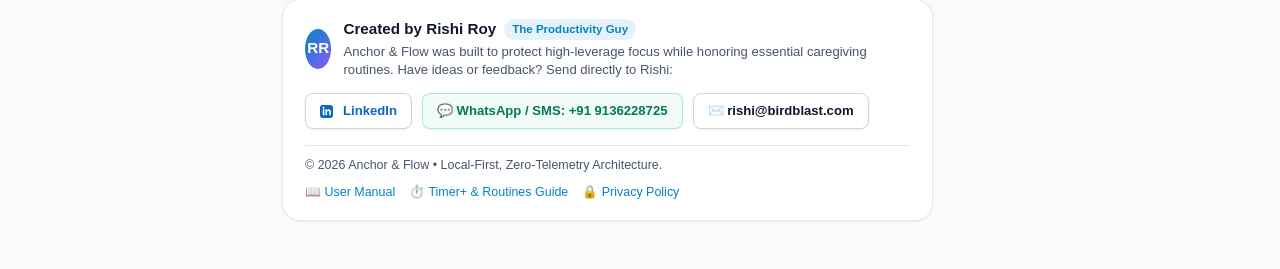
==== commit 9451324a: "Uniform design adopted" ====
--- a/index.html
+++ b/index.html
@@ -527,6 +527,7 @@
       renderDashboardTimers();
       renderMiniCalendar();
       renderUpcomingSchedulePanel();
+      runFlowGuruDiagnostics();
     }
 
     function formatClockDisplay(timeStr) {
@@ -565,7 +566,8 @@
       renderMiniCalendar();
     };
 
-    window.setUpcomingFilter = function(filter) {
+    function setUpcomingFilter(filter) {
+    window.setUpcomingFilter = setUpcomingFilter;
       upcomingHorizonFilter = filter;
       document.querySelectorAll('.upcoming-filter-pill').forEach(p => p.classList.remove('active'));
       const activePill = document.getElementById(
@@ -1705,26 +1707,25 @@
       });
     }
 
-    document.addEventListener('DOMContentLoaded', () => {
-      initDashboard();
-      runFlowGuruDiagnostics();
-
-      
-    // 90s Interstitial Reset Functions
-    window.openDashboardInterstitialModal = function() {
+
+    // 90s Interstitial Reset Functions (Global Scope)
+    function openDashboardInterstitialModal() {
       const m = document.getElementById('interstitialResetModal');
       if (m) m.classList.add('open');
-    };
-
-    window.completeDashboardInterstitialReset = function() {
+    }
+    window.openDashboardInterstitialModal = openDashboardInterstitialModal;
+
+    function completeDashboardInterstitialReset() {
       const m = document.getElementById('interstitialResetModal');
       if (m) m.classList.remove('open');
-      showAppToast('🧘 Attention residue dissolved. Ready for peak execution!');
-    };
-
-    // Evening Zeigarnik Shutdown Ritual
-    
-    window.openDashboardEveningShutdownModal = function() {
+      if (typeof showAppToast === 'function') {
+        showAppToast('🧘 Attention residue dissolved. Ready for peak execution!');
+      }
+    }
+    window.completeDashboardInterstitialReset = completeDashboardInterstitialReset;
+
+    // Evening Shutdown Ritual (Global Scope)
+    function openDashboardEveningShutdownModal() {
       const m = document.getElementById('zeigarnikShutdownModal');
       if (m) {
         m.classList.add('open');
@@ -1734,9 +1735,65 @@
           input.focus();
         }
       }
+    }
+    window.openDashboardEveningShutdownModal = openDashboardEveningShutdownModal;
+
+    function submitDashboardEveningOneThing() {
+      const input = document.getElementById('dashboardEveningOneThingInput');
+      if (input && input.value.trim()) {
+        if (typeof saveTomorrowTop1 === 'function') {
+          saveTomorrowTop1(input.value.trim());
+        } else {
+          localStorage.setItem('anchor_flow_tomorrow_top1', input.value.trim());
+        }
+      }
+      const m = document.getElementById('zeigarnikShutdownModal');
+      if (m) m.classList.remove('open');
+      if (typeof showAppToast === 'function') {
+        showAppToast('🌙 Locked in as tomorrow\'s Top 1 victory. Sleep well!');
+      }
+    }
+    window.submitDashboardEveningOneThing = submitDashboardEveningOneThing;
+
+    function openEveningShutdownModal() {
+      openDashboardEveningShutdownModal();
+    }
+    window.openEveningShutdownModal = openEveningShutdownModal;
+
+    document.addEventListener('DOMContentLoaded', () => {
+      initDashboard();
+      runFlowGuruDiagnostics();
+
+      
+    // 90s Interstitial Reset Functions
+    window.openDashboardInterstitialModal = function() {
+      const m = document.getElementById('interstitialResetModal');
+      if (m) m.classList.add('open');
     };
 
-    window.submitDashboardEveningOneThing = function() {
+    window.completeDashboardInterstitialReset = function() {
+      const m = document.getElementById('interstitialResetModal');
+      if (m) m.classList.remove('open');
+      showAppToast('🧘 Attention residue dissolved. Ready for peak execution!');
+    };
+
+    // Evening Zeigarnik Shutdown Ritual
+    
+    function openDashboardEveningShutdownModal() {
+    window.openDashboardEveningShutdownModal = openDashboardEveningShutdownModal;
+      const m = document.getElementById('zeigarnikShutdownModal');
+      if (m) {
+        m.classList.add('open');
+        const input = document.getElementById('dashboardEveningOneThingInput');
+        if (input) {
+          input.value = localStorage.getItem('anchor_flow_tomorrow_top1') || '';
+          input.focus();
+        }
+      }
+    };
+
+    function submitDashboardEveningOneThing() {
+    window.submitDashboardEveningOneThing = submitDashboardEveningOneThing;
       const input = document.getElementById('dashboardEveningOneThingInput');
       if (input && input.value.trim()) {
         if (typeof saveTomorrowTop1 === 'function') {
@@ -1824,21 +1881,7 @@
     });
   </script>
 
-  <!-- ========================================================= -->
-  <!-- FLOW GURU FULL AUDIT MODAL                                -->
-  <!-- ========================================================= -->
-  <div class="side-drawer-backdrop" id="guruAuditModal" onclick="if(event.target.id==='guruAuditModal')this.classList.remove('open')" style="justify-content: center; align-items: center;">
-    <div class="dashboard-card" style="width: 100%; max-width: 580px; max-height: 90vh; overflow-y: auto; box-shadow: var(--shadow-lg); border-radius: 20px; padding: 26px; animation: modalPop 0.2s ease;">
-      <div class="card-header-row" style="margin-bottom: 16px; padding-bottom: 12px; border-bottom: 1px solid var(--border);">
-        <div style="display: flex; align-items: center; gap: 10px;">
-          <span style="font-size: 1.8rem;">🧘</span>
-          <div>
-            <h3 style="margin: 0; font-size: 1.2rem; color: var(--text-primary);">Flow Guru Executive Audit</h3>
-            <span style="font-size: 0.78rem; color: var(--text-muted);">Personalized diagnostic for peak execution and recovery</span>
-          </div>
-        </div>
-        
-      </div>
+  
 
       <div style="display: flex; flex-direction: column; gap: 18px;">
         <!-- Scores Summary: 3 Core Executive Diagnostics -->
@@ -1943,7 +1986,6 @@
             <span style="font-size: 0.76rem; color: var(--text-muted);">Dr. Sophie Leroy (2009): Dissolve attention residue before starting next focus block</span>
           </div>
         </div>
-        <button onclick="document.getElementById('interstitialResetModal').classList.remove('open')" style="width: 32px; height: 32px; border-radius: 50%; background: var(--bg-card-subtle); border: 1px solid var(--border); cursor: pointer; font-size: 1.1rem; display: flex; align-items: center; justify-content: center;">&times;</button>
       </div>
 
       <div style="display: flex; flex-direction: column; gap: 14px;">
@@ -1971,6 +2013,9 @@
         </div>
 
         <div style="display: flex; justify-content: flex-end; gap: 10px; margin-top: 6px;">
+          <button type="button" class="btn-secondary-launch" onclick="document.getElementById('interstitialResetModal').classList.remove('open')">
+            Cancel
+          </button>
           <button type="button" class="btn-primary-launch" onclick="completeDashboardInterstitialReset()" style="background: var(--accent-green); padding: 8px 18px; font-size: 0.85rem;">
             ✓ Reset Mind &amp; Start Focus Block
           </button>
--- a/css/style.css
+++ b/css/style.css
@@ -180,7 +180,7 @@
 }
 
 /* Main Content Area */
-.main-viewport {
+.main-viewport, .app-main {
   flex: 1;
   display: flex;
   flex-direction: column;
@@ -205,13 +205,13 @@
     gap: 4px;
   }
   .sidebar-motivation-card { display: none; }
-  .main-viewport { padding: 16px; }
+  .main-viewport, .app-main { padding: 16px; }
 }
 
 /* ========================================================= */
 /* DASHBOARD TOP HEADER                                      */
 /* ========================================================= */
-.dashboard-top-header {
+.dashboard-top-header, .app-header {
   display: flex;
   align-items: center;
   justify-content: space-between;
@@ -220,7 +220,7 @@
   margin-bottom: 24px;
 }
 
-.greeting-block h1 {
+.greeting-block h1, .page-title {
   font-size: 1.65rem;
   font-weight: 700;
   letter-spacing: -0.5px;
@@ -228,11 +228,14 @@
   display: flex;
   align-items: center;
   gap: 8px;
-}
-
-.greeting-block p {
+  margin: 0;
+}
+
+.greeting-block p, .page-subtitle {
   font-size: 0.92rem;
   color: var(--text-secondary);
+  margin-top: 2px;
+  margin-bottom: 0;
   margin-top: 2px;
 }
 
@@ -1232,3 +1235,26 @@
 .btn-add-table-task:hover {
   background: rgba(2, 132, 199, 0.08);
 }
+/* ========================================================= */
+/* MODALS & OVERLAYS (STRICTLY FIXED OVERLAY, HIDDEN BY DEFAULT) */
+/* ========================================================= */
+.side-drawer-backdrop {
+  position: fixed !important;
+  inset: 0 !important;
+  top: 0 !important;
+  left: 0 !important;
+  width: 100vw !important;
+  height: 100vh !important;
+  background: rgba(15, 23, 42, 0.65) !important;
+  backdrop-filter: blur(5px) !important;
+  display: none !important;
+  align-items: center !important;
+  justify-content: center !important;
+  z-index: 99999 !important;
+  padding: 20px !important;
+  overflow-y: auto !important;
+}
+
+.side-drawer-backdrop.open {
+  display: flex !important;
+}
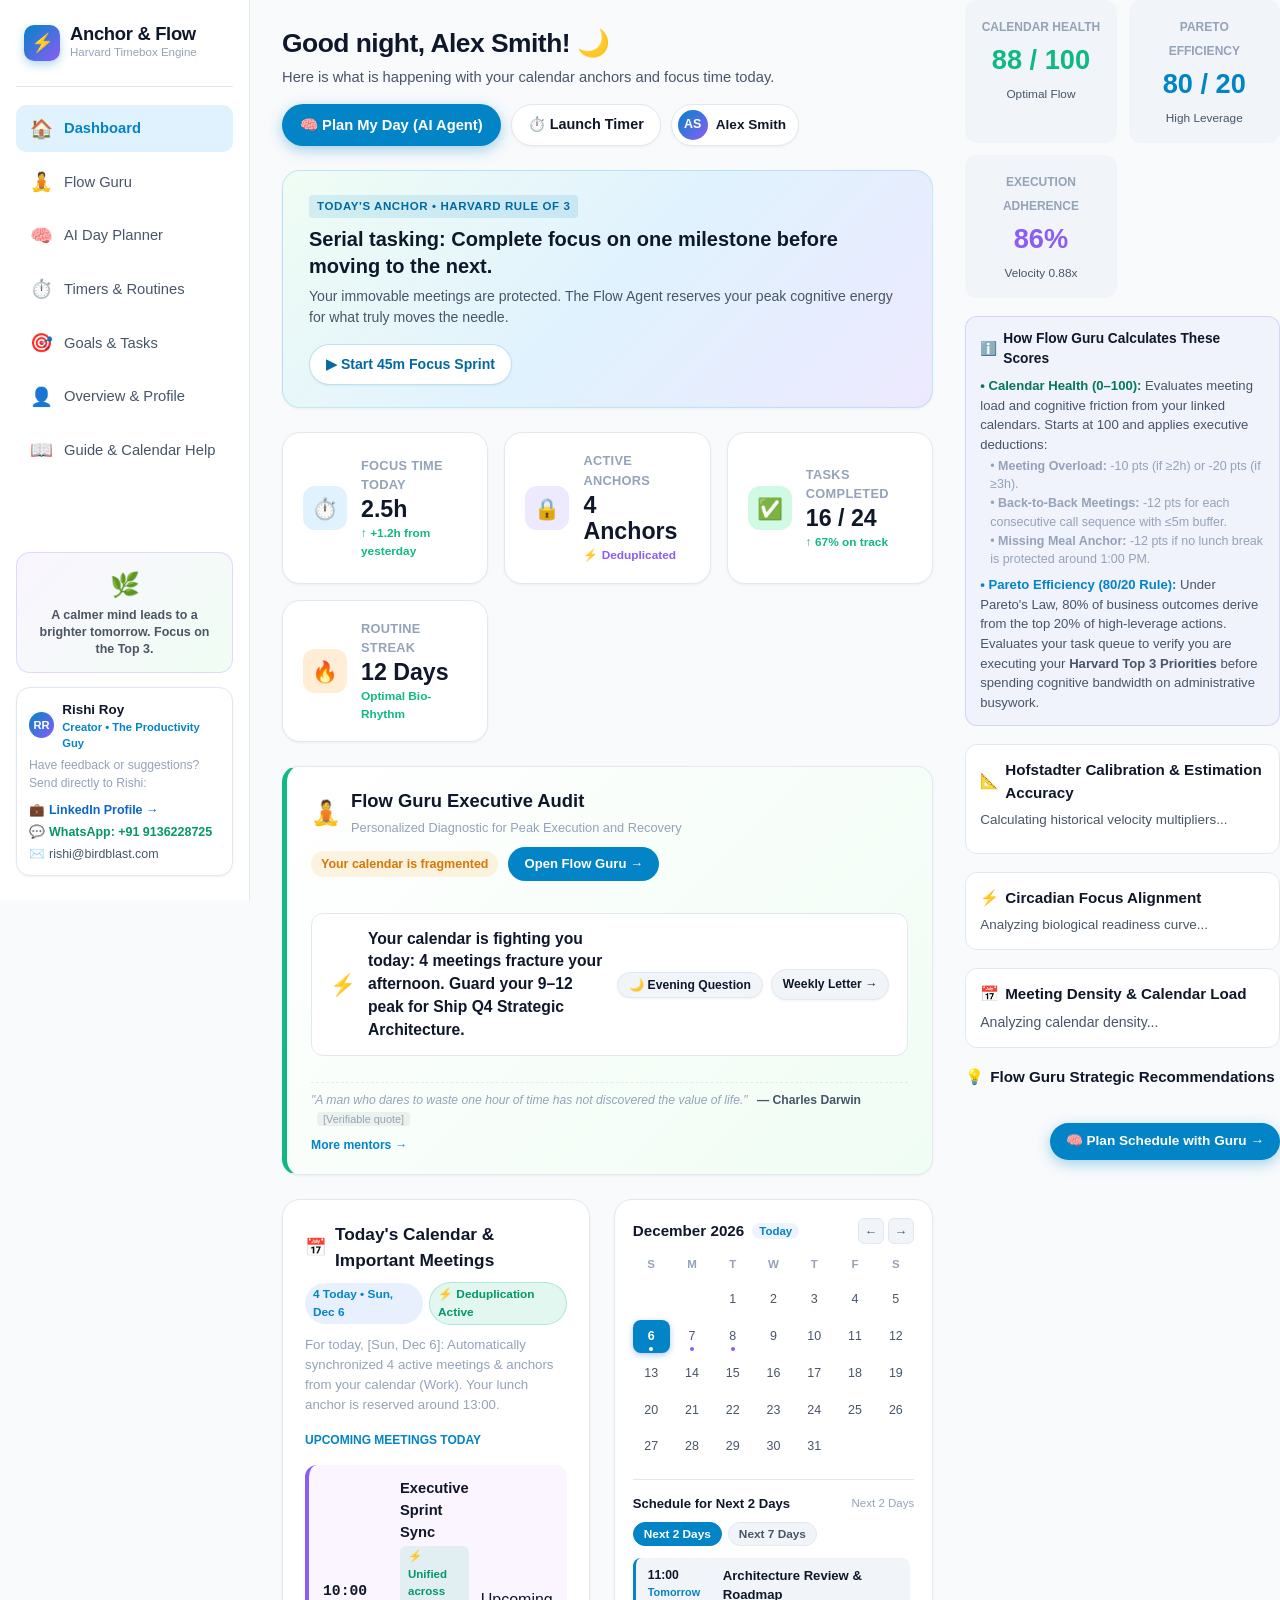
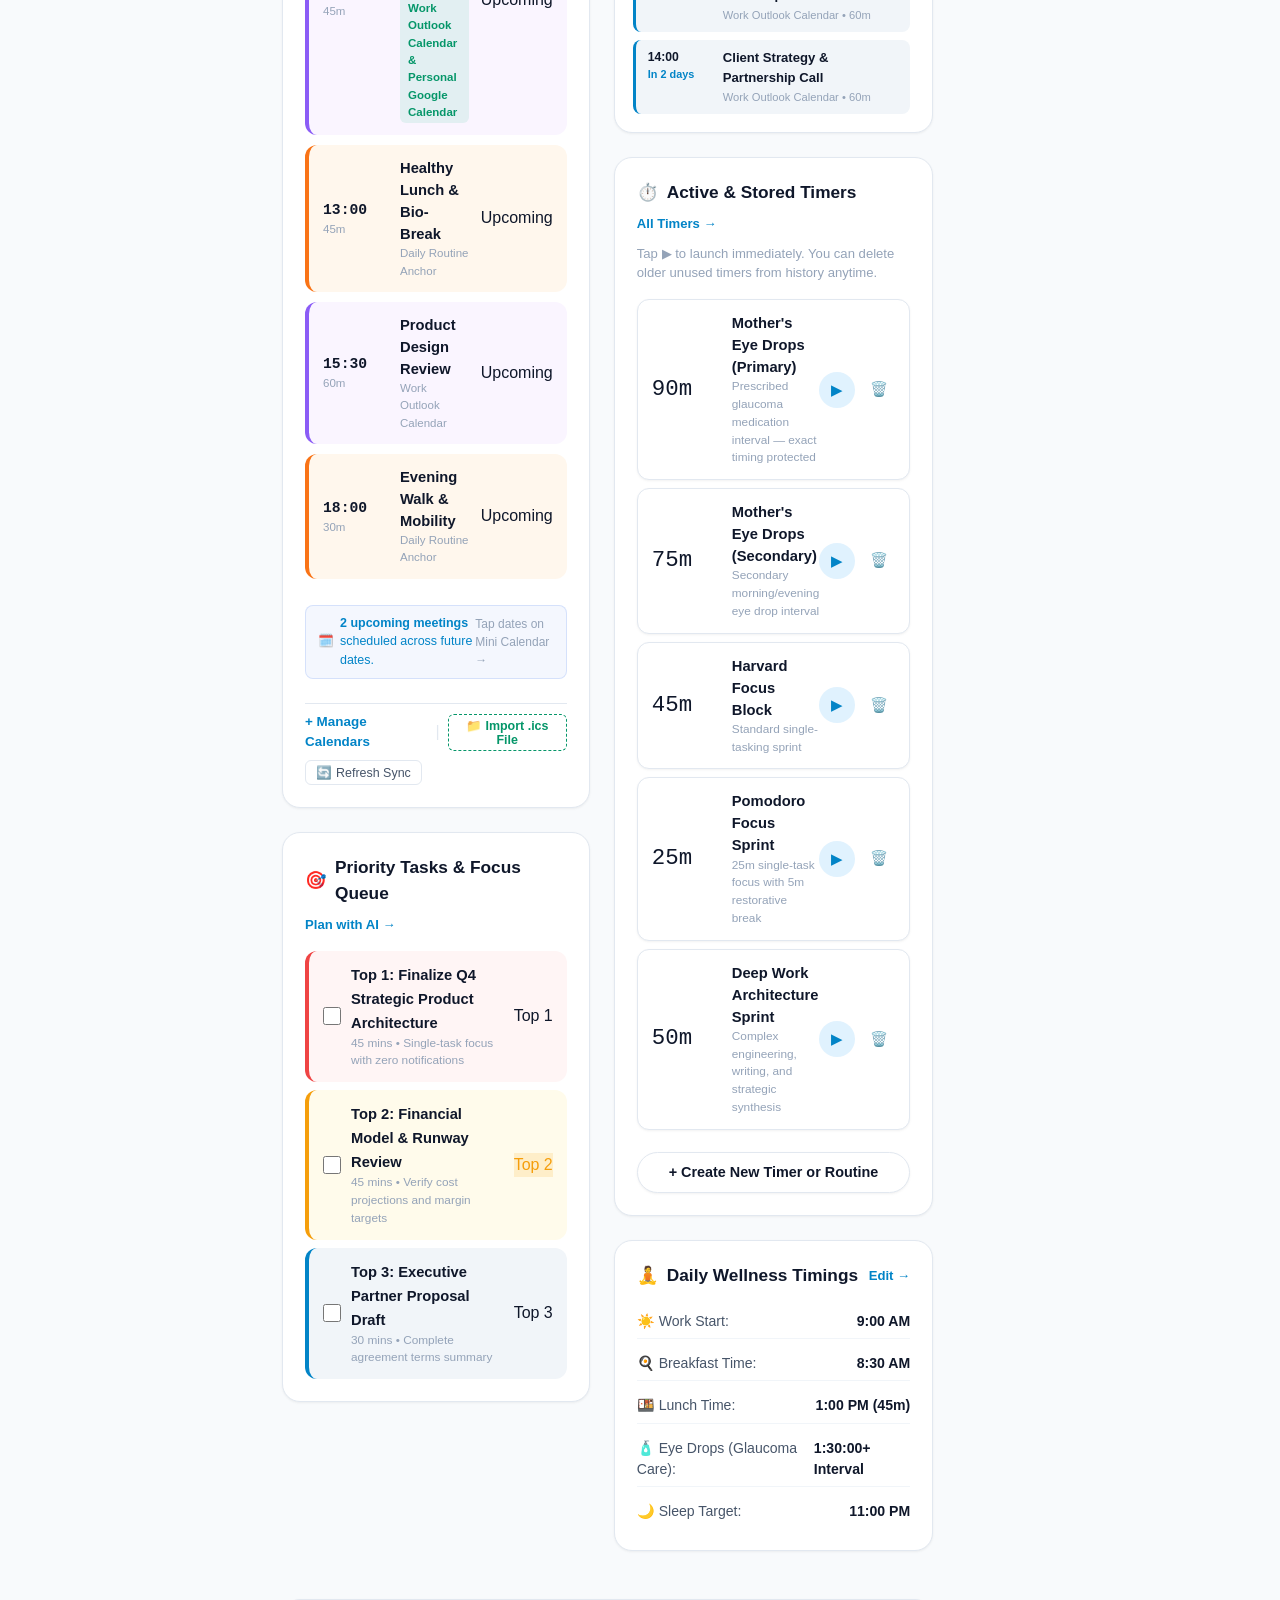
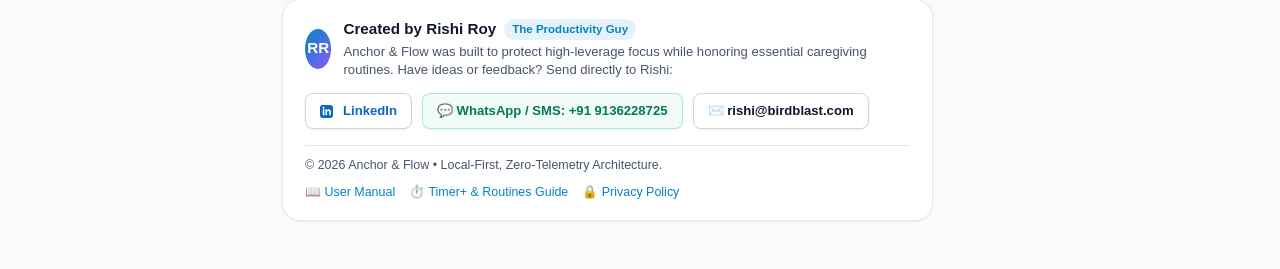
==== commit 2f4d3fb4: "Add files via upload . Strategic Bottlenecks Across the Entire Hierarchy A dedicated Bottleneck fie" ====
--- a/index.html
+++ b/index.html
@@ -1,13 +1,16 @@
 <!DOCTYPE html>
 <html lang="en">
 <head>
+  <meta http-equiv="Cache-Control" content="no-cache, no-store, must-revalidate" />
+  <meta http-equiv="Pragma" content="no-cache" />
+  <meta http-equiv="Expires" content="0" />
   <meta charset="utf-8" />
   <meta name="viewport" content="width=device-width, initial-scale=1.0, viewport-fit=cover" />
   <meta name="theme-color" content="#f8fafc" />
   <title>Dashboard — Anchor &amp; Flow Executive System</title>
   <meta name="description" content="Executive productivity and wellness dashboard with multi-calendar deduplication, Harvard Timeblocking, and custom timer rhythms." />
   <link rel="icon" href="data:image/svg+xml,<svg xmlns=%22http://www.w3.org/2000/svg%22 viewBox=%220 0 100 100%22><text y=%22.9em%22 font-size=%2290%22>⚡</text></svg>" />
-  <link rel="stylesheet" href="css/style.css" />
+  <link rel="stylesheet" href="css/style.css?v=20261006a" />
 </head>
 <body>
   <div class="app-container">
@@ -48,6 +51,12 @@
           </a>
         </li>
         <li class="sidebar-nav-item">
+          <a href="tasks.html">
+            <span class="sidebar-nav-icon">🎯</span>
+            <span>Goals &amp; Tasks</span>
+          </a>
+        </li>
+        <li class="sidebar-nav-item">
           <a href="profile.html">
             <span class="sidebar-nav-icon">👤</span>
             <span>Overview &amp; Profile</span>
@@ -483,9 +492,9 @@
   </div>
 
   <!-- SCRIPTS -->
-  <script src="js/calendar-sync.js"></script>
-  <script src="js/ai-engine.js"></script>
-  <script src="js/flow-guru.js"></script>
+  <script src="js/calendar-sync.js?v=20261006a"></script>
+  <script src="js/ai-engine.js?v=20261006a"></script>
+  <script src="js/flow-guru.js?v=20261006a"></script>
   <script>
     // Universal HTML Sanitizer Helper
     function escapeHtml(str) {
